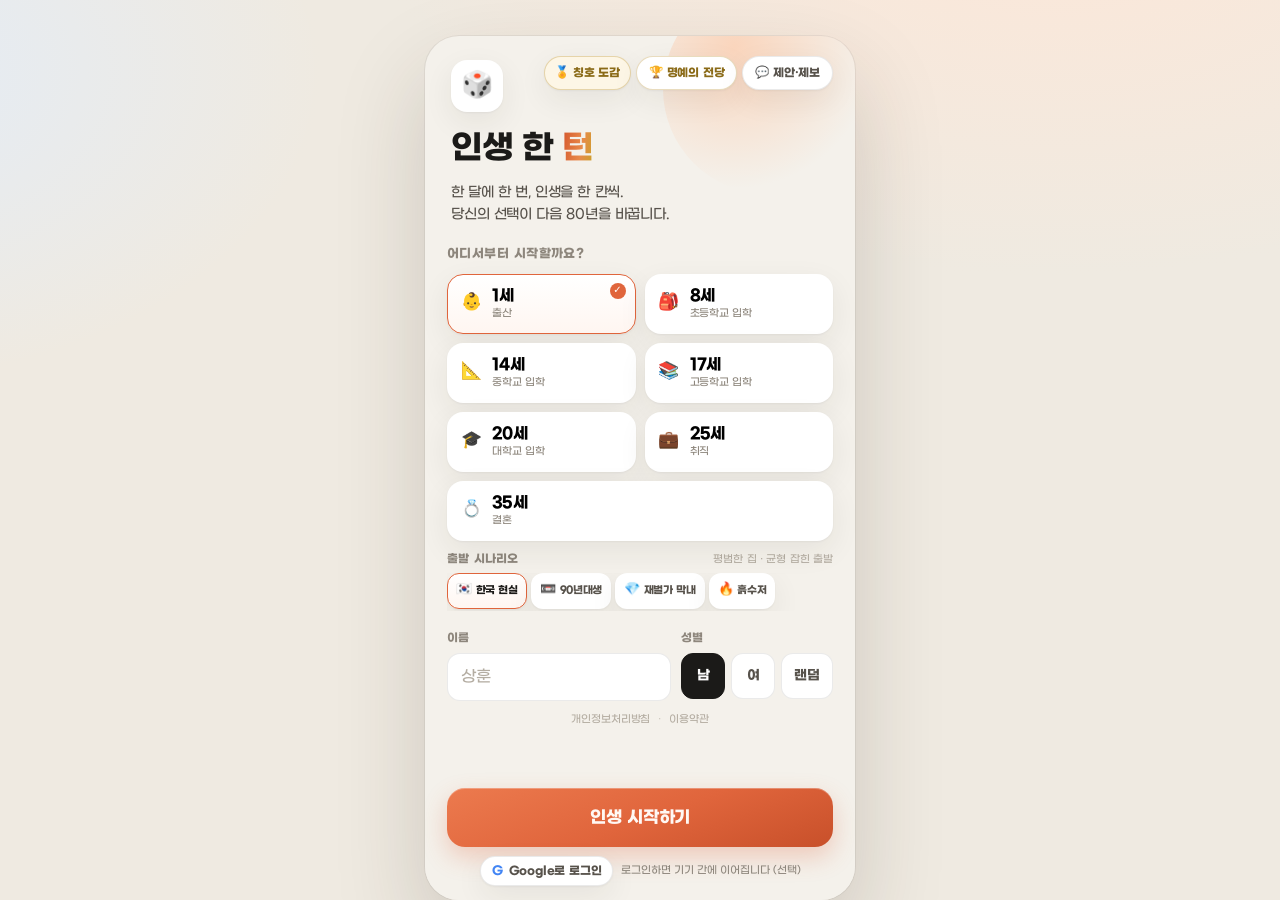
==== index.html @ 397f0cdf "feat: 📊 어드민 /admin.html — 접속자 통계(오늘·전체·14/30일 추이) - supabase/app_visits.sql: 공용 DB(릴스핀과 같은 프로젝트) app" ====
<!doctype html>
<html lang="ko">
<head>
<meta charset="utf-8" />
<meta name="viewport" content="width=device-width, initial-scale=1, viewport-fit=cover, maximum-scale=1, user-scalable=no" />
<meta name="theme-color" content="#F4F1EB" />
<meta name="apple-mobile-web-app-capable" content="yes" />
<meta name="apple-mobile-web-app-status-bar-style" content="default" />
<meta name="apple-mobile-web-app-title" content="인생 한 턴" />
<meta name="description" content="한 달 버튼 한 번, 한 살 한 살. 선택이 쌓여 인생이 되는 턴제 시뮬레이션 「인생 한 턴」." />
<!-- VibeAiClub 소유 인증(방법 1) — /.well-known/vibeaiclub-verify.txt 와 같은 코드를 쓴다 -->
<meta name="vibeaiclub-verify" content="vac-ZkTI-AJpfPj2fSEqTYUzmIZD" />
<title>인생 한 턴</title>
<!-- Gmarket Sans — 첫 화면부터 본문(Medium)·제목(Bold)을 같이 받아 둔다. 없으면 시스템 글꼴로 먼저 그리고, 도착하면 바꾼다(swap). -->
<link rel="preload" href="assets/fonts/GmarketSans-Medium.woff2" as="font" type="font/woff2" crossorigin />
<link rel="preload" href="assets/fonts/GmarketSans-Bold.woff2" as="font" type="font/woff2" crossorigin />
<link rel="stylesheet" href="assets/styles.css" />
<link rel="icon" href="assets/favicon.svg" type="image/svg+xml" />
<link rel="apple-touch-icon" href="assets/favicon.svg" />
</head>
<body>
<div id="app">

  <!-- ───────────── 시작 화면 ───────────── -->
  <section id="screen-start" class="screen active">
    <div class="start-scroll">
      <header class="brand">
        <div class="brand-top">
          <button type="button" class="brand-hall brand-title" id="titleBtnStart">🏅 칭호 도감</button>
          <button type="button" class="brand-hall" id="hallBtnStart">🏆 명예의 전당</button>
          <button type="button" class="brand-fb" id="fbBtnStart">💬 제안·제보</button>
        </div>
        <div class="brand-mark" aria-hidden="true">🎲</div>
        <h1>인생 한 <em>턴</em></h1>
        <p class="brand-sub">
          한 달에 한 번, 인생을 한 칸씩.<br />
          당신의 선택이 다음 80년을 바꿉니다.
        </p>
      </header>

      <button class="resume-card" id="resumeCard" hidden>
        <div class="resume-left">
          <span class="resume-label">저장된 인생이 있어요</span>
          <strong id="resumeName">—</strong>
          <span class="resume-meta" id="resumeMeta">—</span>
        </div>
        <span class="resume-cta">이어하기 →</span>
      </button>

      <div class="start-form">
        <h2 class="section-label">어디서부터 시작할까요?</h2>
        <div class="age-grid" id="ageGrid"></div>

        <!-- 출발 시나리오 — 한 줄 가로 스크롤이라 시작 화면이 밀리지 않는다 -->
        <div class="scenario-block">
          <div class="scenario-head">
            <span class="scenario-label">출발 시나리오</span>
            <span class="scenario-hint" id="scenarioHint">평범한 집에서 태어납니다</span>
          </div>
          <div class="scenario-row" id="scenarioRow" role="group" aria-label="출발 시나리오 선택"></div>
        </div>

        <!-- 가문 이어받기 — 명예의 전당에 내 기록이 있을 때만 보인다 -->
        <button type="button" class="legacy-row" id="legacyRow" hidden>
          <span class="lg-emoji" aria-hidden="true">🧬</span>
          <span class="lg-body">
            <b id="legacyName">새 인물로 시작</b>
            <span id="legacySub">이전 회차의 재산·재능을 물려받아 시작할 수 있어요</span>
          </span>
          <span class="lg-go">선택 →</span>
        </button>

        <div class="name-row">
          <label class="field">
            <span class="field-label">이름</span>
            <input id="nameInput" type="text" maxlength="8" placeholder="상훈" autocomplete="off" />
          </label>
          <div class="field gender-field">
            <span class="field-label">성별</span>
            <div class="chips" id="genderChips" role="group" aria-label="성별 선택">
              <button type="button" class="chip active" data-g="남">남</button>
              <button type="button" class="chip" data-g="여">여</button>
              <button type="button" class="chip" data-g="랜덤">랜덤</button>
            </div>
          </div>
        </div>
      </div>

      <p class="legal-links">
        <a href="privacy.html">개인정보처리방침</a><span aria-hidden="true">·</span><a href="terms.html">이용약관</a>
      </p>
    </div>

    <div class="start-foot">
      <button class="btn primary big" id="startBtn">인생 시작하기</button>
      <!-- ☁️ 선택 기능 — 로그인 없이도 그대로 논다. 로그인하면 전당·칭호·진행이 기기 사이로 이어진다. -->
      <div class="sync-row" id="syncRow" role="status" aria-live="polite"></div>
    </div>
  </section>

  <!-- ───────────── 플레이 화면 ───────────── -->
  <section id="screen-play" class="screen">
    <header class="statusbar">
      <div class="sb-top">
        <div class="sb-who">
          <button type="button" class="snd-btn" id="sfxBtn" aria-label="효과음 끄기" aria-pressed="false" title="효과음">🔊</button>
          <span class="sb-name" id="whoName">—</span>
          <span class="sb-age"><span id="ageLabel">1세</span><span class="dot">·</span><span id="dayLabel">1개월차</span></span>
        </div>
        <div class="sb-actions">
          <button class="ghost-btn" id="hallBtnPlay">🏆 전당</button>
          <button class="ghost-btn" id="fbBtnPlay" aria-label="제안·제보">💬 제보</button>
          <button class="ghost-btn" id="summaryBtn" aria-label="인생 요약">요약</button>
          <button class="ghost-btn danger" id="resetBtn">새로 시작</button>
        </div>
      </div>
      <div class="stats" id="stats"></div>
    </header>

    <main class="stage" id="stage">
      <div class="stage-inner" id="stageInner"></div>
    </main>

    <!-- ── 보상형 광고 버튼 (프로토타입) ── -->
    <div class="paidbar" id="rewardBar" aria-label="보상형 광고">
      <button type="button" class="reward-btn" id="rewardUndo" data-reason="undo" disabled>
        <span class="rb-main"><span class="rb-emoji">⏪</span> 되돌리기</span>
        <span class="rb-sub">1턴 전으로</span>
      </button>
      <button type="button" class="reward-btn" id="rewardReroll" data-reason="reroll" disabled>
        <span class="rb-main"><span class="rb-emoji">🎲</span> 다시 뽑기</span>
        <span class="rb-sub">다른 사건으로</span>
      </button>
      <button type="button" class="reward-btn" id="rewardHeal" data-reason="heal" disabled>
        <span class="rb-main"><span class="rb-emoji">💊</span> 긴급 회복</span>
        <span class="rb-sub">+12 (3회 남음)</span>
      </button>
    </div>

    <!-- ── 얇은 광고 배너 자리 ──
         기본은 감춤(hidden). assets/config.js 의 SHOW_ADS_PROTOTYPE 를 켜면 나타난다. -->
    <div class="adzone" id="adZone" hidden>
      <span class="ad-tag">AD</span>
      <span class="ad-slot"><b>스폰서 배너 영역</b> · 320×50 프로토타입</span>
      <button type="button" class="ad-zone-close" id="adZoneClose" aria-label="배너 접기">✕</button>
    </div>

    <!-- ── 인생 진행도 — 하단 도크 바로 위 (스크롤 영역 밖에 붙박이) ── -->
    <div class="lifebar" id="lifeBar" aria-label="인생 진행도"></div>

    <footer class="bottombar">
      <button class="btn log" id="logBtn"><span class="log-emoji">📖</span> 인생 일지 <b id="logCount">0</b></button>
      <button class="btn primary advance" id="advanceBtn" disabled>다음 1개월 진행하기 →</button>
    </footer>

  </section>

  <!-- ───────────── 엔딩 화면 ───────────── -->
  <section id="screen-ending" class="screen">
    <div class="ending-scroll" id="endingScroll"></div>
  </section>

  <!-- ───────────── 졸업 결산 화면 ───────────── -->
  <section id="screen-grad" class="screen">
    <div class="grad-scroll" id="gradScroll"></div>
  </section>

  <!-- ───────────── 명예의 전당 ───────────── -->
  <section id="screen-hall" class="screen">
    <header class="hall-head">
      <button class="hall-back" id="hallBack" aria-label="뒤로 가기">←</button>
      <div class="hall-title-box">
        <h2>🏆 명예의 전당</h2>
        <p id="hallSub">—</p>
      </div>
      <!-- 📊 관리자 계정으로 로그인했을 때만 보인다 (app.js 가 이메일로 보여 줄지 정한다) -->
      <a class="hall-admin" id="adminLink" href="admin.html" title="접속자 통계" hidden>📊 어드민</a>
    </header>
    <div class="sync-row hall-sync" id="hallSyncRow" data-sync-hall="1" role="status" aria-live="polite"></div>
    <!-- 로그인했을 때만 보인다 — 계정 및 클라우드 기록 삭제(회원탈퇴) -->
    <div class="acct-row" id="acctRow" hidden>
      <button type="button" class="acct-del" id="acctDel">계정 및 클라우드 기록 삭제</button>
    </div>
    <div class="hall-views" id="hallViews" role="tablist" aria-label="전당 보기">
      <button type="button" class="hall-view active" data-view="mine" role="tab" aria-selected="true">내 전당</button>
      <button type="button" class="hall-view" data-view="global" role="tab" aria-selected="false">🏆 전체 랭킹</button>
    </div>
    <div class="hall-pane" id="hallMineView">
      <div class="hall-tabs" id="hallTabs"></div>
      <button type="button" class="hall-titles" id="hallTitles"></button>
      <div class="hall-body" id="hallBody"></div>
    </div>
    <div class="hall-pane" id="hallGlobalView" hidden>
      <div class="lg-head">
        <div class="lg-sorts" id="lgSorts" role="group" aria-label="정렬 기준">
          <button type="button" class="lg-sort active" data-sort="score" aria-pressed="true">총점 순</button>
          <button type="button" class="lg-sort" data-sort="assets" aria-pressed="false">자산 순</button>
        </div>
        <span class="lg-count" id="lgCount">—</span>
      </div>
      <div class="lg-me" id="lgMe">
        <div class="lg-me-top">
          <span class="lg-me-badge" id="lgMeBadge">내 최고</span>
          <b id="lgMyScore">—</b>
          <i id="lgMyPct">—</i>
        </div>
        <div class="lg-me-sub" id="lgMySub">전체 랭킹을 불러오는 중…</div>
        <div class="lg-me-tools" id="lgTools" hidden>
          <label class="lg-nick" for="lgNick">랭킹 이름
            <input id="lgNick" type="text" maxlength="12" placeholder="익명 플레이어" autocomplete="off" spellcheck="false" />
          </label>
          <button type="button" class="lg-nick-save" id="lgNickSave">저장</button>
        </div>
        <div class="lg-me-acts" id="lgActs" hidden>
          <button type="button" class="lg-upload" id="lgUpload">내 최고 기록 올리기</button>
        </div>
        <button type="button" class="lg-clear" id="lgClear" hidden>전체 랭킹에서 내 기록 지우기</button>
        <label class="lg-auto" id="lgAutoRow" hidden>
          <input type="checkbox" id="lgAuto" checked />
          <span>새 기록 자동 등록</span>
        </label>
        <p class="lg-private" id="lgPrivate">캐릭터 이름·점수·자산만 공개됩니다 · 이메일은 공개되지 않습니다</p>
      </div>
      <div class="hall-body lg-list" id="lgBody"></div>
    </div>
  </section>

  <!-- ───────────── 인생 일지 시트 ───────────── -->
  <div class="overlay" id="overlay" hidden></div>
  <div class="sheet" id="sheet" hidden aria-hidden="true">
    <div class="sheet-grab"><span></span></div>
    <div class="sheet-head">
      <div>
        <h3>인생 일지</h3>
        <p id="sheetSub">—</p>
      </div>
      <button class="sheet-close" id="sheetClose" aria-label="닫기">✕</button>
    </div>
    <div class="sheet-body" id="sheetBody"></div>
  </div>

  <div class="toast" id="toast" hidden></div>

  <!-- ───────────── 🧬 가문 이어받기 선택 ───────────── -->
  <div class="legacy-modal" id="legacyModal" hidden aria-hidden="true">
    <div class="lm-card" role="dialog" aria-modal="true" aria-labelledby="lmTitle">
      <header class="lm-head">
        <div>
          <h2 id="lmTitle">🧬 가문 이어받기</h2>
          <p class="lm-lead">명예의 전당에 남긴 인생 하나를 부모로 삼아 시작합니다</p>
        </div>
        <button type="button" class="lm-close" id="lmClose" aria-label="닫기">✕</button>
      </header>
      <div class="lm-list" id="lmList"></div>
      <p class="lm-note">순재산의 6%(최대 2,500만원)와 그 인생의 가장 높은 능력치 +3을 물려받습니다 · 빚은 물려받지 않습니다</p>
    </div>
  </div>

  <!-- ───────────── 📸 엔딩 결과 카드 미리보기 ───────────── -->
  <div class="share-modal" id="shareModal" hidden aria-hidden="true">
    <div class="sm-card" role="dialog" aria-modal="true" aria-labelledby="smTitle">
      <header class="sm-head">
        <div>
          <h2 id="smTitle">📸 결과 카드</h2>
          <p class="sm-sub" id="smSub">1080×1350 · PNG</p>
        </div>
        <button type="button" class="sm-close" id="smClose" aria-label="닫기">✕</button>
      </header>
      <div class="sm-preview"><img id="smImg" alt="인생 결과 카드 미리보기" /></div>
      <div class="sm-actions">
        <button type="button" class="btn primary" id="smSave">이미지 저장</button>
        <button type="button" class="btn outline" id="smShare">공유하기</button>
      </div>
      <p class="sm-note">저장한 이미지를 가족·친구에게 보내 보세요</p>
    </div>
  </div>

  <!-- ───────────── 💬 제안·제보 게시판 ───────────── -->
  <div class="fb-modal" id="fbModal" hidden aria-hidden="true">
    <header class="fb-top">
      <button type="button" class="fb-close" id="fbClose" aria-label="닫기">✕</button>
      <div class="fb-title-box">
        <h2>💬 제안·제보</h2>
        <p id="fbCaption">이런 상황·선택지가 있으면 좋겠다 싶은 걸 들려주세요</p>
      </div>
    </header>

    <div class="fb-tabs" role="tablist" aria-label="게시판 종류">
      <button type="button" class="fb-tab active" id="fbTabIdea" data-tab="idea" role="tab" aria-selected="true">💡 이벤트 제안</button>
      <button type="button" class="fb-tab" id="fbTabBug" data-tab="bug" role="tab" aria-selected="false">🐛 버그·오타 제보</button>
    </div>

    <div class="fb-toolbar">
      <div class="fb-sort" id="fbSort" role="group" aria-label="정렬">
        <button type="button" class="fb-sort-btn active" data-sort="new">최신순</button>
        <button type="button" class="fb-sort-btn" data-sort="like">공감순</button>
      </div>
      <button type="button" class="fb-write" id="fbWrite">✍️ 글쓰기</button>
    </div>

    <div class="fb-scroll">
      <div class="fb-list" id="fbList"></div>
      <p class="fb-note">올린 글은 누구나 볼 수 있어요. 이름·연락처 같은 개인정보는 적지 말아 주세요.</p>
    </div>

    <form class="fb-form" id="fbForm" hidden>
      <div class="fb-form-head">
        <h3 id="fbFormTitle">💡 이벤트 제안</h3>
        <button type="button" class="fb-form-close" id="fbFormClose" aria-label="작성 취소">✕</button>
      </div>
      <div class="fb-form-body">
        <div class="fb-field" id="fbAgeField">
          <span class="fb-label">나이대</span>
          <div class="fb-chips" id="fbAgeChips"></div>
        </div>
        <label class="fb-field">
          <span class="fb-label" id="fbHeadLabel">제목</span>
          <input id="fbHead" type="text" maxlength="40" autocomplete="off" placeholder="예: 첫 자취방 구하기" />
          <span class="fb-count" id="fbHeadCount">0/40</span>
        </label>
        <label class="fb-field">
          <span class="fb-label" id="fbBodyLabel">상황·선택지 아이디어</span>
          <textarea id="fbContent" rows="5" maxlength="600" placeholder="예: 22세, 원룸 계약 앞에서 보증금·월세·거리 중 무엇을 우선할지 고르는 이벤트"></textarea>
          <span class="fb-count" id="fbContentCount">0/600</span>
        </label>
        <label class="fb-field">
          <span class="fb-label">닉네임 <em>선택</em></span>
          <input id="fbAuthor" type="text" maxlength="12" autocomplete="off" placeholder="익명" />
        </label>
        <p class="fb-error" id="fbError" hidden></p>
      </div>
      <div class="fb-form-foot">
        <button type="button" class="btn fb-cancel" id="fbCancel">취소</button>
        <button type="submit" class="btn primary" id="fbSubmit">제안 보내기</button>
      </div>
    </form>

    <div class="fb-toast" id="fbToast" hidden></div>
  </div>

  <!-- ───────────── 보상형 광고 모달 (프로토타입) ───────────── -->
  <div class="ad-modal" id="adModal" hidden aria-hidden="true">
    <div class="ad-modal-card" role="dialog" aria-modal="true" aria-labelledby="adTitle">
      <div class="ad-proto-tag">REWARDED AD · PROTOTYPE</div>
      <div class="ad-icon" id="adIcon">📺</div>
      <h3 class="ad-title" id="adTitle">보상형 광고</h3>
      <p class="ad-desc" id="adDesc">—</p>
      <div class="ad-screen">
        <span class="ad-screen-tag">AD</span>
        <span class="ad-screen-count" id="adClock">3</span>
        <span class="ad-screen-note">프로토타입 광고 지면</span>
      </div>
      <div class="ad-track"><i id="adFill"></i></div>
      <p class="ad-status" id="adStatus">보상형 광고 시청 중…</p>
      <div class="ad-actions">
        <button type="button" class="btn ad-cancel-btn" id="adClose">닫기</button>
        <button type="button" class="btn primary" id="adClaim" disabled>보상 받기</button>
      </div>
      <p class="ad-fine">실제 SDK 연동 시 <code>showRewardedAd(reason, onReward)</code>의 시청 완료 콜백으로 교체됩니다</p>
    </div>
  </div>

  <!-- ───────────── 🗑️ 계정 및 클라우드 기록 삭제 (회원탈퇴 · 2단계 확인) ───────────── -->
  <div class="acct-modal" id="acctModal" hidden aria-hidden="true">
    <div class="am-card" role="dialog" aria-modal="true" aria-labelledby="amTitle">
      <header class="am-head">
        <h2 id="amTitle">🗑️ 계정 및 기록 삭제</h2>
        <button type="button" class="am-close" id="amClose" aria-label="닫기">✕</button>
      </header>

      <div class="am-body">
        <p class="am-lead">인생 한 턴에 저장된 <b>클라우드 기록과 계정 연결</b>을 지웁니다.</p>
        <ul class="am-list">
          <li>진행 중인 인생 · 명예의 전당 · 칭호 도감 (클라우드)</li>
          <li>🏆 전체 랭킹에 올린 내 기록</li>
          <li>이 기기에 저장된 기록 — 이어하기도 사라집니다</li>
        </ul>
        <p class="am-warn">지운 기록은 되돌릴 수 없습니다.</p>

        <div class="am-step2" id="amStep2" hidden>
          <p class="am-step2-lead">정말 지울까요? 아래에 <b>삭제</b>를 입력하면 진행됩니다.</p>
          <input id="amWord" type="text" autocomplete="off" autocapitalize="off" spellcheck="false" placeholder="삭제" aria-label="삭제라고 입력" />
        </div>
        <p class="am-error" id="amError" hidden></p>
        <p class="am-fine" id="amFine">같은 Google 계정으로 다시 로그인하면 새 기록으로 시작합니다.</p>
      </div>

      <div class="am-actions">
        <button type="button" class="btn am-cancel" id="amCancel">취소</button>
        <button type="button" class="btn am-next" id="amNext">계속</button>
        <button type="button" class="btn am-del" id="amConfirm" hidden disabled>모두 삭제</button>
      </div>
    </div>
  </div>
</div>

<!-- 앱 스위치(광고·Apple 로그인) — 가장 먼저 읽는다 -->
<script src="assets/config.js"></script>
<script src="assets/engine.js"></script>
<script src="assets/avatar.js"></script>
<!-- 이벤트 모듈 (생애주기별) — _def.js 가 먼저, zz-finalize.js 가 마지막 -->
<script src="assets/events/_def.js"></script>
<script src="assets/events/legacy-early.js"></script>
<script src="assets/events/legacy-mid.js"></script>
<script src="assets/events/legacy-late.js"></script>
<script src="assets/events/legacy-extra.js"></script>
<script src="assets/events/legacy-more1.js"></script>
<script src="assets/events/legacy-more2.js"></script>
<script src="assets/events/chain-roots.js"></script>
<script src="assets/events/chain-school.js"></script>
<script src="assets/events/chain-teen.js"></script>
<script src="assets/events/chain-campus.js"></script>
<script src="assets/events/chain-work.js"></script>
<script src="assets/events/chain-family.js"></script>
<script src="assets/events/chain-midlife.js"></script>
<script src="assets/events/chain-senior.js"></script>
<script src="assets/events/infant.js"></script>
<script src="assets/events/childhood.js"></script>
<script src="assets/events/teen.js"></script>
<script src="assets/events/campus.js"></script>
<script src="assets/events/career.js"></script>
<script src="assets/events/family.js"></script>
<script src="assets/events/family2.js"></script>
<script src="assets/events/midlife.js"></script>
<script src="assets/events/midlife2.js"></script>
<script src="assets/events/senior.js"></script>
<script src="assets/events/senior2.js"></script>
<script src="assets/events/extra.js"></script>
<!-- 미니 승부 · 재테크·가족 · 부메랑 -->
<script src="assets/events/mini-duel.js"></script>
<script src="assets/events/money.js"></script>
<script src="assets/events/boomerang.js"></script>
<!-- 🧬 이전 회차 인물 — 명예의 전당에 남은 내 인생의 사람이 다음 인생에 나타난다 -->
<script src="assets/events/cameo.js"></script>
<script src="assets/events/zz-finalize.js"></script>
<script src="assets/events/zz-ability.js"></script>
<script src="assets/refdist.js"></script>
<script src="assets/hall-seeds.js"></script>
<script src="assets/ads.js"></script>
<script src="assets/feedback.js"></script>
<script src="assets/titles.js"></script>
<script src="assets/minigames.js"></script>
<!-- 🔊 효과음(Web Audio 합성) · 📸 엔딩 결과 카드(canvas) -->
<script src="assets/sfx.js"></script>
<script src="assets/sharecard.js"></script>
<!-- ☁️ 구글 로그인 · 클라우드 동기화 (선택) — 로그인하지 않으면 아무것도 하지 않는다 -->
<script src="assets/sync.js"></script>
<!-- 📊 익명 접속자 기록 — 첫 화면을 열 때 한 번 (어드민 통계용 · 개인정보 없음) -->
<script src="assets/visits.js"></script>
<!-- 🏆 전체 유저 익명 랭킹 — 로그인한 기록을 올리고 모두의 기록을 본다 -->
<script src="assets/leaderboard.js"></script>
<script src="assets/app.js"></script>
</body>
</html>
---- assets/styles.css ----
/* ─────────────────────────────────────────────
   인생 한 턴 (Life Turn Sim) — mobile web prototype
   390×844 (iPhone) 우선, 데스크톱은 중앙 프레임
   ───────────────────────────────────────────── */

/* ── Gmarket Sans (self-host) ─────────────────────────────
   CDN 을 거치지 않고 앱 안에서 바로 받는다 — 아이폰 사파리·홈 화면 앱·지하철에서도
   늘 같은 글꼴로 뜬다. 파일은 `assets/fonts/` 에 함께 들어 있다(woff2 우선, woff 예비).
   굵기는 앱이 실제로 쓰는 값마다 하나씩 찍는다(브라우저가 합성 볼드로 흉내내지 않게).
     본문 300·400·500 → Medium / 제목·버튼 600·700·800·900 → Bold
   `font-display: swap` — 폰트가 늦게 와도 시스템 글꼴로 먼저 보여 주고, 오면 바꾼다. */
@font-face {
  font-family: "Gmarket Sans";
  font-style: normal;
  font-weight: 300;
  font-display: swap;
  src: url("fonts/GmarketSans-Medium.woff2") format("woff2"),
       url("fonts/GmarketSans-Medium.woff") format("woff");
}
@font-face {
  font-family: "Gmarket Sans";
  font-style: normal;
  font-weight: 400;
  font-display: swap;
  src: url("fonts/GmarketSans-Medium.woff2") format("woff2"),
       url("fonts/GmarketSans-Medium.woff") format("woff");
}
@font-face {
  font-family: "Gmarket Sans";
  font-style: normal;
  font-weight: 500;
  font-display: swap;
  src: url("fonts/GmarketSans-Medium.woff2") format("woff2"),
       url("fonts/GmarketSans-Medium.woff") format("woff");
}
@font-face {
  font-family: "Gmarket Sans";
  font-style: normal;
  font-weight: 600;
  font-display: swap;
  src: url("fonts/GmarketSans-Bold.woff2") format("woff2"),
       url("fonts/GmarketSans-Bold.woff") format("woff");
}
@font-face {
  font-family: "Gmarket Sans";
  font-style: normal;
  font-weight: 700;
  font-display: swap;
  src: url("fonts/GmarketSans-Bold.woff2") format("woff2"),
       url("fonts/GmarketSans-Bold.woff") format("woff");
}
@font-face {
  font-family: "Gmarket Sans";
  font-style: normal;
  font-weight: 800;
  font-display: swap;
  src: url("fonts/GmarketSans-Bold.woff2") format("woff2"),
       url("fonts/GmarketSans-Bold.woff") format("woff");
}
@font-face {
  font-family: "Gmarket Sans";
  font-style: normal;
  font-weight: 900;
  font-display: swap;
  src: url("fonts/GmarketSans-Bold.woff2") format("woff2"),
       url("fonts/GmarketSans-Bold.woff") format("woff");
}

:root {
  --bg: #f4f1eb;
  --bg-2: #efeae1;
  --card: #ffffff;
  --card-2: #fbf9f5;
  --ink: #1b1a18;
  --ink-2: #57524b;
  --ink-3: #8d867c;
  --ink-4: #b4ada2;
  --line: rgba(27, 26, 24, 0.09);
  --line-2: rgba(27, 26, 24, 0.06);
  --accent: #e0653c;
  --accent-ink: #b6431f;
  --accent-soft: rgba(224, 101, 60, 0.12);
  --up: #1f8a5b;
  --up-soft: rgba(31, 138, 91, 0.12);
  --down: #c2413a;
  --down-soft: rgba(194, 65, 58, 0.11);
  --radius: 22px;
  --radius-sm: 14px;
  --shadow: 0 10px 30px rgba(48, 40, 30, 0.07), 0 1px 2px rgba(48, 40, 30, 0.05);
  --shadow-lift: 0 18px 44px rgba(48, 40, 30, 0.13), 0 2px 6px rgba(48, 40, 30, 0.05);
  /* Gmarket Sans 뒤의 글꼴은 'Gmarket Sans 에 없는 글자'만 맡는다 — 이모지·기호 등.
     한글 11,172자·라틴·숫자·문장부호는 Gmarket Sans 가 직접 그린다.
     ⚠️ Gmarket Sans 에는 띄어쓰기(U+0020) 글자가 없다 → 그 자리는 **이모지 글꼴보다 앞의**
        일반 글꼴이 맡아야 한다. 'Noto Color Emoji' 를 앞에 두면 띄어쓰기가 1.2em 로 벌어져
        문장이 흩어져 보인다(실측 4px → 19px). 그래서 이모지 글꼴은 항상 맨 뒤에 둔다. */
  --font: "Gmarket Sans", -apple-system, BlinkMacSystemFont, "Apple SD Gothic Neo",
    "Malgun Gothic", "Noto Sans KR", system-ui, sans-serif,
    "Apple Color Emoji", "Segoe UI Emoji", "Noto Color Emoji";
  --safe-b: env(safe-area-inset-bottom, 0px);
  --safe-t: env(safe-area-inset-top, 0px);
}

* { box-sizing: border-box; -webkit-tap-highlight-color: transparent; }
[hidden] { display: none !important; }

html, body {
  margin: 0;
  padding: 0;
  height: 100%;
  overscroll-behavior: none;
}

body {
  font-family: var(--font);
  /* 숫자·이모지 정리
     · tabular-nums — Gmarket Sans 가 늦게 와서 시스템 글꼴로 먼저 그릴 때도 자릿수가 흔들리지 않게.
       (Gmarket Sans 자체는 자리폭이 거의 같은 숫자를 갖고 있어, 폰트가 오면 그대로 정렬된다.)
     · 이모지는 컬러 글꼴로 — 흑백 네모(□)나 이상한 자간이 생기지 않게. */
  font-variant-numeric: tabular-nums;
  font-kerning: normal;
  color: var(--ink);
  background:
    radial-gradient(1100px 620px at 82% -12%, #fde7d8 0%, rgba(253, 231, 216, 0) 62%),
    radial-gradient(820px 540px at -12% 8%, #e3ecf7 0%, rgba(227, 236, 247, 0) 58%),
    var(--bg);
  -webkit-font-smoothing: antialiased;
  text-rendering: optimizeLegibility;
}

#app {
  position: relative;
  width: 100%;
  max-width: 430px;
  height: 100vh;
  height: 100dvh;
  margin: 0 auto;
  overflow: hidden;
}

@media (min-width: 520px) {
  body { background-color: var(--bg-2); }
  #app {
    height: min(920px, 96dvh);
    top: 50%;
    transform: translateY(-50%);
    border-radius: 34px;
    box-shadow: 0 40px 90px rgba(48, 40, 30, 0.18), 0 0 0 1px rgba(27, 26, 24, 0.06);
    background: var(--bg);
  }
  body { display: flex; align-items: center; }
}

/* ── 화면 전환 ── */
.screen {
  position: absolute;
  inset: 0;
  display: none;
  flex-direction: column;
  min-height: 0;
}
.screen.active { display: flex; }

/* 한국어 줄바꿈을 어절 단위로 */
.card-title, .card-text, .result-text, .end-title, .end-summary,
.tl-title, .tl-result, .h-title, .h-text, .choice, .brand h1 { word-break: keep-all; overflow-wrap: break-word; }

/* ── 공통 버튼 ── */
.btn {
  font-family: inherit;
  font-size: 16px;
  font-weight: 700;
  letter-spacing: -0.2px;
  border: 0;
  border-radius: var(--radius-sm);
  padding: 15px 18px;
  cursor: pointer;
  transition: transform 0.12s ease, box-shadow 0.18s ease, background 0.18s ease, opacity 0.18s ease;
  display: inline-flex;
  align-items: center;
  justify-content: center;
  gap: 8px;
}
.btn:active:not(:disabled) { transform: scale(0.978); }

.btn.primary {
  color: #fff8f4;
  background: linear-gradient(160deg, #ec7a4e 0%, var(--accent) 52%, #c8502a 100%);
  box-shadow: 0 10px 24px rgba(224, 101, 60, 0.28), inset 0 1px 0 rgba(255, 255, 255, 0.28);
}
.btn.primary:disabled {
  background: #e6e0d6;
  color: #a8a199;
  box-shadow: none;
  cursor: default;
}
.btn.primary.big { padding: 18px 20px; font-size: 17px; border-radius: 18px; }

.ghost-btn {
  font-family: inherit;
  font-size: 11.5px;
  font-weight: 600;
  letter-spacing: -0.1px;
  color: var(--ink-2);
  background: rgba(255, 255, 255, 0.72);
  border: 1px solid var(--line);
  border-radius: 999px;
  padding: 7px 11px;
  cursor: pointer;
  white-space: nowrap;
}
.ghost-btn:active { background: #fff; }
.ghost-btn.danger { color: #a8552f; }

/* ═════════════ 시작 화면 ═════════════ */
.start-scroll {
  flex: 1;
  min-height: 0;
  overflow-y: auto;
  -webkit-overflow-scrolling: touch;
  padding: calc(18px + var(--safe-t)) 22px 14px;
}

.start-foot {
  flex: 0 0 auto;
  padding: 10px 22px calc(14px + var(--safe-b));
  background: linear-gradient(180deg, rgba(244, 241, 235, 0) 0%, rgba(244, 241, 235, 0.92) 30%);
}

.brand { padding: 6px 4px 14px; position: relative; }
.brand::before {
  content: "";
  position: absolute;
  top: -70px; right: -40px;
  width: 210px; height: 210px;
  border-radius: 50%;
  background: radial-gradient(circle at 34% 30%, rgba(255, 190, 150, 0.55), rgba(255, 190, 150, 0) 70%);
  pointer-events: none;
}
.brand-mark {
  font-size: 26px;
  width: 52px; height: 52px;
  display: grid; place-items: center;
  border-radius: 16px;
  background: #fff;
  box-shadow: var(--shadow);
  margin-bottom: 18px;
}
.brand h1 {
  margin: 0;
  font-size: 33px;
  line-height: 1.14;
  letter-spacing: -1.5px;
  font-weight: 800;
}
.brand h1 em {
  font-style: normal;
  background: linear-gradient(100deg, #d4552c, #e88a4a 60%, #c9a227);
  -webkit-background-clip: text;
  background-clip: text;
  color: transparent;
}
.brand-sub {
  margin: 14px 0 0;
  font-size: 14px;
  line-height: 1.62;
  color: var(--ink-2);
  letter-spacing: -0.2px;
}

/* 이어하기 */
.resume-card {
  width: 100%;
  display: flex;
  align-items: center;
  justify-content: space-between;
  gap: 12px;
  text-align: left;
  font-family: inherit;
  background: #fff;
  border: 1px solid var(--line);
  border-radius: 18px;
  padding: 14px 16px;
  margin-bottom: 22px;
  box-shadow: var(--shadow);
  cursor: pointer;
}
.resume-left { display: flex; flex-direction: column; gap: 3px; min-width: 0; }
.resume-label { font-size: 11px; font-weight: 700; color: var(--accent-ink); letter-spacing: 0.2px; }
.resume-left strong { font-size: 15.5px; letter-spacing: -0.3px; }
.resume-meta { font-size: 12px; color: var(--ink-3); }
.resume-cta { font-size: 13px; font-weight: 700; color: var(--accent-ink); white-space: nowrap; }

.section-label {
  margin: 4px 0 12px;
  font-size: 12.5px;
  font-weight: 700;
  color: var(--ink-3);
  letter-spacing: 0.4px;
  text-transform: uppercase;
}

/* 나이 카드 */
.age-grid {
  display: grid;
  grid-template-columns: 1fr 1fr;
  gap: 9px;
}
.age-card {
  position: relative;
  font-family: inherit;
  text-align: left;
  background: #fff;
  border: 1.5px solid transparent;
  border-radius: 16px;
  padding: 11px 12px;
  min-height: 60px;
  display: flex;
  align-items: center;
  gap: 10px;
  cursor: pointer;
  box-shadow: var(--shadow);
  transition: transform 0.14s ease, border-color 0.16s ease, background 0.16s ease;
  overflow: hidden;
}
.age-card:active { transform: scale(0.975); }
.age-card .ac-emoji { font-size: 17px; line-height: 1; flex: 0 0 auto; width: 22px; text-align: center; }
.age-card .ac-body { display: flex; flex-direction: column; gap: 1px; min-width: 0; }
.age-card .ac-age {
  display: block;
  font-size: 16px;
  font-weight: 800;
  letter-spacing: -0.6px;
  line-height: 1.15;
}
.age-card .ac-label {
  display: block;
  font-size: 10.5px;
  color: var(--ink-3);
  letter-spacing: -0.1px;
  white-space: nowrap;
  overflow: hidden;
  text-overflow: ellipsis;
}
.age-card[data-wide="1"] { grid-column: span 2; }
.age-card.selected {
  border-color: var(--accent);
  background: linear-gradient(180deg, #fff 0%, #fff6f1 100%);
}
.age-card.selected::after {
  content: "✓";
  position: absolute;
  top: 8px; right: 9px;
  font-size: 10px;
  font-weight: 800;
  color: #fff;
  background: var(--accent);
  width: 16px; height: 16px;
  border-radius: 50%;
  display: grid; place-items: center;
}

/* 이름 · 성별 */
.name-row { display: flex; gap: 10px; margin-top: 20px; }
.field { display: flex; flex-direction: column; gap: 7px; flex: 1; min-width: 0; }
.field-label { font-size: 11.5px; font-weight: 700; color: var(--ink-3); letter-spacing: 0.2px; }
.field input {
  font-family: inherit;
  font-size: 16px;
  letter-spacing: -0.2px;
  color: var(--ink);
  background: #fff;
  border: 1px solid var(--line);
  border-radius: 13px;
  padding: 13px 13px;
  outline: none;
  width: 100%;
  transition: border-color 0.16s ease, box-shadow 0.16s ease;
}
.field input::placeholder { color: var(--ink-4); }
.field input:focus { border-color: rgba(224, 101, 60, 0.55); box-shadow: 0 0 0 3px var(--accent-soft); }
.gender-field { flex: 0 0 auto; }
.chips { display: flex; gap: 6px; }
.chip {
  font-family: inherit;
  font-size: 13.5px;
  font-weight: 600;
  color: var(--ink-2);
  background: #fff;
  border: 1px solid var(--line);
  border-radius: 12px;
  padding: 13px 12px;
  min-width: 44px;
  cursor: pointer;
  transition: all 0.14s ease;
}
.chip.active {
  color: #fff;
  background: var(--ink);
  border-color: var(--ink);
}

.start-foot { margin-top: 4px; }
.start-foot .btn { width: 100%; }
.fine {
  margin: 12px 0 0;
  font-size: 11.5px;
  line-height: 1.5;
  color: var(--ink-3);
  text-align: center;
  letter-spacing: -0.1px;
}

/* ── 짧은 뷰포트 대응 ────────────────────────────────────
   아이폰 사파리는 주소창·하단바 때문에 390×844 기기에서도 실제 뷰포트가
   약 660~700px 이다. 그 높이에서도 시작 화면 전체(타이틀·나이 카드 7개·
   이름/성별·시작 버튼)가 스크롤 없이 한 화면에 들어오도록 여백을 단계적으로 줄인다.
   760px 이하: 살짝 압축 / 660px 이하: 한 화면에 맞추는 압축 / 580px 이하: 최소 높이 기기 */

@media (max-height: 760px) {
  .start-scroll { padding: calc(14px + var(--safe-t)) 20px 10px; }
  .brand { padding: 4px 4px 9px; }
  .brand::before { top: -84px; right: -46px; }
  .brand-mark {
    width: 46px; height: 46px;
    font-size: 23px;
    border-radius: 14px;
    margin-bottom: 13px;
  }
  .brand h1 { font-size: 31px; line-height: 1.12; letter-spacing: -1.3px; }
  .brand-sub { margin-top: 10px; font-size: 13.5px; line-height: 1.55; }

  .resume-card { margin-bottom: 14px; padding: 11px 14px; border-radius: 16px; }
  .resume-left strong { font-size: 15px; }

  .section-label { margin: 0 0 8px; font-size: 12px; }
  .age-grid { gap: 6px; }
  .age-card {
    min-height: 49px;
    padding: 6px 11px;
    gap: 9px;
    border-radius: 15px;
  }
  .age-card .ac-emoji { font-size: 16px; width: 21px; }
  .age-card .ac-age { font-size: 15.5px; }
  .age-card .ac-label { font-size: 10px; }
  .age-card.selected::after { top: 6px; right: 7px; }

  .name-row { margin-top: 10px; gap: 9px; }
  .field { gap: 6px; }
  .field-label { font-size: 11px; }
  .field input { padding: 11px 12px; border-radius: 12px; }
  .chip { padding: 11px 11px; font-size: 13px; min-width: 42px; border-radius: 11px; }

  .start-foot { margin-top: 2px; padding: 8px 20px calc(11px + var(--safe-b)); }
  .start-foot .btn.primary.big { padding: 16px 18px; font-size: 16.5px; border-radius: 17px; }
  #screen-start .fine { margin-top: 9px; font-size: 11px; line-height: 1.45; }

  /* ☁️ 로그인 줄·약관 링크는 짧은 화면에서 존재만큼만 차지하게 */
  .sync-row { margin-top: 6px; min-height: 0; gap: 3px 6px; }
  .sync-pill { padding: 5px 9px; font-size: 11px; }
  .sync-note { font-size: 9.5px; }
  .legal-links { margin-top: 6px; font-size: 10px; }
}

@media (max-height: 660px) {
  .start-scroll { padding: calc(12px + var(--safe-t)) 18px 10px; }
  .brand { padding: 2px 4px 11px; }
  .brand::before { top: -92px; right: -50px; }
  .brand-mark {
    width: 44px; height: 44px;
    font-size: 22px;
    border-radius: 13px;
    margin-bottom: 11px;
  }
  .brand h1 { font-size: 29px; line-height: 1.1; letter-spacing: -1.2px; }
  .brand-sub { margin-top: 8px; font-size: 13px; line-height: 1.5; }

  .resume-card { margin-bottom: 12px; padding: 10px 13px; border-radius: 15px; }
  .resume-left strong { font-size: 14.5px; }

  .section-label { margin: 0 0 8px; font-size: 11.5px; }
  .age-grid { gap: 7px; }
  .age-card {
    min-height: 50px;
    padding: 6px 11px;
    gap: 8px;
    border-radius: 14px;
  }
  .age-card .ac-emoji { font-size: 15px; width: 20px; }
  .age-card .ac-age { font-size: 15px; }
  .age-card .ac-label { font-size: 9.5px; }
  .age-card.selected::after { top: 5px; right: 6px; width: 15px; height: 15px; font-size: 9px; }

  .name-row { margin-top: 10px; gap: 8px; }
  .field { gap: 5px; }
  .field-label { font-size: 10.5px; }
  .field input { padding: 10px 11px; border-radius: 11px; }
  .chip { padding: 10px 10px; font-size: 12.5px; min-width: 39px; border-radius: 10px; }

  .start-foot { margin-top: 0; padding: 8px 18px calc(10px + var(--safe-b)); }
  .start-foot .btn.primary.big { padding: 14px 18px; font-size: 16px; border-radius: 16px; }
  #screen-start .fine { margin-top: 8px; font-size: 10.5px; line-height: 1.4; }
}

/* 세로가 매우 짧은 기기(아이폰 SE급, 뷰포트 ~550px) — 안내 문구는 잠시 생략하고 입력줄까지 노출 */
@media (max-height: 580px) {
  .start-scroll { padding: calc(8px + var(--safe-t)) 16px 8px; }
  .brand { padding: 0 4px 8px; }
  .brand-mark {
    width: 36px; height: 36px;
    font-size: 19px;
    border-radius: 11px;
    margin-bottom: 8px;
  }
  .brand h1 { font-size: 26px; }
  .brand-sub { margin-top: 6px; font-size: 12px; line-height: 1.42; }

  .section-label { margin: 0 0 6px; font-size: 11px; }
  .age-grid { gap: 6px; }
  .age-card { min-height: 46px; padding: 5px 10px; }
  .age-card .ac-age { font-size: 14.5px; }

  .name-row { margin-top: 10px; }
  .field input { padding: 9px 10px; }
  .chip { padding: 9px 9px; }

  .start-foot { padding: 6px 16px calc(8px + var(--safe-b)); }
  .start-foot .btn.primary.big { padding: 12px 16px; font-size: 15.5px; }
  #screen-start .fine { display: none; }
}

/* ── 저장된 인생이 있어 '이어하기' 카드가 뜬 상태 ──
   카드가 한 줄 더 차지하므로 머리 부분을 압축해 카드·입력줄·시작 버튼을 함께 노출한다. */
#screen-start.has-resume .brand-sub { display: none; }
#screen-start.has-resume .brand { padding-bottom: 10px; }
#screen-start.has-resume .brand-mark {
  width: 40px; height: 40px;
  font-size: 20px;
  border-radius: 13px;
  margin-bottom: 8px;
}
#screen-start.has-resume .brand h1 { font-size: 27px; }
#screen-start.has-resume .resume-card { padding: 9px 12px; margin-bottom: 11px; }
#screen-start.has-resume .resume-left { row-gap: 1px; }
#screen-start.has-resume .resume-left strong { font-size: 15px; }
#screen-start.has-resume .resume-label { font-size: 10.5px; }

@media (max-height: 680px) {
  #screen-start.has-resume .age-grid { gap: 6px; }
  #screen-start.has-resume .age-card { min-height: 46px; }
  #screen-start.has-resume .name-row { margin-top: 10px; }
  #screen-start.has-resume .section-label { margin-bottom: 5px; }
  #screen-start.has-resume .sync-row { margin-top: 4px; }
  #screen-start.has-resume .legal-links { margin-top: 4px; }
}

/* ═════════════ 플레이 화면 ═════════════ */
.statusbar {
  flex: 0 0 auto;
  padding: calc(10px + var(--safe-t)) 10px 10px;
  background: rgba(244, 241, 235, 0.86);
  backdrop-filter: saturate(1.4) blur(18px);
  -webkit-backdrop-filter: saturate(1.4) blur(18px);
  border-bottom: 1px solid var(--line-2);
  z-index: 5;
}
.sb-top { display: flex; align-items: center; justify-content: space-between; gap: 6px; flex-wrap: wrap; row-gap: 4px; }
/* 이름은 절대 줄이지 않는다 — 전에 '오…'로 잘렸다. 자리가 모자라면 버튼 줄이 다음 줄로 내려간다. */
.sb-who { display: flex; align-items: baseline; gap: 6px; min-width: 0; flex: 1 1 auto; overflow: hidden; }
.sb-name {
  font-size: 11.5px;
  font-weight: 700;
  color: var(--ink-3);
  letter-spacing: 0.1px;
  max-width: 50px;
  flex: 0 0 auto;
  overflow: hidden;
  text-overflow: ellipsis;
  white-space: nowrap;
}
.sb-age { font-size: 15.5px; font-weight: 800; letter-spacing: -0.6px; white-space: nowrap; }
.sb-age .dot { color: var(--ink-4); margin: 0 3px; font-weight: 600; }
/* 상단 버튼 4개(전당·제보·요약·새로 시작)가 390px 한 줄에 들어가도록 압축 */
.sb-actions { display: flex; gap: 2px; flex: 0 0 auto; margin-left: auto; }
.sb-actions .ghost-btn { font-size: 9.5px; padding: 5px 4px; letter-spacing: -0.3px; }

.stats {
  display: grid;
  /* 일곱 능력치(체력·멘탈·매력·호감도·역량·행운·재산)를 390px 폭 한 줄에 넣는다.
     두 줄로 나누면 390×664 에서 플레이 카드가 밀려 선택지를 스크롤해야 했다.
     재산은 '−1.2천만'처럼 글자가 가장 긴 칸이라 조금 더 넓게 준다(나머지 6칸에서 나눔). */
  grid-template-columns: repeat(6, minmax(0, 1fr)) minmax(0, 1.5fr);
  gap: 4px;
  margin-top: 9px;
}
.stat {
  background: rgba(255, 255, 255, 0.78);
  border-radius: 9px;
  padding: 5px 4px 6px;
  min-width: 0;
  transition: background 0.3s ease;
}
.stat-label {
  font-size: 8.5px;
  font-weight: 700;
  color: var(--ink-3);
  letter-spacing: -0.1px;
  white-space: nowrap;
  overflow: hidden;
  text-overflow: ellipsis;
}
.stat-val {
  font-size: 11.5px;
  font-weight: 800;
  letter-spacing: -0.5px;
  margin-top: 0;
  white-space: nowrap;
  overflow: hidden;
  text-overflow: ellipsis;
}
.stat-bar { height: 2px; border-radius: 99px; background: rgba(27, 26, 24, 0.08); margin-top: 4px; overflow: hidden; }
.stat-bar i {
  display: block;
  height: 100%;
  border-radius: 99px;
  background: var(--accent);
  transition: width 0.5s cubic-bezier(0.22, 1, 0.36, 1), background 0.4s ease;
}
.stat.pulse { background: var(--accent-soft); }
.stat[data-key="asset"] .stat-bar i { background: #b58b2a; }
/* 역량은 보라, 행운은 초록 — 새로 더한 두 축이 한눈에 구분되게 */
.stat[data-key="intel"] .stat-bar i { background: #7C5CD6; }
.stat[data-key="luck"] .stat-bar i { background: #2C8C7A; }

/* 카드 스테이지 */
.stage {
  flex: 1;
  min-height: 0;
  overflow-y: auto;
  -webkit-overflow-scrolling: touch;
  /* 위쪽 여백은 .stage-inner 가 대신 갖는다 — 아바타 카드를 스크롤 끝까지 붙여 두기 위해
     (sticky 는 부모의 안쪽 경계 밖으로 나가지 못한다) */
  padding: 0 16px 10px;
}
.stage-inner {
  display: flex;
  flex-direction: column;
  justify-content: flex-start;
  gap: 12px;
  min-height: 100%;
  padding: 14px 0 6px;
}

.event-card {
  background: var(--card);
  border-radius: var(--radius);
  box-shadow: var(--shadow);
  padding: 18px 18px 16px;
  animation: cardIn 0.36s cubic-bezier(0.22, 1, 0.36, 1);
}
.event-card.leaving { animation: cardOut 0.24s ease forwards; }

@keyframes cardIn {
  from { opacity: 0; transform: translateY(14px) scale(0.99); }
  to { opacity: 1; transform: none; }
}
@keyframes cardOut {
  to { opacity: 0; transform: translateY(-10px) scale(0.995); }
}

.card-badges { display: flex; flex-wrap: wrap; gap: 6px; margin-bottom: 13px; }
.badge {
  font-size: 11px;
  font-weight: 700;
  letter-spacing: -0.1px;
  padding: 5px 9px;
  border-radius: 8px;
  background: rgba(27, 26, 24, 0.055);
  color: var(--ink-2);
}
.badge.age { background: var(--accent-soft); color: var(--accent-ink); }
.badge.milestone { background: #fff3d4; color: #99700f; }
.badge.place { background: rgba(27, 26, 24, 0.045); color: var(--ink-3); }

.card-title {
  margin: 0 0 9px;
  font-size: 19px;
  font-weight: 800;
  letter-spacing: -0.7px;
  line-height: 1.35;
}
.card-text {
  margin: 0;
  font-size: 15.5px;
  line-height: 1.68;
  letter-spacing: -0.25px;
  color: #2c2926;
  white-space: pre-line;
}
.card-text .em { color: var(--accent-ink); font-weight: 700; }

/* 선택지 */
.choices { display: flex; flex-direction: column; gap: 8px; margin-top: 16px; }
.choice {
  font-family: inherit;
  text-align: left;
  font-size: 15px;
  font-weight: 600;
  letter-spacing: -0.3px;
  line-height: 1.42;
  color: var(--ink);
  background: var(--card-2);
  border: 1.5px solid var(--line);
  border-radius: 14px;
  padding: 14px 14px;
  cursor: pointer;
  display: flex;
  align-items: center;
  gap: 10px;
  transition: all 0.15s ease;
}
.choice .num {
  flex: 0 0 auto;
  width: 20px; height: 20px;
  border-radius: 7px;
  background: rgba(27, 26, 24, 0.06);
  color: var(--ink-3);
  font-size: 11px;
  font-weight: 800;
  display: grid; place-items: center;
}
.choice:active { transform: scale(0.99); background: #fff; border-color: rgba(224, 101, 60, 0.4); }
.choice.chosen {
  border-color: var(--accent);
  background: linear-gradient(180deg, #fff 0%, #fff7f3 100%);
  color: var(--accent-ink);
}
.choice.chosen .num { background: var(--accent); color: #fff; }
.choice.dim { opacity: 0.42; }
.choices.locked .choice:not(.chosen) { opacity: 0.36; pointer-events: none; }

/* 결과 */
.result {
  margin-top: 14px;
  border-top: 1px dashed var(--line);
  padding-top: 14px;
  animation: fadeUp 0.34s ease both;
}
@keyframes fadeUp {
  from { opacity: 0; transform: translateY(8px); }
  to { opacity: 1; transform: none; }
}
.result-label {
  font-size: 10.5px;
  font-weight: 800;
  letter-spacing: 0.6px;
  color: var(--ink-4);
  margin-bottom: 7px;
}
.result-text {
  margin: 0;
  font-size: 15.5px;
  line-height: 1.66;
  letter-spacing: -0.25px;
  color: #211f1d;
  background: linear-gradient(180deg, #fffdfb, #fff8f4);
  border-left: 3px solid var(--accent);
  border-radius: 0 12px 12px 0;
  padding: 12px 14px;
  white-space: pre-line;
}
.deltas { display: flex; flex-wrap: wrap; gap: 6px; margin-top: 11px; }
.delta {
  font-size: 12px;
  font-weight: 700;
  letter-spacing: -0.2px;
  padding: 5px 9px;
  border-radius: 9px;
  animation: popIn 0.3s cubic-bezier(0.22, 1.4, 0.36, 1) both;
}
.delta.up { color: var(--up); background: var(--up-soft); }
.delta.down { color: var(--down); background: var(--down-soft); }
@keyframes popIn {
  from { opacity: 0; transform: scale(0.82); }
  to { opacity: 1; transform: none; }
}
.next-hint {
  margin: 13px 0 0;
  font-size: 12.5px;
  color: var(--ink-3);
  text-align: center;
  letter-spacing: -0.2px;
}

/* 하단 바 */
.bottombar {
  flex: 0 0 auto;
  display: flex;
  gap: 9px;
  /* 위 줄(되돌리기·다시 뽑기·긴급 회복)과 사이를 띄운다 — 보상바 아래 5px + 경계선 1px + 여기 8px = 14px */
  padding: 8px 16px calc(12px + var(--safe-b));
  background: rgba(244, 241, 235, 0.9);
  backdrop-filter: blur(18px) saturate(1.4);
  -webkit-backdrop-filter: blur(18px) saturate(1.4);
  border-top: 1px solid var(--line-2);
}
.btn.log {
  flex: 0 0 auto;
  font-size: 13.5px;
  font-weight: 700;
  color: var(--ink-2);
  background: #fff;
  border: 1px solid var(--line);
  box-shadow: var(--shadow);
  padding: 13px 14px;
}
.btn.log b { color: var(--accent-ink); font-size: 12.5px; }
.log-emoji { font-size: 14px; }
.btn.advance { flex: 1; font-size: 15.5px; padding: 15px 12px; }

/* ═════════════ 일지 시트 ═════════════ */
.overlay {
  position: absolute;
  inset: 0;
  background: rgba(30, 26, 22, 0.32);
  backdrop-filter: blur(2px);
  -webkit-backdrop-filter: blur(2px);
  z-index: 40;
  animation: fadeIn 0.2s ease both;
}
@keyframes fadeIn { from { opacity: 0; } to { opacity: 1; } }

.sheet {
  position: absolute;
  left: 0; right: 0; bottom: 0;
  z-index: 50;
  max-height: 82%;
  display: flex;
  flex-direction: column;
  background: var(--bg);
  border-radius: 26px 26px 0 0;
  box-shadow: 0 -18px 50px rgba(30, 26, 22, 0.22);
  animation: sheetUp 0.3s cubic-bezier(0.22, 1, 0.36, 1) both;
  padding-bottom: var(--safe-b);
}
@keyframes sheetUp { from { transform: translateY(100%); } to { transform: none; } }
.sheet-grab { display: grid; place-items: center; padding: 10px 0 4px; }
.sheet-grab span { width: 38px; height: 4px; border-radius: 99px; background: rgba(27, 26, 24, 0.16); }
.sheet-head {
  display: flex; align-items: flex-start; justify-content: space-between;
  padding: 6px 18px 12px;
  border-bottom: 1px solid var(--line-2);
}
.sheet-head h3 { margin: 0; font-size: 17px; font-weight: 800; letter-spacing: -0.5px; }
.sheet-head p { margin: 3px 0 0; font-size: 11.5px; color: var(--ink-3); }
.sheet-close {
  font-family: inherit;
  font-size: 14px;
  color: var(--ink-2);
  width: 30px; height: 30px;
  border-radius: 50%;
  border: 1px solid var(--line);
  background: #fff;
  cursor: pointer;
}
.sheet-body {
  overflow-y: auto;
  -webkit-overflow-scrolling: touch;
  padding: 14px 18px 26px;
  min-height: 0;
}

.tl-item { position: relative; padding-left: 22px; padding-bottom: 18px; }
.tl-item::before {
  content: "";
  position: absolute;
  left: 4px; top: 6px;
  width: 8px; height: 8px;
  border-radius: 50%;
  background: var(--accent);
  box-shadow: 0 0 0 3px var(--accent-soft);
}
.tl-item::after {
  content: "";
  position: absolute;
  left: 7.5px; top: 20px; bottom: 2px;
  width: 1px;
  background: var(--line);
}
.tl-item:last-child::after { display: none; }
.tl-when { font-size: 11px; font-weight: 800; color: var(--ink-3); letter-spacing: 0.1px; }
.tl-title { font-size: 14.5px; font-weight: 800; letter-spacing: -0.4px; margin: 3px 0 5px; }
.tl-choice {
  display: inline-block;
  font-size: 11.5px;
  font-weight: 700;
  color: var(--accent-ink);
  background: var(--accent-soft);
  border-radius: 7px;
  padding: 4px 8px;
  margin-bottom: 6px;
}
.tl-result { font-size: 13px; line-height: 1.6; color: var(--ink-2); letter-spacing: -0.2px; white-space: pre-line; }
.tl-deltas { display: flex; flex-wrap: wrap; gap: 5px; margin-top: 7px; }
.tl-deltas .delta { font-size: 11px; padding: 3px 7px; }
.tl-empty { text-align: center; padding: 40px 10px; color: var(--ink-3); font-size: 13.5px; line-height: 1.7; }
.tl-birth {
  font-size: 11.5px;
  font-weight: 800;
  color: #99700f;
  background: #fff3d4;
  border-radius: 7px;
  padding: 4px 8px;
  display: inline-block;
  margin: 2px 0 10px 22px;
}

/* ═════════════ 엔딩 ═════════════ */
.ending-scroll {
  flex: 1;
  min-height: 0;
  overflow-y: auto;
  -webkit-overflow-scrolling: touch;
  padding: calc(18px + var(--safe-t)) 18px calc(24px + var(--safe-b));
}
.grade-row { display: flex; align-items: center; gap: 12px; margin-bottom: 14px; }
.grade {
  width: 54px; height: 54px;
  border-radius: 18px;
  display: grid; place-items: center;
  font-size: 24px;
  font-weight: 800;
  color: #fff;
  letter-spacing: -1px;
  background: linear-gradient(150deg, #ec7a4e, #c8502a);
  box-shadow: 0 10px 24px rgba(224, 101, 60, 0.3);
}
.grade.s { background: linear-gradient(150deg, #7b61ff, #4338ca); box-shadow: 0 10px 24px rgba(80, 62, 214, 0.3); }
.grade.a { background: linear-gradient(150deg, #2ea36b, #16794f); box-shadow: 0 10px 24px rgba(22, 121, 79, 0.28); }
.grade.b { background: linear-gradient(150deg, #e0a13c, #b3761a); box-shadow: 0 10px 24px rgba(179, 118, 26, 0.28); }
.grade-row .g-meta { font-size: 11.5px; color: var(--ink-3); font-weight: 700; letter-spacing: 0.3px; }

.ending-card {
  background: #fff;
  border-radius: 26px;
  box-shadow: var(--shadow-lift);
  padding: 22px 20px;
  position: relative;
  overflow: hidden;
}
.ending-card::before {
  content: "";
  position: absolute;
  top: -60px; right: -50px;
  width: 180px; height: 180px;
  border-radius: 50%;
  background: radial-gradient(circle at 40% 40%, rgba(255, 196, 152, 0.5), rgba(255, 196, 152, 0) 70%);
}
.end-kicker { font-size: 11px; font-weight: 800; letter-spacing: 1.2px; color: var(--accent-ink); }
.end-title {
  margin: 8px 0 10px;
  font-size: 25px;
  font-weight: 800;
  line-height: 1.34;
  letter-spacing: -1px;
  position: relative;
}
.end-summary {
  margin: 0;
  font-size: 14px;
  line-height: 1.66;
  color: var(--ink-2);
  letter-spacing: -0.2px;
  position: relative;
}
.end-arch {
  display: inline-block;
  margin: 0 0 10px;
  padding: 5px 11px;
  border-radius: 999px;
  background: rgba(200, 122, 60, 0.12);
  border: 1px solid rgba(200, 122, 60, 0.28);
  color: var(--accent-ink);
  font-size: 12px;
  font-weight: 700;
  letter-spacing: -0.2px;
  position: relative;
}
.end-stats {
  display: grid;
  grid-template-columns: repeat(2, 1fr);
  gap: 8px;
  margin-top: 18px;
}
.end-stat {
  background: var(--card-2);
  border: 1px solid var(--line-2);
  border-radius: 14px;
  padding: 10px 12px;
}
.end-stat .es-label { font-size: 10.5px; font-weight: 700; color: var(--ink-3); }
.end-stat .es-val { font-size: 17px; font-weight: 800; letter-spacing: -0.5px; margin-top: 2px; }
.end-stat.wide { grid-column: span 2; }

.end-section-title {
  font-size: 11.5px;
  font-weight: 800;
  letter-spacing: 0.8px;
  color: var(--ink-3);
  margin: 22px 0 10px;
}
.highlights { display: flex; flex-direction: column; gap: 8px; }
.highlight {
  background: #fff;
  border-radius: 15px;
  padding: 13px 14px;
  box-shadow: var(--shadow);
  border-left: 3px solid var(--accent);
}
.highlight .h-when { font-size: 10.5px; font-weight: 800; color: var(--ink-3); }
.highlight .h-title { font-size: 14px; font-weight: 800; letter-spacing: -0.35px; margin: 3px 0 4px; }
.highlight .h-text { font-size: 12.5px; line-height: 1.55; color: var(--ink-2); letter-spacing: -0.2px; }

.tag-cloud { display: flex; flex-wrap: wrap; gap: 6px; }
.tag {
  font-size: 11.5px;
  font-weight: 700;
  color: var(--ink-2);
  background: #fff;
  border: 1px solid var(--line);
  border-radius: 999px;
  padding: 6px 10px;
}
.end-actions { display: flex; gap: 9px; margin-top: 20px; }
.end-actions .btn { flex: 1; }

/* 생애 진행 안내 */
.stage-note {
  display: flex;
  align-items: center;
  gap: 10px;
  padding: 0;
  color: var(--ink-3);
  font-size: 12px;
  font-weight: 700;
  letter-spacing: -0.1px;
}
.stage-note .sn-bar {
  flex: 1;
  height: 4px;
  border-radius: 99px;
  background: rgba(27, 26, 24, 0.07);
  overflow: hidden;
}
.stage-note .sn-bar i {
  display: block;
  height: 100%;
  border-radius: 99px;
  background: linear-gradient(90deg, #e8a06f, var(--accent));
  transition: width 0.6s cubic-bezier(0.22, 1, 0.36, 1);
}

/* 🍼 인생 진행도 — 하단 도크(인생 일지 | 다음 1개월) 바로 위에 붙박이 */
.lifebar {
  flex: 0 0 auto;
  padding: 9px 16px 3px;
  background: rgba(244, 241, 235, 0.9);
  backdrop-filter: blur(18px) saturate(1.4);
  -webkit-backdrop-filter: blur(18px) saturate(1.4);
  border-top: 1px solid var(--line-2);
  z-index: 4;
}
.lifebar .stage-note { padding: 0; }
/* 스폰서 배너가 떠 있을 때는 배너의 경계선을 그대로 쓰고, 배너와 도크 사이에 놓는다 */
.adzone + .lifebar { border-top: 0; }
.adzone[hidden] + .lifebar { border-top: 1px solid var(--line-2); }
/* 진행도 줄과 액션 버튼 줄은 한 덩어리 도크로 보이게 — 사이 경계선을 지운다 */
.lifebar + .bottombar { border-top: 0; padding-top: 7px; }

/* 토스트 */
.toast {
  position: absolute;
  left: 50%;
  bottom: calc(114px + var(--safe-b));
  transform: translateX(-50%) translateY(10px);
  background: rgba(27, 26, 24, 0.92);
  color: #fff;
  font-size: 12.5px;
  font-weight: 600;
  letter-spacing: -0.2px;
  padding: 10px 16px;
  border-radius: 999px;
  z-index: 60;
  opacity: 0;
  transition: opacity 0.24s ease, transform 0.24s ease;
  pointer-events: none;
  white-space: nowrap;
}
.toast.show { opacity: 1; transform: translateX(-50%) translateY(0); }

/* 시간 경과 연출 */
.timewarp {
  position: absolute;
  inset: 0;
  display: grid;
  place-items: center;
  z-index: 30;
  pointer-events: none;
  opacity: 0;
}
.timewarp span {
  font-size: 13px;
  font-weight: 800;
  letter-spacing: 2px;
  color: var(--ink-3);
  background: rgba(244, 241, 235, 0.92);
  padding: 8px 16px;
  border-radius: 999px;
  box-shadow: var(--shadow);
}
.timewarp.run { animation: warp 0.62s ease both; }
@keyframes warp {
  0% { opacity: 0; }
  25% { opacity: 1; }
  75% { opacity: 1; }
  100% { opacity: 0; }
}

@media (prefers-reduced-motion: reduce) {
  * { animation-duration: 0.001s !important; transition-duration: 0.001s !important; }
}

/* ═════════════ 보상형 광고 (프로토타입) ═════════════ */
.paidbar {
  flex: 0 0 auto;
  display: flex;
  gap: 6px;
  /* 아래에 5px을 남겨 하단바 경계선이 버튼에 붙지 않게 한다 */
  padding: 6px 12px 5px;
  z-index: 4;
}
.reward-btn {
  font-family: inherit;
  flex: 1 1 0;
  min-width: 0;
  display: flex;
  flex-direction: column;
  align-items: center;
  justify-content: center;
  gap: 1px;
  padding: 6px 4px 7px;
  border-radius: 12px;
  border: 1px solid rgba(181, 139, 42, 0.28);
  background: linear-gradient(180deg, #fffdf7, #fdf6e6);
  color: var(--ink);
  cursor: pointer;
  transition: transform 0.12s ease, opacity 0.18s ease, box-shadow 0.18s ease;
  box-shadow: 0 2px 8px rgba(181, 139, 42, 0.1);
}
.reward-btn:active:not(:disabled) { transform: scale(0.972); }
.reward-btn .rb-main {
  display: flex;
  align-items: center;
  gap: 3px;
  font-size: 11.5px;
  font-weight: 800;
  letter-spacing: -0.35px;
  white-space: nowrap;
}
.reward-btn .rb-emoji { font-size: 11px; }
.reward-btn .rb-sub {
  font-size: 9px;
  font-weight: 700;
  letter-spacing: -0.1px;
  color: #8a6a17;
  white-space: nowrap;
  overflow: hidden;
  text-overflow: ellipsis;
  max-width: 100%;
}
.reward-btn:disabled {
  border-color: var(--line-2);
  background: rgba(255, 255, 255, 0.5);
  box-shadow: none;
  opacity: 0.5;
  cursor: default;
}
.reward-btn:disabled .rb-sub { color: var(--ink-4); }

/* 얇은 배너 자리 */
.adzone {
  flex: 0 0 auto;
  display: flex;
  align-items: center;
  gap: 8px;
  height: 44px;
  padding: 0 12px;
  background: rgba(27, 26, 24, 0.035);
  border-top: 1px solid var(--line-2);
  color: var(--ink-3);
  z-index: 4;
}
.adzone[hidden] { display: none !important; }
.ad-tag {
  font-size: 8.5px;
  font-weight: 800;
  letter-spacing: 0.6px;
  color: #fff;
  background: var(--ink-4);
  border-radius: 4px;
  padding: 2px 5px;
  flex: 0 0 auto;
}
.ad-slot {
  flex: 1;
  min-width: 0;
  font-size: 10px;
  letter-spacing: -0.1px;
  white-space: nowrap;
  overflow: hidden;
  text-overflow: ellipsis;
}
.ad-slot b { font-weight: 700; color: var(--ink-2); }
.ad-zone-close {
  flex: 0 0 auto;
  font-family: inherit;
  font-size: 10px;
  line-height: 1;
  color: var(--ink-4);
  width: 22px; height: 22px;
  border-radius: 50%;
  border: 1px solid var(--line);
  background: #fff;
  cursor: pointer;
}

/* 광고 모달 */
.ad-modal {
  position: absolute;
  inset: 0;
  z-index: 80;
  display: flex;
  align-items: center;
  justify-content: center;
  padding: 20px;
  background: rgba(24, 21, 18, 0.5);
  backdrop-filter: blur(3px);
  -webkit-backdrop-filter: blur(3px);
  animation: fadeIn 0.18s ease both;
}
.ad-modal[hidden] { display: none !important; }
.ad-modal-card {
  width: 100%;
  max-width: 320px;
  background: #fff;
  border-radius: 24px;
  padding: 18px 18px 16px;
  box-shadow: 0 30px 70px rgba(20, 16, 12, 0.32);
  text-align: center;
  animation: adPop 0.26s cubic-bezier(0.22, 1.3, 0.36, 1) both;
}
@keyframes adPop {
  from { opacity: 0; transform: translateY(10px) scale(0.96); }
  to { opacity: 1; transform: none; }
}
.ad-proto-tag {
  display: inline-block;
  font-size: 8.5px;
  font-weight: 800;
  letter-spacing: 0.9px;
  color: #8a6a17;
  background: #fdf3d8;
  border-radius: 999px;
  padding: 4px 9px;
}
.ad-icon { font-size: 26px; margin-top: 10px; }
.ad-title { margin: 6px 0 3px; font-size: 17px; font-weight: 800; letter-spacing: -0.6px; }
.ad-desc { margin: 0 0 13px; font-size: 12px; color: var(--ink-3); letter-spacing: -0.2px; }
.ad-screen {
  position: relative;
  height: 118px;
  border-radius: 14px;
  border: 1px dashed rgba(27, 26, 24, 0.18);
  background:
    repeating-linear-gradient(135deg, rgba(27, 26, 24, 0.03) 0 10px, rgba(27, 26, 24, 0.065) 10px 20px),
    #faf8f4;
  display: flex;
  flex-direction: column;
  align-items: center;
  justify-content: center;
  gap: 4px;
  overflow: hidden;
}
.ad-screen-tag {
  position: absolute;
  top: 8px; left: 9px;
  font-size: 8px;
  font-weight: 800;
  letter-spacing: 0.6px;
  color: #fff;
  background: var(--ink-4);
  border-radius: 3px;
  padding: 2px 4px;
}
.ad-screen-count {
  font-size: 34px;
  font-weight: 800;
  letter-spacing: -1.5px;
  color: var(--ink);
  line-height: 1;
  font-variant-numeric: tabular-nums;
}
.ad-screen-note { font-size: 9.5px; color: var(--ink-4); letter-spacing: -0.1px; }
.ad-track {
  height: 4px;
  border-radius: 99px;
  background: rgba(27, 26, 24, 0.08);
  margin: 12px 0 8px;
  overflow: hidden;
}
.ad-track i {
  display: block;
  height: 100%;
  width: 0;
  border-radius: 99px;
  background: linear-gradient(90deg, #e0a13c, #c8502a);
  transition: width 0.12s linear;
}
.ad-status { margin: 0 0 14px; font-size: 11.5px; color: var(--ink-2); letter-spacing: -0.2px; min-height: 16px; }
.ad-actions { display: flex; gap: 8px; }
.ad-actions .btn { flex: 1; font-size: 14px; padding: 13px 10px; }
.ad-cancel-btn {
  color: var(--ink-2);
  background: var(--card-2);
  border: 1px solid var(--line);
}
.ad-fine {
  margin: 11px 0 0;
  font-size: 9.5px;
  line-height: 1.5;
  color: var(--ink-4);
  letter-spacing: -0.1px;
}
.ad-fine code { font-size: 9px; background: rgba(27, 26, 24, 0.05); padding: 1px 3px; border-radius: 3px; }

/* 하단 여백 보정 (보상 바 + 배너) — 토스트는 보상 바 위로 */
.toast { bottom: calc(196px + var(--safe-b)); }

/* ═════════════ 명예의 전당 · 제안·제보 진입 버튼 ═════════════ */
.brand-top {
  position: absolute;
  top: 2px; right: 0;
  z-index: 2;
  display: flex;
  align-items: center;
  gap: 6px;
}
.brand-hall {
  font-family: inherit;
  font-size: 11.5px;
  font-weight: 800;
  letter-spacing: -0.2px;
  color: #8a6a17;
  background: #fff;
  border: 1px solid rgba(181, 139, 42, 0.3);
  border-radius: 999px;
  padding: 8px 12px;
  cursor: pointer;
  box-shadow: var(--shadow);
}
.brand-hall:active { transform: scale(0.97); }

.brand-fb {
  font-family: inherit;
  font-size: 11.5px;
  font-weight: 800;
  letter-spacing: -0.2px;
  color: var(--ink-2);
  background: #fff;
  border: 1px solid var(--line);
  border-radius: 999px;
  padding: 8px 12px;
  cursor: pointer;
  box-shadow: var(--shadow);
  white-space: nowrap;
}
.brand-fb:active { transform: scale(0.97); }

/* ═════════════ 졸업 결산 화면 ═════════════ */
.grad-scroll {
  flex: 1;
  min-height: 0;
  overflow-y: auto;
  -webkit-overflow-scrolling: touch;
  padding: calc(16px + var(--safe-t)) 16px calc(28px + var(--safe-b));
}

.grad-hero {
  text-align: center;
  background: #fff;
  border-radius: 24px;
  padding: 20px 16px 16px;
  box-shadow: var(--shadow);
  position: relative;
  overflow: hidden;
}
.grad-hero::before {
  content: "";
  position: absolute;
  top: -70px; left: 50%;
  width: 220px; height: 160px;
  transform: translateX(-50%);
  background: radial-gradient(circle at 50% 50%, rgba(255, 206, 166, 0.5), rgba(255, 206, 166, 0) 70%);
  pointer-events: none;
}
.gh-emoji { font-size: 40px; line-height: 1; position: relative; }
.grad-kicker {
  margin-top: 8px;
  font-size: 10.5px;
  font-weight: 800;
  letter-spacing: 0.5px;
  color: var(--accent-ink);
  position: relative;
}
.grad-name { margin: 6px 0 4px; font-size: 24px; font-weight: 800; letter-spacing: -1px; position: relative; }
.grad-sub { margin: 0; font-size: 12px; color: var(--ink-3); font-weight: 700; position: relative; }
.grad-stats { display: grid; grid-template-columns: repeat(4, 1fr); gap: 5px; margin-top: 15px; position: relative; }
.gs-cell { background: var(--card-2); border-radius: 10px; padding: 7px 3px; }
.gs-label { display: block; font-size: 9px; font-weight: 700; color: var(--ink-3); }
.gs-cell b { font-size: 13px; font-weight: 800; letter-spacing: -0.4px; }

.grad-sec { margin: 20px 4px 9px; font-size: 11.5px; font-weight: 800; letter-spacing: 0.8px; color: var(--ink-3); }
.grad-memories { display: flex; flex-direction: column; gap: 7px; }
.grad-memory {
  background: #fff;
  border-radius: 14px;
  padding: 10px 13px;
  box-shadow: var(--shadow);
  border-left: 3px solid var(--accent);
}
.grad-memory span { display: block; font-size: 10px; font-weight: 800; color: var(--ink-3); }
.grad-memory b { font-size: 13.5px; letter-spacing: -0.3px; }
.grad-tags { margin-top: 9px; }

/* 회고 편지 */
.recall-card {
  position: relative;
  margin-top: 14px;
  padding: 18px 17px 17px 20px;
  border-radius: 22px;
  background: linear-gradient(180deg, #fffdf9 0%, #fdf5ea 100%);
  border: 1px solid rgba(181, 139, 42, 0.2);
  box-shadow: var(--shadow);
  overflow: hidden;
}
.recall-card::before {
  content: "";
  position: absolute;
  left: 0; top: 0; bottom: 0;
  width: 3px;
  background: linear-gradient(180deg, #e8a06f, #c9a227);
}
.recall-head { display: flex; align-items: center; justify-content: space-between; gap: 8px; }
.recall-kicker {
  font-size: 9.5px;
  font-weight: 800;
  letter-spacing: 1.1px;
  color: #8a6a17;
  background: rgba(201, 162, 39, 0.15);
  border-radius: 999px;
  padding: 3px 8px;
}
.recall-when { font-size: 10px; font-weight: 700; color: var(--ink-3); }
.recall-title {
  margin: 12px 0 11px;
  font-family: "AppleMyungjo", "NanumMyeongjo", "Nanum Myeongjo", Georgia, serif;
  font-size: 16.5px;
  font-weight: 700;
  letter-spacing: -0.2px;
  color: #4a3a25;
}
.recall-body p {
  margin: 0 0 6px;
  font-family: "AppleMyungjo", "NanumMyeongjo", "Nanum Myeongjo", Georgia, serif;
  font-size: 13.5px;
  line-height: 1.86;
  letter-spacing: -0.15px;
  color: #3f372d;
  word-break: keep-all;
}
.recall-body p:last-child { margin-bottom: 0; color: #6b5a42; }

/* 능력치 비교 */
.cmp-card {
  background: #fff;
  border-radius: 20px;
  padding: 15px 16px 6px;
  box-shadow: var(--shadow);
}
.cmp-note { margin: 0 0 6px; font-size: 11px; line-height: 1.6; color: var(--ink-3); letter-spacing: -0.1px; }
.cmp-note b { color: var(--ink-2); }
.cmp-row { padding: 9px 0 9px; border-top: 1px dashed var(--line-2); }
.cmp-row:first-child { border-top: 0; }
.cmp-line { display: flex; align-items: center; gap: 7px; }
.cmp-label { font-size: 12px; font-weight: 800; letter-spacing: -0.2px; min-width: 34px; color: var(--ink-2); }
.cmp-val { font-size: 15px; font-weight: 800; letter-spacing: -0.5px; }
.cmp-diff { font-size: 11px; font-weight: 800; padding: 2px 6px; border-radius: 7px; }
.cmp-diff.up { color: var(--up); background: var(--up-soft); }
.cmp-diff.down { color: var(--down); background: var(--down-soft); }
.cmp-pct {
  margin-left: auto;
  font-size: 10px;
  font-weight: 800;
  color: var(--accent-ink);
  background: var(--accent-soft);
  border-radius: 999px;
  padding: 3px 7px;
  white-space: nowrap;
}
.cmp-barrow { display: flex; align-items: center; gap: 8px; margin-top: 7px; }
.cmp-bar { position: relative; flex: 1; height: 8px; border-radius: 99px; background: rgba(27, 26, 24, 0.075); }
.cmp-bar i {
  display: block;
  height: 100%;
  border-radius: 99px;
  background: linear-gradient(90deg, #f0b184, var(--accent));
}
.cmp-bar u {
  position: absolute;
  top: -3px; bottom: -3px;
  width: 2px;
  margin-left: -1px;
  border-radius: 2px;
  background: rgba(27, 26, 24, 0.4);
}
.cmp-avg { font-size: 9.5px; font-weight: 700; color: var(--ink-4); white-space: nowrap; }
.cmp-row.total { margin-top: 2px; border-top: 1px solid var(--line); padding-top: 11px; }
.cmp-row.total .cmp-label { color: var(--accent-ink); }
.cmp-row.total .cmp-bar { height: 10px; }

/* 전당 미리보기 */
.grad-hall {
  margin-top: 16px;
  background: linear-gradient(160deg, #fffdf6, #fdf3d8);
  border: 1px solid rgba(181, 139, 42, 0.22);
  border-radius: 18px;
  padding: 14px 15px;
  box-shadow: var(--shadow);
}
.gh-head { font-size: 12px; font-weight: 800; color: #8a6a17; letter-spacing: -0.1px; }
.gh-head span { font-weight: 700; color: #a98b3a; }
.gh-rank { margin-top: 7px; font-size: 13px; color: #5d4a17; }
.gh-rank b { font-size: 15px; font-weight: 800; color: #8a6a17; }
.gh-best {
  margin-top: 4px;
  font-size: 10.5px;
  color: #8a6a17;
  opacity: 0.85;
  white-space: nowrap;
  overflow: hidden;
  text-overflow: ellipsis;
}
.gh-link {
  margin-top: 10px;
  font-family: inherit;
  font-size: 11px;
  font-weight: 800;
  color: #8a6a17;
  background: #fff;
  border: 1px solid rgba(181, 139, 42, 0.28);
  border-radius: 999px;
  padding: 6px 11px;
  cursor: pointer;
}

.grad-actions { margin-top: 18px; display: flex; flex-direction: column; gap: 9px; }
.btn.outline {
  color: var(--ink);
  background: #fff;
  border: 1.5px solid var(--line);
  box-shadow: var(--shadow);
  font-size: 15px;
  padding: 15px 14px;
}
.grad-actions .fine { margin-top: 2px; }

/* ═════════════ 명예의 전당 화면 ═════════════ */
.hall-head {
  flex: 0 0 auto;
  display: flex;
  align-items: center;
  gap: 10px;
  padding: calc(12px + var(--safe-t)) 16px 8px;
}
.hall-back {
  flex: 0 0 auto;
  font-family: inherit;
  font-size: 16px;
  width: 34px; height: 34px;
  border-radius: 50%;
  border: 1px solid var(--line);
  background: #fff;
  color: var(--ink-2);
  cursor: pointer;
  box-shadow: var(--shadow);
}
.hall-title-box h2 { margin: 0; font-size: 18px; font-weight: 800; letter-spacing: -0.6px; }
.hall-title-box p { margin: 3px 0 0; font-size: 10.5px; color: var(--ink-3); font-weight: 700; }
/* 📊 관리자 링크 — 명예의 전당 머리 오른쪽 (관리자 계정에만 보임) */
.hall-admin {
  flex: 0 0 auto;
  margin-left: auto;
  align-self: flex-start;
  margin-top: 2px;
  font-size: 10.5px;
  font-weight: 700;
  color: var(--accent-ink);
  background: var(--accent-soft);
  border: 1px solid rgba(182, 67, 31, 0.18);
  border-radius: 999px;
  padding: 5px 9px;
  text-decoration: none;
  white-space: nowrap;
}
.hall-admin:active { transform: scale(0.96); }
.hall-tabs {
  flex: 0 0 auto;
  display: flex;
  gap: 6px;
  padding: 4px 16px 10px;
  overflow-x: auto;
  -webkit-overflow-scrolling: touch;
  scrollbar-width: none;
}
.hall-tabs::-webkit-scrollbar { display: none; }
.hall-tab {
  flex: 0 0 auto;
  display: inline-flex;
  align-items: center;
  gap: 4px;
  font-family: inherit;
  font-size: 11.5px;
  font-weight: 700;
  color: var(--ink-2);
  background: #fff;
  border: 1px solid var(--line);
  border-radius: 999px;
  padding: 7px 10px;
  cursor: pointer;
}
.hall-tab span { font-size: 9.5px; font-weight: 800; color: var(--ink-4); }
.hall-tab.active { color: #fff; background: var(--ink); border-color: var(--ink); }
.hall-tab.active span { color: rgba(255, 255, 255, 0.62); }

.hall-pin {
  font-family: inherit;
  text-align: left;
  width: 100%;
  background: linear-gradient(160deg, #fffdf6, #fdf3d8);
  border: 1.5px solid #d9a92c;
  border-radius: 16px;
  padding: 12px 13px;
  box-shadow: 0 8px 22px rgba(181, 139, 42, 0.18);
  cursor: pointer;
  margin-bottom: 3px;
}
.hall-pin:active { transform: scale(0.99); }
.hp-line { display: flex; align-items: center; gap: 6px; }
.hp-badge {
  font-size: 9px;
  font-weight: 800;
  color: #fff;
  background: #b58b2a;
  border-radius: 999px;
  padding: 2px 7px;
}
.hp-stage { font-size: 10.5px; font-weight: 800; color: #8a6a17; }
.hp-title {
  margin-top: 5px;
  font-size: 12px;
  font-weight: 700;
  color: #5d4a17;
  letter-spacing: -0.2px;
  line-height: 1.4;
}
.hp-meta { margin-top: 4px; font-size: 9.5px; font-weight: 700; color: #9b7d34; }

.hall-body {
  flex: 1;
  min-height: 0;
  overflow-y: auto;
  -webkit-overflow-scrolling: touch;
  padding: 2px 16px calc(26px + var(--safe-b));
  display: flex;
  flex-direction: column;
  gap: 7px;
}
.hall-row {
  display: flex;
  align-items: center;
  gap: 9px;
  background: #fff;
  border-radius: 16px;
  padding: 11px 12px;
  box-shadow: var(--shadow);
  border: 1.5px solid transparent;
}
.hall-row.mine { border-color: rgba(224, 101, 60, 0.32); background: linear-gradient(180deg, #fff, #fff8f4); }
.hall-row.best { border-color: #d9a92c; box-shadow: 0 8px 22px rgba(181, 139, 42, 0.2); }
.hr-rank { flex: 0 0 24px; text-align: center; font-size: 11.5px; font-weight: 800; color: var(--ink-3); }
.hall-row.best .hr-rank { font-size: 17px; }
.hr-body { flex: 1; min-width: 0; }
.hr-line1 { display: flex; align-items: center; gap: 5px; min-width: 0; }
.hr-line1 b { font-size: 13px; font-weight: 800; letter-spacing: -0.2px; white-space: nowrap; }
.hr-mine { font-size: 8.5px; font-weight: 800; color: #fff; background: var(--accent); border-radius: 999px; padding: 2px 5px; white-space: nowrap; }
.hall-row.best .hr-mine { background: #b58b2a; }
.hr-stage {
  font-size: 9px;
  font-weight: 700;
  color: var(--ink-3);
  background: rgba(27, 26, 24, 0.05);
  border-radius: 5px;
  padding: 2px 5px;
  white-space: nowrap;
}
.hr-title {
  margin-top: 3px;
  font-size: 11.5px;
  line-height: 1.42;
  color: var(--ink-2);
  letter-spacing: -0.15px;
  word-break: keep-all;
  display: -webkit-box;
  -webkit-line-clamp: 2;
  -webkit-box-orient: vertical;
  overflow: hidden;
}
.hr-stats { margin-top: 3px; font-size: 9.5px; color: var(--ink-4); white-space: nowrap; overflow: hidden; text-overflow: ellipsis; }
.hr-cameo { margin-top: 2px; font-size: 9.5px; font-weight: 700; color: #2f6b62; white-space: nowrap; overflow: hidden; text-overflow: ellipsis; }
.hr-stats + .hr-stats { margin-top: 1px; }
.hr-score { flex: 0 0 auto; display: flex; flex-direction: column; align-items: flex-end; gap: 1px; }
.hr-score b { font-size: 17px; font-weight: 800; letter-spacing: -0.6px; }
.hr-score i { font-style: normal; font-size: 9px; font-weight: 800; color: #fff; border-radius: 5px; padding: 1px 4px; background: var(--ink-3); }
.hr-score i.g-s { background: #6d5bd0; }
.hr-score i.g-a { background: #2ea36b; }
.hr-score i.g-b { background: #d99a2b; }
.hr-score i.g-c { background: #8d867c; }
.hr-score i.g-d { background: #c2413a; }
.hr-score span { font-size: 8.5px; font-weight: 700; color: var(--ink-4); white-space: nowrap; }
.hall-empty { text-align: center; color: var(--ink-3); font-size: 12.5px; line-height: 1.75; padding: 54px 16px; }
.hall-fine { margin: 12px 2px 0; font-size: 9.5px; line-height: 1.65; color: var(--ink-4); text-align: center; }

/* ── 전당 보기 전환: 내 전당 | 🏆 전체 랭킹 ── */
.hall-views {
  flex: 0 0 auto;
  display: flex;
  gap: 4px;
  margin: 0 16px 8px;
  padding: 3px;
  background: rgba(27, 26, 24, 0.05);
  border-radius: 12px;
}
.hall-view {
  flex: 1 1 0;
  font-family: inherit;
  font-size: 12.5px;
  font-weight: 800;
  letter-spacing: -0.2px;
  color: var(--ink-3);
  background: transparent;
  border: 0;
  border-radius: 9px;
  padding: 8px 6px;
  cursor: pointer;
}
.hall-view.active { color: var(--ink); background: #fff; box-shadow: 0 2px 6px rgba(27, 26, 24, 0.08); }
.hall-pane { flex: 1 1 auto; min-height: 0; display: flex; flex-direction: column; }
.hall-pane[hidden] { display: none !important; }

/* ── 전체 랭킹 ── */
.lg-head {
  flex: 0 0 auto;
  display: flex;
  align-items: center;
  justify-content: space-between;
  gap: 8px;
  padding: 0 16px 8px;
}
.lg-sorts { display: flex; gap: 4px; padding: 3px; background: rgba(27, 26, 24, 0.05); border-radius: 999px; }
.lg-sort {
  font-family: inherit;
  font-size: 11.5px;
  font-weight: 800;
  color: var(--ink-3);
  background: transparent;
  border: 0;
  border-radius: 999px;
  padding: 6px 12px;
  cursor: pointer;
}
.lg-sort.active { color: #fff; background: var(--ink); }
.lg-count { font-size: 10.5px; font-weight: 800; color: var(--ink-4); }

.lg-me {
  flex: 0 0 auto;
  margin: 0 16px 8px;
  padding: 11px 12px;
  border-radius: 14px;
  background: linear-gradient(160deg, #fffdf6, #fdf3d8);
  border: 1px solid rgba(181, 139, 42, 0.22);
}
.lg-me-top { display: flex; align-items: baseline; gap: 7px; flex-wrap: wrap; }
.lg-me-badge {
  font-size: 9px;
  font-weight: 800;
  color: #fff;
  background: #b58b2a;
  border-radius: 999px;
  padding: 2px 7px;
}
.lg-me-top b { font-size: 19px; font-weight: 800; letter-spacing: -0.6px; color: #4a3a10; }
.lg-me-top i { font-style: normal; font-size: 11px; font-weight: 800; color: #8a6a17; }
.lg-me-sub { margin-top: 4px; font-size: 10.5px; font-weight: 700; line-height: 1.5; color: #8a6a17; }
.lg-me-tools { margin-top: 8px; display: flex; align-items: center; gap: 6px; }
.lg-nick { display: flex; align-items: center; gap: 6px; flex: 1 1 auto; min-width: 0; font-size: 10.5px; font-weight: 800; color: #8a6a17; white-space: nowrap; }
.lg-nick input {
  flex: 1 1 auto;
  min-width: 0;
  font-family: inherit;
  font-size: 11.5px;
  font-weight: 700;
  color: var(--ink);
  background: #fff;
  border: 1px solid rgba(181, 139, 42, 0.3);
  border-radius: 8px;
  padding: 6px 8px;
}
.lg-nick-save {
  font-family: inherit;
  font-size: 11px;
  font-weight: 800;
  color: #8a6a17;
  background: #fff;
  border: 1px solid rgba(181, 139, 42, 0.35);
  border-radius: 8px;
  padding: 6px 10px;
  cursor: pointer;
}
.lg-me-acts { margin-top: 7px; }
.lg-upload {
  width: 100%;
  font-family: inherit;
  font-size: 11.5px;
  font-weight: 800;
  color: #4a3a10;
  background: rgba(255, 255, 255, 0.85);
  border: 1px dashed rgba(181, 139, 42, 0.5);
  border-radius: 10px;
  padding: 8px;
  cursor: pointer;
}
.lg-upload:disabled { opacity: 0.5; }
.lg-clear {
  margin-top: 6px;
  width: 100%;
  font-family: inherit;
  font-size: 10.5px;
  font-weight: 700;
  color: #9b7d34;
  background: transparent;
  border: 0;
  text-decoration: underline;
  padding: 2px;
  cursor: pointer;
}
.lg-auto { margin-top: 8px; display: flex; align-items: center; gap: 6px; font-size: 10.5px; font-weight: 700; color: #8a6a17; }
.lg-auto input { width: 14px; height: 14px; accent-color: #b58b2a; margin: 0; }
.lg-private { margin: 6px 0 0; font-size: 9.5px; line-height: 1.5; font-weight: 700; color: #9b7d34; }

.lg-row {
  display: flex;
  align-items: center;
  gap: 9px;
  background: #fff;
  border-radius: 16px;
  padding: 10px 11px;
  box-shadow: var(--shadow);
  border: 1.5px solid transparent;
}
.lg-row.top { border-color: rgba(181, 139, 42, 0.28); background: linear-gradient(180deg, #fff, #fffdf6); }
.lg-row.mine { border-color: rgba(224, 101, 60, 0.32); background: linear-gradient(180deg, #fff, #fff8f4); }
.lg-rank { flex: 0 0 26px; text-align: center; font-size: 11.5px; font-weight: 800; color: var(--ink-3); }
.lg-row.top .lg-rank { font-size: 16px; }
.lg-main { flex: 1 1 auto; min-width: 0; }
.lg-line1 { display: flex; align-items: center; gap: 5px; min-width: 0; }
.lg-line1 b { font-size: 13px; font-weight: 800; letter-spacing: -0.2px; white-space: nowrap; overflow: hidden; text-overflow: ellipsis; }
.lg-gen, .lg-age {
  font-size: 9px;
  font-weight: 800;
  color: var(--ink-3);
  background: rgba(27, 26, 24, 0.05);
  border-radius: 5px;
  padding: 2px 5px;
  white-space: nowrap;
}
.lg-mine { font-size: 8.5px; font-weight: 800; color: #fff; background: var(--accent); border-radius: 999px; padding: 2px 5px; white-space: nowrap; }
.lg-title {
  margin-top: 3px;
  font-size: 11.5px;
  line-height: 1.4;
  color: var(--ink-2);
  letter-spacing: -0.15px;
  word-break: keep-all;
  display: -webkit-box;
  -webkit-line-clamp: 2;
  -webkit-box-orient: vertical;
  overflow: hidden;
}
.lg-meta { margin-top: 3px; font-size: 9.5px; color: var(--ink-4); white-space: nowrap; overflow: hidden; text-overflow: ellipsis; }
.lg-score { flex: 0 0 auto; display: flex; flex-direction: column; align-items: flex-end; gap: 1px; max-width: 100px; }
.lg-score b { font-size: 16px; font-weight: 800; letter-spacing: -0.6px; white-space: nowrap; }
.lg-score span { font-size: 8.5px; font-weight: 700; color: var(--ink-4); white-space: nowrap; }
.lg-list { gap: 7px; }

/* 엔딩 화면 추가 요소 */
.end-brand {
  margin-top: 16px;
  padding-top: 11px;
  border-top: 1px dashed var(--line);
  font-size: 10px;
  font-weight: 800;
  letter-spacing: 1.6px;
  color: var(--ink-4);
  text-align: right;
  position: relative;
}
.end-hall {
  margin-top: 14px;
  background: linear-gradient(160deg, #fffdf6, #fdf3d8);
  border: 1px solid rgba(181, 139, 42, 0.22);
  border-radius: 14px;
  padding: 11px 13px;
  font-size: 11.5px;
  font-weight: 700;
  color: #8a6a17;
}
.end-hall b { font-weight: 800; }
.end-cameo {
  margin-top: 14px;
  background: linear-gradient(160deg, #f8fdfc, #eaf5f2);
  border: 1px solid rgba(47, 122, 110, 0.22);
  border-radius: 14px;
  padding: 11px 13px;
  color: #2f6b62;
}
.end-cameo .ec-head { font-size: 10.5px; font-weight: 800; letter-spacing: 0.2px; color: #5b8a83; }
.end-cameo .ec-body { margin-top: 3px; font-size: 13px; font-weight: 700; }
.end-cameo .ec-body b { font-weight: 800; }
.end-cameo .ec-record { margin-top: 3px; font-size: 10.5px; color: #6a8b86; }
.end-actions.second { margin-top: 9px; }
.end-actions.second .btn { flex: 1; }


/* ═════════════ 💬 제안·제보 게시판 ═════════════ */
.fb-modal {
  position: absolute;
  inset: 0;
  z-index: 70;
  display: flex;
  flex-direction: column;
  min-height: 0;
  background:
    radial-gradient(720px 420px at 88% -18%, rgba(253, 231, 216, 0.9) 0%, rgba(253, 231, 216, 0) 62%),
    var(--bg);
  animation: fbIn 0.24s cubic-bezier(0.22, 1, 0.36, 1) both;
}
.fb-modal[hidden] { display: none !important; }
@keyframes fbIn { from { opacity: 0; transform: translateY(14px); } to { opacity: 1; transform: none; } }

.fb-top {
  flex: 0 0 auto;
  display: flex;
  align-items: center;
  gap: 10px;
  padding: calc(10px + var(--safe-t)) 16px 9px;
}
.fb-close {
  flex: 0 0 auto;
  width: 32px; height: 32px;
  font-family: inherit;
  font-size: 13px;
  color: var(--ink-2);
  background: #fff;
  border: 1px solid var(--line);
  border-radius: 50%;
  cursor: pointer;
  box-shadow: var(--shadow);
}
.fb-title-box { min-width: 0; }
.fb-title-box h2 { margin: 0; font-size: 17px; font-weight: 800; letter-spacing: -0.6px; }
.fb-title-box p {
  margin: 3px 0 0;
  font-size: 10.5px;
  line-height: 1.4;
  color: var(--ink-3);
  letter-spacing: -0.1px;
  overflow: hidden;
  text-overflow: ellipsis;
  white-space: nowrap;
}

.fb-tabs { flex: 0 0 auto; display: flex; gap: 6px; padding: 0 16px 8px; }
.fb-tab {
  flex: 1;
  font-family: inherit;
  font-size: 12.5px;
  font-weight: 700;
  letter-spacing: -0.3px;
  color: var(--ink-3);
  background: rgba(255, 255, 255, 0.62);
  border: 1px solid var(--line);
  border-radius: 12px;
  padding: 9px 6px;
  cursor: pointer;
}
.fb-tab.active {
  color: var(--accent-ink);
  background: #fff;
  border-color: rgba(224, 101, 60, 0.34);
  box-shadow: var(--shadow);
}

.fb-toolbar {
  flex: 0 0 auto;
  display: flex;
  align-items: center;
  justify-content: space-between;
  gap: 8px;
  padding: 0 16px 9px;
}
.fb-sort { display: flex; gap: 2px; background: rgba(27, 26, 24, 0.05); border-radius: 999px; padding: 3px; }
.fb-sort-btn {
  font-family: inherit;
  font-size: 11px;
  font-weight: 700;
  color: var(--ink-3);
  background: transparent;
  border: 0;
  border-radius: 999px;
  padding: 5px 11px;
  cursor: pointer;
}
.fb-sort-btn.active { background: #fff; color: var(--ink); box-shadow: 0 1px 3px rgba(48, 40, 30, 0.13); }
.fb-write {
  font-family: inherit;
  font-size: 12px;
  font-weight: 800;
  letter-spacing: -0.2px;
  color: #fff8f4;
  background: linear-gradient(160deg, #ec7a4e 0%, var(--accent) 60%, #c8502a 100%);
  border: 0;
  border-radius: 999px;
  padding: 8px 14px;
  cursor: pointer;
  box-shadow: 0 6px 14px rgba(224, 101, 60, 0.26);
}
.fb-write:active { transform: scale(0.97); }

.fb-scroll {
  flex: 1;
  min-height: 0;
  overflow-y: auto;
  -webkit-overflow-scrolling: touch;
  padding: 0 16px calc(16px + var(--safe-b));
}
.fb-list { display: flex; flex-direction: column; gap: 8px; }

.fb-card {
  background: #fff;
  border-radius: 16px;
  padding: 11px 13px 10px;
  box-shadow: var(--shadow);
}
.fb-card-top { display: flex; align-items: center; gap: 5px; }
.fb-badge {
  font-size: 9.5px;
  font-weight: 800;
  letter-spacing: -0.1px;
  border-radius: 999px;
  padding: 3px 7px;
  white-space: nowrap;
}
.fb-badge.open { color: #8a6a17; background: #fdf3d8; }
.fb-badge.applied { color: #1f6a4a; background: var(--up-soft); }
.fb-badge.fixed { color: #2c5a8a; background: rgba(44, 90, 138, 0.12); }
.fb-chipage {
  font-size: 9.5px;
  font-weight: 700;
  color: var(--ink-3);
  background: rgba(27, 26, 24, 0.05);
  border-radius: 999px;
  padding: 3px 7px;
  white-space: nowrap;
}
.fb-when { margin-left: auto; font-size: 9.5px; font-weight: 600; color: var(--ink-4); white-space: nowrap; }
.fb-card-title {
  margin: 7px 0 4px;
  font-size: 13.5px;
  font-weight: 800;
  line-height: 1.35;
  letter-spacing: -0.4px;
  word-break: keep-all;
  overflow-wrap: break-word;
}
.fb-card-text {
  margin: 0;
  font-size: 12px;
  line-height: 1.55;
  color: var(--ink-2);
  letter-spacing: -0.1px;
  white-space: pre-wrap;
  word-break: keep-all;
  overflow-wrap: break-word;
  display: -webkit-box;
  -webkit-line-clamp: 4;
  -webkit-box-orient: vertical;
  overflow: hidden;
}
.fb-card.expanded .fb-card-text { display: block; -webkit-line-clamp: unset; overflow: visible; }
.fb-card-foot { display: flex; align-items: center; justify-content: space-between; gap: 8px; margin-top: 9px; }
.fb-author {
  font-size: 10.5px;
  font-weight: 700;
  color: var(--ink-3);
  max-width: 58%;
  overflow: hidden;
  text-overflow: ellipsis;
  white-space: nowrap;
}
.fb-like {
  flex: 0 0 auto;
  font-family: inherit;
  font-size: 11px;
  font-weight: 700;
  color: var(--ink-2);
  background: rgba(27, 26, 24, 0.045);
  border: 1px solid var(--line);
  border-radius: 999px;
  padding: 5px 11px;
  cursor: pointer;
}
.fb-like b { font-size: 11px; color: var(--accent-ink); }
.fb-like.liked { color: var(--accent-ink); background: var(--accent-soft); border-color: rgba(224, 101, 60, 0.28); }
.fb-like:disabled { cursor: default; }
.fb-like:active:not(:disabled) { transform: scale(0.97); }

.fb-state {
  padding: 30px 10px;
  text-align: center;
  font-size: 12.5px;
  line-height: 1.65;
  color: var(--ink-3);
}
.fb-state-error p { margin: 0 0 12px; }
.fb-retry {
  font-family: inherit;
  font-size: 12px;
  font-weight: 700;
  color: var(--ink-2);
  background: #fff;
  border: 1px solid var(--line);
  border-radius: 999px;
  padding: 8px 15px;
  cursor: pointer;
  box-shadow: var(--shadow);
}
.fb-spin {
  display: inline-block;
  width: 11px; height: 11px;
  margin-right: 6px;
  vertical-align: -1px;
  border-radius: 50%;
  border: 2px solid rgba(27, 26, 24, 0.14);
  border-top-color: var(--accent);
  animation: fbSpin 0.8s linear infinite;
}
@keyframes fbSpin { to { transform: rotate(360deg); } }
.fb-note {
  margin: 12px 2px 0;
  font-size: 9.5px;
  line-height: 1.55;
  color: var(--ink-4);
  text-align: center;
}

/* ── 작성 폼 (모달 위에 덮는 시트) ── */
.fb-form {
  position: absolute;
  inset: 0;
  z-index: 2;
  display: flex;
  flex-direction: column;
  min-height: 0;
  background: var(--bg);
  animation: fbIn 0.2s cubic-bezier(0.22, 1, 0.36, 1) both;
}
.fb-form[hidden] { display: none !important; }
.fb-form-head {
  flex: 0 0 auto;
  display: flex;
  align-items: center;
  justify-content: space-between;
  gap: 10px;
  padding: calc(10px + var(--safe-t)) 16px 9px;
  border-bottom: 1px solid var(--line-2);
}
.fb-form-head h3 { margin: 0; font-size: 15px; font-weight: 800; letter-spacing: -0.4px; }
.fb-form-close {
  flex: 0 0 auto;
  width: 30px; height: 30px;
  font-family: inherit;
  font-size: 12px;
  color: var(--ink-2);
  background: #fff;
  border: 1px solid var(--line);
  border-radius: 50%;
  cursor: pointer;
}
.fb-form-body {
  flex: 1;
  min-height: 0;
  overflow-y: auto;
  -webkit-overflow-scrolling: touch;
  padding: 12px 16px 10px;
}
.fb-field { display: block; margin-bottom: 11px; position: relative; }
.fb-label {
  display: block;
  margin-bottom: 5px;
  font-size: 10.5px;
  font-weight: 800;
  letter-spacing: -0.1px;
  color: var(--ink-3);
}
.fb-label em { font-style: normal; font-weight: 600; font-size: 9.5px; color: var(--ink-4); }
.fb-field input,
.fb-field textarea {
  width: 100%;
  font-family: inherit;
  font-size: 13.5px;
  color: var(--ink);
  background: #fff;
  border: 1px solid var(--line);
  border-radius: 12px;
  padding: 11px 12px;
  outline: none;
  -webkit-appearance: none;
  appearance: none;
}
.fb-field textarea { resize: none; line-height: 1.55; min-height: 106px; }
.fb-field input::placeholder,
.fb-field textarea::placeholder { color: var(--ink-4); }
.fb-field input:focus,
.fb-field textarea:focus { border-color: rgba(224, 101, 60, 0.45); box-shadow: 0 0 0 3px rgba(224, 101, 60, 0.1); }
.fb-count {
  position: absolute;
  right: 8px; bottom: 8px;
  font-size: 9.5px;
  font-weight: 600;
  color: var(--ink-4);
  background: rgba(255, 255, 255, 0.88);
  border-radius: 6px;
  padding: 1px 4px;
  pointer-events: none;
}
.fb-chips { display: flex; flex-wrap: wrap; gap: 5px; }
.fb-chip {
  font-family: inherit;
  font-size: 11.5px;
  font-weight: 700;
  color: var(--ink-2);
  background: #fff;
  border: 1px solid var(--line);
  border-radius: 999px;
  padding: 6px 11px;
  cursor: pointer;
}
.fb-chip.active { color: var(--accent-ink); background: var(--accent-soft); border-color: rgba(224, 101, 60, 0.35); }
.fb-error {
  margin: 2px 0 0;
  font-size: 11.5px;
  font-weight: 700;
  line-height: 1.45;
  color: var(--down);
}
.fb-form-foot {
  flex: 0 0 auto;
  display: flex;
  gap: 8px;
  padding: 9px 16px calc(10px + var(--safe-b));
  border-top: 1px solid var(--line-2);
  background: rgba(244, 241, 235, 0.94);
  backdrop-filter: blur(14px);
  -webkit-backdrop-filter: blur(14px);
}
.fb-cancel {
  flex: 0 0 88px;
  font-size: 14px;
  color: var(--ink-2);
  background: #fff;
  border: 1px solid var(--line);
}
.fb-form-foot .btn.primary { flex: 1; font-size: 14.5px; padding: 13px 12px; }

.fb-toast {
  position: absolute;
  left: 50%;
  bottom: calc(22px + var(--safe-b));
  z-index: 5;
  transform: translateX(-50%) translateY(8px);
  font-size: 12px;
  font-weight: 600;
  letter-spacing: -0.2px;
  color: #fff;
  background: rgba(27, 26, 24, 0.92);
  border-radius: 999px;
  padding: 9px 16px;
  opacity: 0;
  transition: opacity 0.22s ease, transform 0.22s ease;
  pointer-events: none;
  white-space: nowrap;
}
.fb-toast.show { opacity: 1; transform: translateX(-50%) translateY(0); }

/* 좁은 화면(379px 이하)에서도 이름은 감추지 않는다 — 이름·나이를 살짝 줄여 한 줄을 지킨다. */
@media (max-width: 379px) {
  .sb-name { font-size: 11px; max-width: 46px; }
  .sb-age { font-size: 15px; }
  .sb-actions .ghost-btn { padding: 5px 3px; }
}

/* 글자 수 카운터가 입력 글자를 가리지 않게 */
#fbHead { padding-right: 62px; }
#fbContent { padding-bottom: 26px; }

/* ═════════════════════════════════════════════
   v1.3 — 5초 자동 넘김 · 칭호 도감 · 미니 승부 · 부메랑
   ═════════════════════════════════════════════ */

/* ── 5초 자동 넘김 (결과 카드 안) ── */
.auto-row {
  display: flex;
  align-items: center;
  gap: 8px;
  margin-top: 13px;
  padding: 8px 10px 8px 12px;
  border-radius: 13px;
  background: rgba(224, 101, 60, 0.08);
  border: 1px solid rgba(224, 101, 60, 0.2);
}
.auto-chip {
  flex: 1;
  min-width: 0;
  display: flex;
  align-items: center;
  gap: 6px;
  font-size: 12.5px;
  font-weight: 800;
  letter-spacing: -0.2px;
  color: var(--accent-ink);
}
.auto-chip #autoNum { font-size: 14px; font-variant-numeric: tabular-nums; }
.auto-chip.urgent { color: var(--down); }
.auto-pause {
  flex: 0 0 auto;
  font-family: inherit;
  font-size: 11.5px;
  font-weight: 800;
  letter-spacing: -0.2px;
  color: var(--ink-2);
  background: #fff;
  border: 1px solid var(--line);
  border-radius: 999px;
  padding: 6px 10px;
  cursor: pointer;
}
.auto-pause:active { transform: scale(0.96); }
.auto-row[data-mode="paused"] { background: rgba(27, 26, 24, 0.05); border-color: var(--line); }
.auto-row[data-mode="paused"] .auto-chip { color: var(--ink-2); }
.auto-row[data-mode="stop"] { background: rgba(60, 123, 217, 0.08); border-color: rgba(60, 123, 217, 0.24); }
.auto-row[data-mode="stop"] .auto-chip { color: #2f5fa8; }
.auto-bar {
  height: 3px;
  margin-top: 6px;
  border-radius: 99px;
  background: rgba(27, 26, 24, 0.07);
  overflow: hidden;
}
.auto-bar i {
  display: block;
  height: 100%;
  width: 100%;
  border-radius: 99px;
  background: linear-gradient(90deg, #f0a07f, var(--accent));
  transition: width 0.1s linear;
}
.auto-row[data-mode="paused"] + .auto-bar i,
.auto-row[data-mode="stop"] + .auto-bar i { background: var(--ink-4); }

/* ── 🧬 이전 회차 인물 ── */
.badge.cameo {
  color: #2f5d55;
  background: #e5f4f0;
}
.cameo-note {
  margin-top: 12px;
  padding: 11px 13px;
  border-radius: 14px;
  background: linear-gradient(180deg, #f8fdfc, #eef7f5);
  border: 1px dashed rgba(47, 122, 110, 0.45);
}
.cameo-who { font-size: 11.5px; font-weight: 800; color: #2f6b62; letter-spacing: -0.2px; }
.cameo-who b { font-weight: 800; }
.cameo-line { margin: 5px 0 0; font-size: 11.5px; color: #5b7a74; line-height: 1.45; }

/* ── 🪃 과거의 부메랑 ── */
.badge.boom {
  color: #7a5310;
  background: #fdf1d6;
  border-color: rgba(181, 139, 42, 0.38);
}
.boom-note {
  margin-top: 12px;
  padding: 11px 13px;
  border-radius: 14px;
  background: linear-gradient(180deg, #fffdf6, #fdf4e3);
  border: 1px dashed rgba(181, 139, 42, 0.5);
}
.boom-when { font-size: 11.5px; font-weight: 800; color: #8a6a17; letter-spacing: -0.2px; }
.boom-choice { margin: 5px 0 0; font-size: 14px; font-weight: 700; color: #3a2f1c; letter-spacing: -0.3px; }
.boom-line { margin: 5px 0 0; font-size: 11.5px; color: #9a7b3c; line-height: 1.45; }

/* ── 칭호 해금 배지 팝업 ── */
.badge-pop {
  position: absolute;
  left: 12px;
  right: 12px;
  top: calc(8px + var(--safe-t));
  z-index: 92;
  display: flex;
  align-items: center;
  gap: 11px;
  padding: 11px 12px;
  background: #fff;
  border: 1px solid rgba(181, 139, 42, 0.3);
  border-radius: 18px;
  box-shadow: var(--shadow-lift);
  opacity: 0;
  transform: translateY(-16px);
  transition: opacity 0.26s ease, transform 0.28s cubic-bezier(0.22, 1.2, 0.36, 1);
  cursor: pointer;
}
.badge-pop.show { opacity: 1; transform: none; }
.bp-emoji {
  flex: 0 0 auto;
  width: 42px; height: 42px;
  display: grid; place-items: center;
  font-size: 24px;
  border-radius: 13px;
  background: #fdf3d8;
}
.bp-body { flex: 1; min-width: 0; }
.bp-kicker { font-size: 10px; font-weight: 800; letter-spacing: 0.2px; color: #8a6a17; }
.bp-name { font-size: 14.5px; font-weight: 800; letter-spacing: -0.3px; margin-top: 1px; }
.bp-desc {
  font-size: 11px;
  color: var(--ink-3);
  margin-top: 2px;
  line-height: 1.42;
  display: -webkit-box;
  -webkit-line-clamp: 2;
  -webkit-box-orient: vertical;
  overflow: hidden;
}
.bp-open { flex: 0 0 auto; font-size: 11px; font-weight: 800; color: var(--accent-ink); }

/* ── 칭호·인연 도감 (전체 화면) ── */
.title-modal {
  position: absolute;
  inset: 0;
  z-index: 76;
  display: flex;
  flex-direction: column;
  min-height: 0;
  background:
    radial-gradient(720px 420px at 88% -18%, rgba(253, 231, 216, 0.9) 0%, rgba(253, 231, 216, 0) 62%),
    var(--bg);
  animation: fbIn 0.24s cubic-bezier(0.22, 1, 0.36, 1) both;
}
.title-modal[hidden] { display: none !important; }
.tm-top {
  flex: 0 0 auto;
  display: flex;
  align-items: center;
  gap: 10px;
  padding: calc(10px + var(--safe-t)) 16px 8px;
}
.tm-close {
  flex: 0 0 auto;
  width: 34px; height: 34px;
  display: grid; place-items: center;
  font-size: 15px;
  color: var(--ink-2);
  background: #fff;
  border: 1px solid var(--line);
  border-radius: 50%;
  cursor: pointer;
}
.tm-title-box h2 { margin: 0; font-size: 17px; letter-spacing: -0.4px; }
.tm-title-box p { margin: 2px 0 0; font-size: 11.5px; font-weight: 700; color: var(--ink-3); }
.tm-progress {
  flex: 0 0 auto;
  margin: 4px 16px 10px;
  height: 6px;
  border-radius: 99px;
  background: rgba(27, 26, 24, 0.08);
  overflow: hidden;
}
.tm-progress i {
  display: block;
  height: 100%;
  background: linear-gradient(90deg, #f2b56a, var(--accent));
  border-radius: 99px;
  transition: width 0.3s ease;
}
.tm-body {
  flex: 1;
  min-height: 0;
  overflow-y: auto;
  -webkit-overflow-scrolling: touch;
  padding: 0 16px 6px;
  display: flex;
  flex-direction: column;
  gap: 8px;
}
.tb-item {
  display: flex;
  align-items: flex-start;
  gap: 11px;
  padding: 11px 12px;
  background: #fff;
  border: 1px solid var(--line-2);
  border-radius: 15px;
  opacity: 0.6;
}
.tb-item.got { opacity: 1; border-color: rgba(181, 139, 42, 0.3); box-shadow: var(--shadow); }
.tb-emoji {
  flex: 0 0 auto;
  width: 36px; height: 36px;
  display: grid; place-items: center;
  font-size: 19px;
  background: var(--card-2);
  border-radius: 11px;
}
.tb-item.got .tb-emoji { background: #fdf3d8; }
.tb-body { flex: 1; min-width: 0; }
.tb-name { display: flex; align-items: center; gap: 6px; font-size: 14px; font-weight: 800; letter-spacing: -0.3px; }
.tb-kind {
  font-size: 9px;
  font-weight: 800;
  letter-spacing: 0;
  color: #8a6a17;
  background: #fdf3d8;
  border-radius: 99px;
  padding: 2px 6px;
}
.tb-desc { margin-top: 3px; font-size: 11.5px; color: var(--ink-2); line-height: 1.45; }
.tb-when { margin-top: 4px; font-size: 10px; font-weight: 700; color: var(--ink-4); }
.tm-note {
  flex: 0 0 auto;
  margin: 0;
  padding: 8px 16px calc(12px + var(--safe-b));
  font-size: 10.5px;
  color: var(--ink-4);
  text-align: center;
}

/* ── 10초 미니 승부 ── */
.mini-modal {
  position: absolute;
  inset: 0;
  z-index: 86;
  display: flex;
  align-items: center;
  justify-content: center;
  padding: 18px;
  background: rgba(24, 21, 18, 0.52);
  backdrop-filter: blur(4px);
  -webkit-backdrop-filter: blur(4px);
  animation: fadeIn 0.18s ease both;
}
.mini-modal[hidden] { display: none !important; }
.mini-card {
  width: 100%;
  max-width: 334px;
  background: #fff;
  border-radius: 24px;
  padding: 16px;
  box-shadow: 0 30px 70px rgba(20, 16, 12, 0.34);
  animation: adPop 0.26s cubic-bezier(0.22, 1.3, 0.36, 1) both;
}
.mini-head { display: flex; align-items: center; justify-content: space-between; }
.mini-kicker {
  font-size: 10px;
  font-weight: 800;
  letter-spacing: 0.3px;
  color: var(--accent-ink);
  background: var(--accent-soft);
  border-radius: 99px;
  padding: 4px 8px;
}
.mini-clock { font-size: 12px; font-weight: 800; color: var(--ink-2); font-variant-numeric: tabular-nums; }
.mini-title { margin: 10px 0 0; font-size: 18px; letter-spacing: -0.5px; }
.mini-desc { margin: 5px 0 0; font-size: 12.5px; color: var(--ink-3); line-height: 1.5; letter-spacing: -0.2px; }
.mini-stage { margin-top: 14px; }
.mini-foot { display: flex; gap: 8px; margin-top: 12px; }
.mini-foot .btn { flex: 1; padding: 12px 8px; font-size: 14px; }
.mini-foot.three .btn { font-size: 13px; }
.mini-duel {
  display: flex;
  align-items: center;
  gap: 6px;
  padding: 12px;
  border-radius: 16px;
  background: var(--card-2);
  border: 1px solid var(--line-2);
}
.duel-side { flex: 1; text-align: center; }
.duel-who { font-size: 10.5px; font-weight: 800; color: var(--ink-3); }
.duel-dice { display: flex; justify-content: center; gap: 3px; margin: 6px 0 3px; }
.duel-dice i { font-style: normal; font-size: 29px; line-height: 1; }
.duel-hand { font-size: 38px; line-height: 1.25; margin-top: 2px; }
.duel-sum { font-size: 13px; font-weight: 800; color: var(--accent-ink); font-variant-numeric: tabular-nums; }
.duel-vs { font-size: 11px; font-weight: 800; color: var(--ink-4); }
.mini-line { margin: 10px 0 0; min-height: 18px; text-align: center; font-size: 12.5px; font-weight: 700; color: var(--ink-2); }
.mini-out {
  margin-top: 12px;
  padding: 10px;
  border-radius: 14px;
  text-align: center;
  animation: popIn 0.3s ease both;
}
.mini-out b { display: block; font-size: 16px; letter-spacing: -0.3px; }
.mini-out span { display: block; margin-top: 3px; font-size: 11.5px; color: var(--ink-2); }
.mini-out.win { background: var(--up-soft); color: var(--up); }
.mini-out.lose { background: var(--down-soft); color: var(--down); }
.mini-track { height: 4px; margin-top: 12px; border-radius: 99px; background: rgba(27, 26, 24, 0.07); overflow: hidden; }
.mini-track i { display: block; height: 100%; width: 100%; border-radius: 99px; background: linear-gradient(90deg, #f0c07f, var(--accent)); }
.mini-note { margin: 8px 0 0; font-size: 10px; color: var(--ink-4); text-align: center; line-height: 1.4; }

/* 타이밍 게이지 */
.gauge {
  position: relative;
  height: 34px;
  border-radius: 12px;
  border: 1px solid var(--line);
  background: linear-gradient(90deg, #f4f0e9, #fbf9f5, #f4f0e9);
  overflow: hidden;
}
.gauge-zone {
  position: absolute;
  left: 38%;
  width: 24%;
  top: 0; bottom: 0;
  background: rgba(31, 138, 91, 0.2);
  border-left: 1px dashed rgba(31, 138, 91, 0.55);
  border-right: 1px dashed rgba(31, 138, 91, 0.55);
}
.gauge-marker {
  position: absolute;
  top: -2px; bottom: -2px;
  left: 0;
  width: 4px;
  margin-left: -2px;
  background: var(--accent);
  border-radius: 3px;
  box-shadow: 0 0 0 2px #fff;
}
.mini-foot .mini-pick { padding: 14px 8px; font-size: 15px; font-weight: 800; }

/* 동전 던지기 */
.coin-wrap { display: flex; justify-content: center; align-items: center; padding: 10px 0 2px; perspective: 620px; }
.coin {
  position: relative;
  width: 86px; height: 86px;
  border-radius: 50%;
  background: linear-gradient(155deg, #fbe59a 0%, #ecc55c 45%, #d3a12c 100%);
  box-shadow: inset 0 0 0 4px #fff8e3, inset 0 0 0 5px rgba(160, 116, 24, 0.35), 0 8px 16px rgba(70, 50, 10, 0.2);
  transform-style: preserve-3d;
}
.coin-face {
  position: absolute;
  inset: 0;
  display: flex;
  align-items: center;
  justify-content: center;
  font-size: 27px;
  font-weight: 900;
  color: #7d5310;
  letter-spacing: -1px;
  backface-visibility: hidden;
  -webkit-backface-visibility: hidden;
}
.coin-face.back { transform: rotateY(180deg); }
.coin.flipping { animation: coinFlipFront 0.8s cubic-bezier(0.3, 0.8, 0.4, 1) both; }
.coin.flipping.show-back { animation-name: coinFlipBack; }
@keyframes coinFlipFront {
  0% { transform: rotateY(0deg) translateY(0); }
  45% { transform: rotateY(540deg) translateY(-16px); }
  100% { transform: rotateY(1080deg) translateY(0); }
}
@keyframes coinFlipBack {
  0% { transform: rotateY(0deg) translateY(0); }
  45% { transform: rotateY(540deg) translateY(-16px); }
  100% { transform: rotateY(1260deg) translateY(0); }
}

/* 카드 하이로우 */
.hl-row { display: flex; gap: 10px; align-items: center; justify-content: center; padding: 2px 0; }
.hl-card, .hl-next {
  width: 74px; height: 102px;
  border-radius: 12px;
  background: #fff;
  border: 1px solid var(--line);
  box-shadow: 0 4px 12px rgba(30, 24, 16, 0.08);
  display: flex;
  flex-direction: column;
  align-items: center;
  justify-content: center;
  gap: 1px;
}
.hl-rank { font-size: 27px; font-weight: 900; line-height: 1; color: var(--ink); font-variant-numeric: tabular-nums; }
.hl-suit { font-size: 15px; line-height: 1; color: #c0392b; }
.hl-next { background: var(--card-2); border-style: dashed; color: var(--ink-4); font-size: 24px; font-weight: 800; }
.hl-next.open { background: #fff; border-style: solid; animation: popIn 0.3s ease both; }

/* 초스피드 암산 */
.math-box {
  padding: 18px 10px;
  border-radius: 16px;
  border: 1px solid var(--line-2);
  background: var(--card-2);
  text-align: center;
}
.math-q {
  font-size: 27px;
  font-weight: 900;
  letter-spacing: 0.4px;
  color: var(--ink);
  font-variant-numeric: tabular-nums;
}
/* 시작 화면 도감 버튼 (명예의 전당과 같은 모양) */
.brand-top { gap: 5px; }
.brand-title {
  color: #8a6a17;
  background: #fdf6e6;
  border-color: rgba(181, 139, 42, 0.32);
  padding: 8px 10px;
}
/* 상단 버튼은 390px 한 줄에 이름·나이와 함께 들어가도록 압축한다 (위 .sb-actions 규칙과 같은 값) */
.sb-actions .ghost-btn { padding: 5px 4px; }

/* 명예의 전당 안의 칭호 도감 진입 카드 */
.hall-titles {
  flex: 0 0 auto;
  display: flex;
  align-items: center;
  gap: 10px;
  margin: 0 16px 8px;
  padding: 10px 12px;
  font-family: inherit;
  text-align: left;
  background: #fff;
  border: 1px solid rgba(181, 139, 42, 0.3);
  border-radius: 14px;
  box-shadow: var(--shadow);
  cursor: pointer;
}
.hall-titles[hidden] { display: none !important; }
.hall-titles:active { transform: scale(0.99); }
.ht-emoji { flex: 0 0 auto; font-size: 20px; }
.ht-body { flex: 1; min-width: 0; display: flex; flex-direction: column; }
.ht-body b { font-size: 13px; letter-spacing: -0.3px; }
.ht-body span { margin-top: 1px; font-size: 11px; font-weight: 700; color: var(--ink-3); }
.ht-go { flex: 0 0 auto; font-size: 11.5px; font-weight: 800; color: var(--accent-ink); }

/* ═════════════ 성장 아바타 · 말풍선 · 단기 미션 ═════════════
   능력치 줄 바로 아래(사건 카드 바로 위)에 놓는 한 줄 카드.
   390×664 같은 짧은 화면에서도 사건 카드·선택지를 밀어내지 않도록
   세로 높이를 74px 안쪽으로 잡고, 짧은 화면에서는 더 줄인다. */
.avatar-card {
  position: sticky;
  top: 0;
  z-index: 6;
  display: flex;
  align-items: center;
  gap: 9px;
  padding: 7px 10px 8px 8px;
  border-radius: 16px;
  background: linear-gradient(180deg, #fffdfa 0%, #fbf6ee 100%);
  border: 1px solid rgba(27, 26, 24, 0.07);
  box-shadow: 0 6px 18px rgba(48, 40, 30, 0.06), 0 1px 2px rgba(48, 40, 30, 0.04);
  animation: avIn 0.32s cubic-bezier(0.22, 1, 0.36, 1);
}
@keyframes avIn { from { opacity: 0; transform: translateY(-6px); } to { opacity: 1; transform: none; } }
.avatar-card.noanim { animation: none; }

.av-tile {
  flex: 0 0 auto;
  width: 48px;
  height: 58px;
  display: grid;
  place-items: center;
  border-radius: 13px;
  background: rgba(255, 255, 255, 0.55);
}
.av-svg { display: block; width: auto; height: 56px; }
.av-crown { transform-origin: 36px 12px; animation: avCrown 2.6s ease-in-out infinite; }
@keyframes avCrown {
  0%, 100% { transform: translateY(0) rotate(-2deg); }
  50% { transform: translateY(-1.2px) rotate(2deg); }
}
.av-spark { animation: avSpark 2.2s ease-in-out infinite; transform-origin: 36px 28px; }
.av-spark2 { animation: avSpark 2.2s ease-in-out infinite 0.7s; transform-origin: 36px 28px; }
@keyframes avSpark {
  0%, 100% { opacity: 0.35; transform: scale(0.86); }
  50% { opacity: 1; transform: scale(1.08); }
}

.av-body { flex: 1 1 auto; min-width: 0; display: flex; flex-direction: column; gap: 5px; }

.av-bubble {
  position: relative;
  background: #fff;
  border: 1px solid rgba(27, 26, 24, 0.08);
  border-radius: 11px;
  padding: 5px 8px 6px;
  font-size: 11.5px;
  font-weight: 700;
  line-height: 1.32;
  letter-spacing: -0.3px;
  color: var(--ink);
  word-break: keep-all;
  overflow-wrap: break-word;
  display: -webkit-box;
  -webkit-line-clamp: 2;
  -webkit-box-orient: vertical;
  overflow: hidden;
}
.av-bubble::before {
  content: "";
  position: absolute;
  left: -4.5px;
  top: 11px;
  width: 8px;
  height: 8px;
  background: #fff;
  border-left: 1px solid rgba(27, 26, 24, 0.08);
  border-bottom: 1px solid rgba(27, 26, 24, 0.08);
  transform: rotate(45deg);
  border-bottom-left-radius: 2px;
}

.av-mission {
  display: grid;
  grid-template-columns: auto minmax(0, 1fr) auto;
  align-items: center;
  column-gap: 5px;
  row-gap: 3px;
}
.am-chip {
  flex: 0 0 auto;
  font-size: 9px;
  font-weight: 800;
  letter-spacing: -0.2px;
  color: var(--accent-ink);
  background: var(--accent-soft);
  border-radius: 6px;
  padding: 2px 5px;
  white-space: nowrap;
}
.am-goal {
  font-size: 10.5px;
  font-weight: 800;
  letter-spacing: -0.3px;
  color: var(--ink-2);
  white-space: nowrap;
  overflow: hidden;
  text-overflow: ellipsis;
}
.am-pct {
  font-size: 10px;
  font-weight: 800;
  letter-spacing: -0.2px;
  color: var(--accent-ink);
  font-variant-numeric: tabular-nums;
}
.am-bar {
  grid-column: 1 / -1;
  display: block;
  height: 3px;
  border-radius: 99px;
  background: rgba(27, 26, 24, 0.08);
  overflow: hidden;
}
.am-bar i {
  display: block;
  height: 100%;
  border-radius: 99px;
  background: linear-gradient(90deg, #f0b48b, var(--accent));
  transition: width 0.55s cubic-bezier(0.22, 1, 0.36, 1);
}

/* 미션 달성 — 초록으로 바뀌고 카드가 한 번 번쩍인다 */
.avatar-card.done .am-chip { background: rgba(31, 138, 91, 0.13); color: #176b47; }
.avatar-card.done .am-pct { color: #176b47; }
.avatar-card.done .am-bar i { background: linear-gradient(90deg, #86d6a9, #1f8a5b); }
.avatar-card.flash::after {
  content: "";
  position: absolute;
  inset: 0;
  border-radius: 16px;
  pointer-events: none;
  background: radial-gradient(120% 90% at 50% 120%, rgba(240, 186, 96, 0.5), rgba(240, 186, 96, 0) 62%);
  animation: avGlow 1.15s ease-out forwards;
}
@keyframes avGlow {
  0% { opacity: 0; transform: scale(0.96); }
  22% { opacity: 1; }
  100% { opacity: 0; transform: scale(1.02); }
}

/* 짧은 화면(390×664) — 사건 카드와 선택지가 덜 밀리도록 카드를 더 납작하게 */
@media (max-height: 720px) {
  .avatar-card { padding: 5px 8px 5px 6px; gap: 8px; border-radius: 14px; }
  .av-tile { width: 38px; height: 46px; border-radius: 10px; }
  .av-svg { height: 43px; }
  .av-body { gap: 3px; }
  .av-bubble { font-size: 10.5px; padding: 3px 7px 4px; line-height: 1.28; }
  .av-bubble::before { top: 8px; }
  .av-mission { row-gap: 2px; }
  .am-chip { font-size: 8.5px; padding: 1.5px 4px; }
  .am-goal { font-size: 10px; }
  .am-pct { font-size: 9.5px; }
}

/* ═════════════ 능력치 변화 팝업 (+5 / -15만) ═════════════
   능력치 카드 바로 위에서 떠올랐다 사라진다. absolute 라서 배치는 흔들리지 않는다. */
.stat { position: relative; }
.stat-pop.late { top: -20px; }
.stat-pop {
  --tx: -50%;
  position: absolute;
  left: 50%;
  top: -5px;
  z-index: 24;
  padding: 1.5px 5px;
  border-radius: 999px;
  background: #fff;
  font-size: 10px;
  font-weight: 800;
  letter-spacing: -0.2px;
  line-height: 1.3;
  white-space: nowrap;
  pointer-events: none;
  box-shadow: 0 3px 10px rgba(30, 24, 18, 0.18);
  font-variant-numeric: tabular-nums;
  animation: popFloat 1.05s cubic-bezier(0.2, 0.8, 0.3, 1) forwards;
}
.stat:first-child .stat-pop { --tx: 0%; left: 0; }
.stat:last-child .stat-pop { --tx: 0%; left: auto; right: 0; }
.stat-pop.up { color: #15794d; border: 1px solid rgba(31, 138, 91, 0.4); }
.stat-pop.down { color: #b2362f; border: 1px solid rgba(194, 65, 58, 0.35); }
.stat-pop.money { font-size: 9.5px; }
@keyframes popFloat {
  0% { opacity: 0; transform: translate(var(--tx), 6px) scale(0.82); }
  18% { opacity: 1; transform: translate(var(--tx), -5px) scale(1.04); }
  30% { transform: translate(var(--tx), -7px) scale(1); }
  72% { opacity: 1; transform: translate(var(--tx), -17px) scale(1); }
  100% { opacity: 0; transform: translate(var(--tx), -27px) scale(0.97); }
}

/* ═════════════ ☁️ 구글 로그인 · 클라우드 동기화 (선택) ═════════════ */
/* 로그인하지 않아도 노는 데 아무 지장이 없도록 — 시작 버튼 아래 한 줄, 전당 위 한 줄 */
.sync-row {
  display: flex;
  align-items: center;
  justify-content: center;
  flex-wrap: wrap;
  gap: 5px 8px;
  margin-top: 9px;
  min-height: 17px;
  text-align: center;
}
.sync-pill {
  font-family: inherit;
  font-size: 11.5px;
  font-weight: 800;
  letter-spacing: -0.2px;
  color: var(--ink-2);
  background: #fff;
  border: 1px solid var(--line);
  border-radius: 999px;
  padding: 6px 11px;
  display: inline-flex;
  align-items: center;
  gap: 6px;
  cursor: pointer;
  box-shadow: var(--shadow);
  white-space: nowrap;
}
.sync-pill:active { transform: scale(0.97); }
.sp-g {
  font-weight: 900;
  font-size: 12px;
  color: #4285f4;
  letter-spacing: 0;
}
.sync-pill.on {
  color: #1c7a51;
  border-color: rgba(31, 138, 91, 0.34);
  background: #fbfffc;
}
.sync-pill.on .sp-cloud { font-size: 11px; }
.sync-pill.err {
  color: var(--down);
  border-color: rgba(194, 65, 58, 0.34);
  background: #fffbfa;
}
.sync-note {
  font-size: 10.5px;
  line-height: 1.3;
  color: var(--ink-3);
  letter-spacing: -0.1px;
  max-width: 100%;
}
/* 로그인 만료 안내 · 동기화 실패 사유 — 아이폰에서는 title 툴팁이 안 보이므로 글자로 남긴다 */
.sync-note.warn { color: var(--down); font-weight: 700; }
.sync-why {
  font-size: 10px;
  line-height: 1.3;
  color: var(--down);
  letter-spacing: -0.1px;
  max-width: 100%;
  word-break: keep-all;
}
.sync-out {
  font-family: inherit;
  font-size: 10.5px;
  font-weight: 700;
  color: var(--ink-4);
  background: none;
  border: 0;
  padding: 2px 2px;
  cursor: pointer;
  text-decoration: underline;
  text-underline-offset: 2px;
}
.sync-out:active { color: var(--ink-2); }

/* 전당 화면 — 제목 바로 아래, 조금 더 넓게 */
/* 전당 화면은 세로 flex 라, 줄어들 수 있는 유일한 항목이던 이 줄이 내용 높이를 잃고
   아래 `내 전당 | 전체 랭킹` 탭 위로 겹쳐 그려졌다 → 높이를 내용에 고정하고
   남는 세로 공간은 스크롤되는 `.hall-pane` 이 가져가게 한다. */
.hall-sync {
  flex: 0 0 auto;
  margin: 0 0 8px;
  padding: 0 16px;
}
.hall-sync .sync-note { font-size: 10.5px; }

/* 시작 화면 맨 아래 — 개인정보처리방침 · 이용약관 */
.legal-links {
  display: flex;
  align-items: center;
  justify-content: center;
  gap: 7px;
  margin: 10px 0 0;
  font-size: 10.5px;
  letter-spacing: -0.1px;
  color: var(--ink-4);
}
.legal-links a {
  color: var(--ink-4);
  text-decoration: none;
  padding: 2px 1px;
}
.legal-links a:active { color: var(--ink-2); }
.legal-links span { color: var(--ink-4); opacity: 0.6; }

/* ═════════════ 2026-11-20 · 출발 시나리오 · 가문 이어받기 · 효과음 · 결과 카드 ═════════════ */

/* ── 출발 시나리오 (시작 화면 · 한 줄 가로 스크롤) ── */
.scenario-block { margin-top: 10px; }
.scenario-head {
  display: flex;
  align-items: baseline;
  justify-content: space-between;
  gap: 8px;
  margin-bottom: 6px;
}
.scenario-label { font-size: 11.5px; font-weight: 700; color: var(--ink-3); letter-spacing: 0.2px; }
.scenario-hint {
  flex: 1;
  min-width: 0;
  font-size: 10.5px;
  color: var(--ink-4);
  text-align: right;
  white-space: nowrap;
  overflow: hidden;
  text-overflow: ellipsis;
}
.scenario-row {
  display: flex;
  /* Gmarket Sans 는 글자가 조금 넓어, 칩 4개가 390px 한 줄에 들어오도록 간격을 좁혔다 */
  gap: 4px;
  overflow-x: auto;
  overflow-y: hidden;
  padding-bottom: 2px;
  scrollbar-width: none;
  -webkit-overflow-scrolling: touch;
}
.scenario-row::-webkit-scrollbar { display: none; }
.scenario-chip {
  flex: 0 0 auto;
  display: inline-flex;
  align-items: center;
  gap: 4px;
  font-family: inherit;
  /* 넓은 글꼴에서도 네 칩(한국 현실·90년대생·재벌가 막내·흙수저)이 스크롤 없이 한 줄에 */
  font-size: 10.5px;
  font-weight: 600;
  letter-spacing: -0.3px;
  color: var(--ink-2);
  background: #fff;
  border: 1.5px solid transparent;
  border-radius: 12px;
  padding: 9px 8px;
  min-height: 36px;
  cursor: pointer;
  box-shadow: var(--shadow);
  transition: border-color 0.16s ease, background 0.16s ease, color 0.16s ease;
}
.scenario-chip .sc-emoji { font-size: 13px; line-height: 1; }
.scenario-chip.active {
  color: var(--ink);
  font-weight: 800;
  border-color: var(--accent);
  background: linear-gradient(180deg, #fff 0%, #fff6f1 100%);
}
.scenario-chip:active { transform: scale(0.97); }

/* ── 가문 이어받기 줄 (전당에 내 기록이 있을 때만) ── */
.legacy-row {
  width: 100%;
  display: flex;
  align-items: center;
  gap: 9px;
  margin-top: 8px;
  padding: 9px 12px;
  text-align: left;
  font-family: inherit;
  background: rgba(255, 255, 255, 0.82);
  border: 1px dashed rgba(224, 101, 60, 0.45);
  border-radius: 14px;
  cursor: pointer;
  transition: border-color 0.16s ease, background 0.16s ease;
}
.legacy-row.on {
  border-style: solid;
  border-color: var(--accent);
  background: linear-gradient(180deg, #fff 0%, #fff6f1 100%);
  box-shadow: var(--shadow);
}
.lg-emoji { flex: 0 0 auto; font-size: 16px; line-height: 1; }
.lg-body { flex: 1; min-width: 0; display: flex; flex-direction: column; gap: 1px; }
.lg-body b {
  font-size: 12.5px;
  font-weight: 800;
  letter-spacing: -0.3px;
  white-space: nowrap;
  overflow: hidden;
  text-overflow: ellipsis;
}
.lg-body span {
  font-size: 10px;
  color: var(--ink-3);
  white-space: nowrap;
  overflow: hidden;
  text-overflow: ellipsis;
}
.lg-go { flex: 0 0 auto; font-size: 11px; font-weight: 800; color: var(--accent-ink); }

/* ── 🔊 효과음 토글 (상단 바) ── */
.snd-btn {
  flex: 0 0 auto;
  align-self: center;
  width: 26px;
  height: 26px;
  margin-right: 1px;
  padding: 0;
  display: grid;
  place-items: center;
  font-size: 13px;
  line-height: 1;
  color: var(--ink-2);
  background: rgba(255, 255, 255, 0.78);
  border: 1px solid var(--line);
  border-radius: 50%;
  cursor: pointer;
}
.snd-btn.off { color: var(--ink-4); background: rgba(255, 255, 255, 0.5); }
.snd-btn:active { background: #fff; }

/* ── 🧬 가문 이어받기 선택 (아래에서 올라오는 카드) ── */
.legacy-modal {
  position: absolute;
  inset: 0;
  z-index: 88;
  display: flex;
  align-items: flex-end;
  justify-content: center;
  padding: 14px;
  background: rgba(24, 21, 18, 0.5);
  backdrop-filter: blur(4px);
  -webkit-backdrop-filter: blur(4px);
  animation: fadeIn 0.18s ease both;
}
.legacy-modal[hidden] { display: none !important; }
.lm-card {
  width: 100%;
  max-height: 82%;
  display: flex;
  flex-direction: column;
  background: #fff;
  border-radius: 24px;
  padding: 16px;
  box-shadow: 0 30px 70px rgba(20, 16, 12, 0.34);
  animation: adPop 0.26s cubic-bezier(0.22, 1.3, 0.36, 1) both;
}
.lm-head { display: flex; align-items: flex-start; justify-content: space-between; gap: 10px; }
.lm-head h2 { margin: 0; font-size: 17px; letter-spacing: -0.4px; }
.lm-lead { margin: 4px 0 0; font-size: 11.5px; color: var(--ink-3); line-height: 1.45; letter-spacing: -0.2px; }
.lm-close {
  flex: 0 0 auto;
  width: 30px;
  height: 30px;
  display: grid;
  place-items: center;
  font-size: 13px;
  color: var(--ink-2);
  background: var(--card-2);
  border: 1px solid var(--line);
  border-radius: 50%;
  cursor: pointer;
}
.lm-list {
  flex: 1;
  min-height: 0;
  overflow-y: auto;
  -webkit-overflow-scrolling: touch;
  margin-top: 12px;
  display: flex;
  flex-direction: column;
  gap: 8px;
}
.lm-item {
  width: 100%;
  text-align: left;
  font-family: inherit;
  background: #fff;
  border: 1.5px solid var(--line);
  border-radius: 16px;
  padding: 11px 12px;
  cursor: pointer;
}
.lm-item.active { border-color: var(--accent); background: linear-gradient(180deg, #fff 0%, #fff6f1 100%); }
.lm-top { display: flex; align-items: center; gap: 7px; flex-wrap: wrap; }
.lm-gen {
  font-size: 9.5px;
  font-weight: 800;
  color: #fff;
  background: var(--accent);
  border-radius: 99px;
  padding: 2px 7px;
}
.lm-name { font-size: 15px; font-weight: 800; letter-spacing: -0.3px; }
.lm-check { margin-left: auto; font-size: 12px; font-weight: 800; color: var(--accent-ink); }
.lm-meta { margin-top: 3px; font-size: 10.5px; color: var(--ink-3); }
.lm-title { margin-top: 5px; font-size: 11.5px; color: var(--ink-2); line-height: 1.45; letter-spacing: -0.15px; }
.lm-family {
  margin-top: 6px;
  display: inline-block;
  font-size: 10.5px;
  font-weight: 700;
  color: var(--ink-2);
  background: var(--card-2);
  border-radius: 8px;
  padding: 4px 8px;
}
.lm-gain { margin-top: 7px; display: flex; flex-wrap: wrap; gap: 5px; }
.lm-gain span {
  font-size: 10px;
  font-weight: 700;
  color: var(--accent-ink);
  background: var(--accent-soft);
  border-radius: 99px;
  padding: 3px 8px;
}
.lm-new { display: flex; align-items: center; gap: 8px; }
.lm-new .lm-body { flex: 1; min-width: 0; }
.lm-note {
  flex: 0 0 auto;
  margin: 10px 0 0;
  font-size: 10px;
  line-height: 1.45;
  color: var(--ink-4);
  text-align: center;
}

/* ── 📸 엔딩 결과 카드 미리보기 / 저장 ── */
.share-modal {
  position: absolute;
  inset: 0;
  z-index: 90;
  display: flex;
  align-items: center;
  justify-content: center;
  padding: 14px;
  background: rgba(24, 21, 18, 0.56);
  backdrop-filter: blur(4px);
  -webkit-backdrop-filter: blur(4px);
  animation: fadeIn 0.18s ease both;
}
.share-modal[hidden] { display: none !important; }
.sm-card {
  width: 100%;
  max-width: 342px;
  max-height: 100%;
  display: flex;
  flex-direction: column;
  background: #fff;
  border-radius: 24px;
  padding: 14px;
  box-shadow: 0 30px 70px rgba(20, 16, 12, 0.36);
  animation: adPop 0.26s cubic-bezier(0.22, 1.3, 0.36, 1) both;
}
.sm-head { flex: 0 0 auto; display: flex; align-items: flex-start; justify-content: space-between; gap: 8px; }
.sm-head h2 { margin: 0; font-size: 16px; letter-spacing: -0.4px; }
.sm-sub { margin: 2px 0 0; font-size: 10.5px; font-weight: 700; color: var(--ink-3); }
.sm-close {
  flex: 0 0 auto;
  width: 30px;
  height: 30px;
  display: grid;
  place-items: center;
  font-size: 13px;
  color: var(--ink-2);
  background: var(--card-2);
  border: 1px solid var(--line);
  border-radius: 50%;
  cursor: pointer;
}
.sm-preview {
  flex: 1;
  min-height: 0;
  margin-top: 10px;
  border-radius: 14px;
  overflow: hidden;
  background: var(--card-2);
  display: flex;
  align-items: center;
  justify-content: center;
}
.sm-preview img { display: block; width: 100%; height: auto; max-height: 100%; object-fit: contain; }
.sm-actions { flex: 0 0 auto; display: flex; gap: 8px; margin-top: 10px; }
.sm-actions .btn { flex: 1; padding: 12px 8px; font-size: 14px; }
.sm-note { flex: 0 0 auto; margin: 8px 0 0; font-size: 10px; color: var(--ink-4); text-align: center; }

/* 엔딩 화면의 결과 카드 버튼 — 두 줄짜리 안내를 함께 */
.btn.share-card { flex: 2; flex-direction: column; gap: 1px; padding: 11px 10px; }
.btn.share-card b { font-size: 13.5px; font-weight: 800; }
.btn.share-card span { font-size: 9.5px; font-weight: 600; color: var(--ink-4); }

/* ── 짧은 화면 보정 (시작 화면이 밀리지 않게) ── */
@media (max-height: 760px) {
  .scenario-block { margin-top: 10px; }
  .scenario-row { gap: 4px; }
  .scenario-chip { padding: 7px 8px; font-size: 10.5px; min-height: 32px; }
  .legacy-row { margin-top: 6px; padding: 8px 11px; }
}

@media (max-height: 700px) {
  /* 시나리오 줄이 한 줄 늘어난 만큼 부제를 잠시 접는다 */
  .brand-sub { display: none; }
}

@media (max-height: 660px) {
  .scenario-block { margin-top: 6px; }
  .scenario-head { margin-bottom: 3px; }
  .scenario-label { font-size: 10.5px; }
  .scenario-chip { padding: 6px 8px; font-size: 10.5px; min-height: 30px; border-radius: 10px; }
  .scenario-chip .sc-emoji { font-size: 12px; }
  .legacy-row { margin-top: 5px; padding: 7px 10px; border-radius: 12px; }
  .lg-body b { font-size: 11.5px; }
  .lg-body span { font-size: 9.5px; }
}

/* ── 가문 줄이 뜬 시작 화면 — 한 줄이 늘어난 만큼 머리·나이 카드를 더 압축 ──
   (아이폰 사파리 실사용 높이 664px 에서도 스크롤 없이 시작 버튼까지 보이게.
    이어하기 카드가 뜬 has-resume 과 같은 방식으로 부제·머리 크기를 한 단계 줄인다.) */
#screen-start.has-legacy .brand-sub { display: none; }
#screen-start.has-legacy .brand { padding-bottom: 10px; }
#screen-start.has-legacy .brand-mark {
  width: 42px; height: 42px;
  font-size: 21px;
  border-radius: 13px;
  margin-bottom: 11px;
}
#screen-start.has-legacy .brand h1 { font-size: 29px; }
#screen-start.has-legacy .scenario-block { margin-top: 10px; }

@media (max-height: 760px) {
  #screen-start.has-legacy .brand-mark {
    width: 34px; height: 34px;
    font-size: 18px;
    border-radius: 11px;
    margin-bottom: 8px;
  }
  #screen-start.has-legacy .brand { padding-bottom: 6px; }
  #screen-start.has-legacy .brand h1 { font-size: 27px; }
  #screen-start.has-legacy .age-grid { gap: 6px; }
  #screen-start.has-legacy .age-card { min-height: 44px; padding: 5px 10px; }
  #screen-start.has-legacy .age-card .ac-age { font-size: 15px; }
  #screen-start.has-legacy .scenario-block { margin-top: 7px; }
  #screen-start.has-legacy .scenario-chip { min-height: 32px; }
  #screen-start.has-legacy .legacy-row { padding: 6px 10px; margin-top: 5px; }
  #screen-start.has-legacy .name-row { margin-top: 8px; }
  #screen-start.has-legacy .legal-links { margin-top: 3px; }
  #screen-start.has-legacy .start-scroll { padding-bottom: 8px; }
}

/* 아주 짧은 화면(660px 이하)은 760px 규칙보다 이 값이 이긴다 — 파일 끝에 둔다 */
@media (max-height: 660px) {
  #screen-start.has-legacy .age-card { min-height: 42px; }
  #screen-start.has-legacy .scenario-block { margin-top: 6px; }
  #screen-start.has-legacy .scenario-chip { min-height: 28px; padding: 5px 8px; }
  #screen-start.has-legacy .legacy-row { padding: 5px 9px; margin-top: 4px; }
  #screen-start.has-legacy .name-row { margin-top: 6px; }
  #screen-start.has-legacy .legal-links { margin-top: 2px; }
  #screen-start.has-legacy .brand-mark { width: 34px; height: 34px; font-size: 18px; margin-bottom: 6px; }
}

/* ═════════════ 🗑️ 계정 및 기록 삭제 (회원탈퇴 · App Store 5.1.1(v)) ═════════════ */
.acct-row {
  flex: 0 0 auto;
  display: flex;
  justify-content: flex-end;
  padding: 0 16px 2px;
}
.acct-row[hidden] { display: none !important; }
.acct-del {
  font-family: inherit;
  font-size: 10.5px;
  font-weight: 700;
  letter-spacing: -0.1px;
  color: var(--ink-3);
  background: none;
  border: 0;
  padding: 3px 2px;
  text-decoration: underline;
  text-underline-offset: 2px;
  text-decoration-color: var(--line);
  cursor: pointer;
}
.acct-del:active { color: var(--ink-2); }

.sync-pill.apple { color: #111; }
.sync-pill.apple .sp-apple { font-size: 13px; line-height: 1; }

.acct-modal {
  position: absolute;
  inset: 0;
  z-index: 86;
  display: flex;
  align-items: center;
  justify-content: center;
  padding: 18px;
  background: rgba(24, 21, 18, 0.52);
  backdrop-filter: blur(3px);
  -webkit-backdrop-filter: blur(3px);
  animation: fadeIn 0.18s ease both;
}
.acct-modal[hidden] { display: none !important; }
.am-card {
  width: 100%;
  max-width: 330px;
  background: #fff;
  border-radius: 22px;
  padding: 16px 18px 14px;
  box-shadow: 0 30px 70px rgba(20, 16, 12, 0.34);
  animation: adPop 0.24s cubic-bezier(0.22, 1.3, 0.36, 1) both;
}
.am-head {
  display: flex;
  align-items: center;
  justify-content: space-between;
  gap: 10px;
}
.am-head h2 {
  margin: 0;
  font-size: 15.5px;
  font-weight: 800;
  letter-spacing: -0.4px;
  color: var(--down);
}
.am-close {
  font-family: inherit;
  flex: 0 0 auto;
  width: 26px; height: 26px;
  border-radius: 50%;
  border: 1px solid var(--line);
  background: #fff;
  color: var(--ink-3);
  font-size: 12px;
  line-height: 1;
  cursor: pointer;
}
.am-body { padding-top: 10px; word-break: keep-all; }
.am-lead {
  margin: 0 0 9px;
  word-break: keep-all;
  font-size: 12.5px;
  line-height: 1.55;
  color: var(--ink-2);
  letter-spacing: -0.2px;
}
.am-lead b { color: var(--ink); }
.am-list {
  margin: 0 0 10px;
  word-break: keep-all;
  padding: 9px 11px 9px 24px;
  border-radius: 12px;
  background: rgba(194, 65, 58, 0.055);
  color: var(--ink-2);
  font-size: 11.5px;
  line-height: 1.65;
  letter-spacing: -0.15px;
}
.am-list li { margin: 0; }
.am-warn {
  margin: 0 0 10px;
  font-size: 11.5px;
  font-weight: 800;
  color: var(--down);
  letter-spacing: -0.2px;
}
.am-step2 { margin: 0 0 10px; }
.am-step2-lead {
  margin: 0 0 6px;
  font-size: 12px;
  color: var(--ink-2);
  letter-spacing: -0.2px;
}
.am-step2-lead b { color: var(--down); }
.am-step2 input {
  width: 100%;
  font-family: inherit;
  font-size: 13px;
  font-weight: 700;
  color: var(--ink);
  padding: 9px 11px;
  border-radius: 11px;
  border: 1px solid var(--line);
  background: #fbfaf7;
  outline: none;
}
.am-step2 input:focus { border-color: rgba(194, 65, 58, 0.45); background: #fff; }
.am-error {
  margin: 0 0 9px;
  font-size: 11.5px;
  line-height: 1.5;
  color: var(--down);
  letter-spacing: -0.2px;
}
.am-error[hidden] { display: none !important; }
.am-fine {
  margin: 0;
  word-break: keep-all;
  font-size: 10.5px;
  line-height: 1.5;
  color: var(--ink-4);
  letter-spacing: -0.1px;
}
.am-actions {
  display: flex;
  gap: 8px;
  padding-top: 12px;
}
.am-actions .btn {
  flex: 1 1 0;
  min-width: 0;
  padding: 11px 8px;
  border-radius: 12px;
  font-size: 12.5px;
  font-weight: 800;
  font-family: inherit;
}
.am-cancel {
  background: #fff;
  border: 1px solid var(--line);
  color: var(--ink-2);
}
.am-next {
  background: #fff;
  border: 1px solid rgba(194, 65, 58, 0.4);
  color: var(--down);
}
.am-del {
  background: var(--down);
  border: 1px solid var(--down);
  color: #fff;
}
.am-del:disabled { opacity: 0.45; cursor: default; }
.am-del[hidden], .am-next[hidden] { display: none !important; }
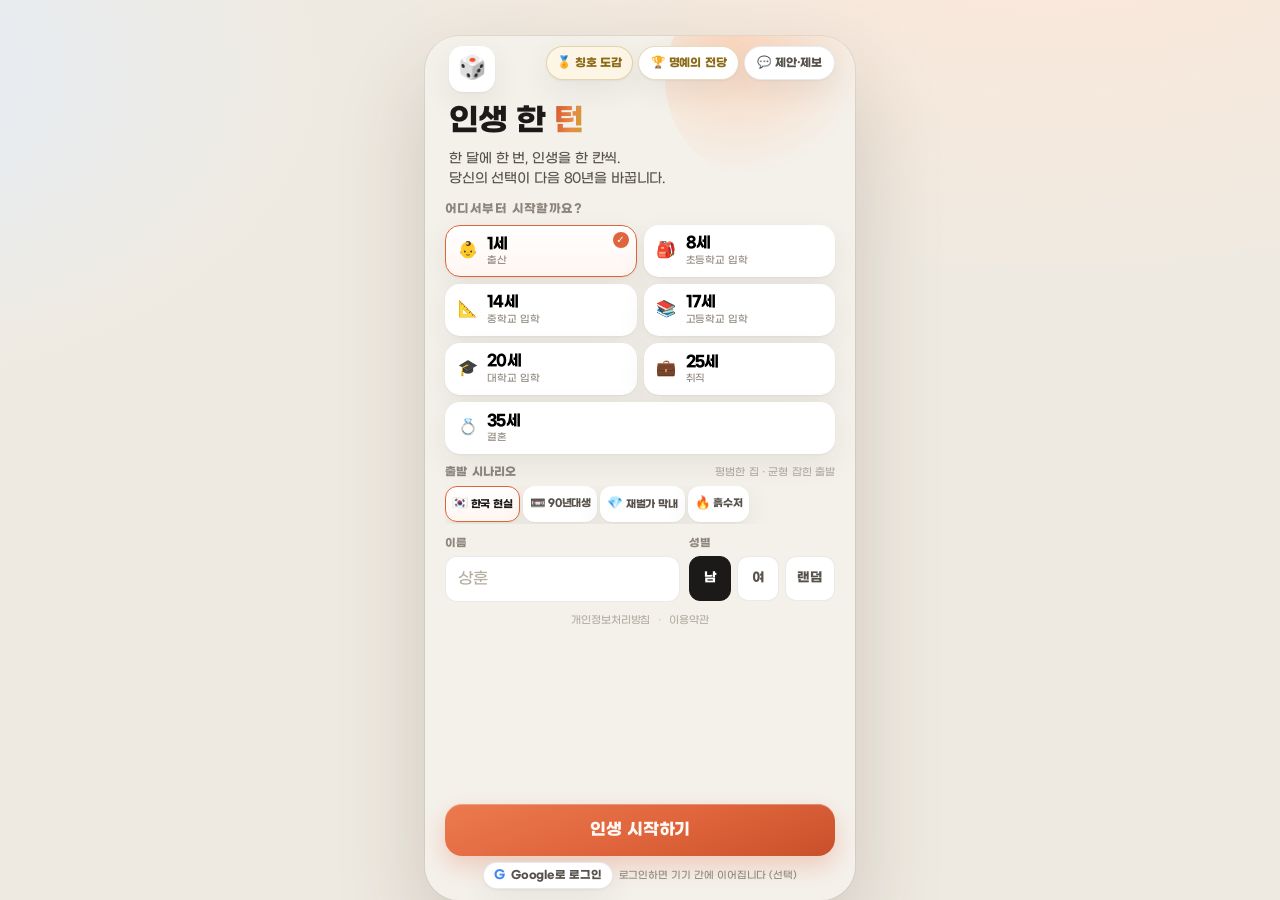
==== commit 71e22dd0: "fix(balance): 전수조사 — 나이·상태 불일치 436건 정리 · 살림 장부(연 수지) · 등급 재조정 나이·미션 - 미션 이름을 나이로 계산: 26~29 '20대 후반'," ====
--- a/index.html
+++ b/index.html
@@ -426,6 +426,8 @@
 <script src="assets/events/senior.js"></script>
 <script src="assets/events/senior2.js"></script>
 <script src="assets/events/extra.js"></script>
+<script src="assets/events/extra-solo.js"></script>
+<script src="assets/events/extra-late.js"></script>
 <!-- 미니 승부 · 재테크·가족 · 부메랑 -->
 <script src="assets/events/mini-duel.js"></script>
 <script src="assets/events/money.js"></script>
--- a/assets/styles.css
+++ b/assets/styles.css
@@ -216,6 +216,11 @@
   flex: 1;
   min-height: 0;
   overflow-y: auto;
+  /* 세로 스크롤만 — overflow-y:auto 만 두면 overflow-x 가 auto 로 계산돼
+     장식용 원(.brand::before, right 음수)이 만든 20px 이 가로 스크롤(옆으로 밀림)이 됐다.
+     앱에서 시작 화면을 옆으로 밀면 시나리오 칩이 잘려 보이던 원인(2026-11-24 제보 · 빌드 2). */
+  overflow-x: hidden;
+  touch-action: pan-y;
   -webkit-overflow-scrolling: touch;
   padding: calc(18px + var(--safe-t)) 22px 14px;
 }
@@ -414,7 +419,60 @@
    아이폰 사파리는 주소창·하단바 때문에 390×844 기기에서도 실제 뷰포트가
    약 660~700px 이다. 그 높이에서도 시작 화면 전체(타이틀·나이 카드 7개·
    이름/성별·시작 버튼)가 스크롤 없이 한 화면에 들어오도록 여백을 단계적으로 줄인다.
-   760px 이하: 살짝 압축 / 660px 이하: 한 화면에 맞추는 압축 / 580px 이하: 최소 높이 기기 */
+   900px 이하: 앱(WebView) 한 화면 맞춤 / 760px 이하: 살짝 압축 /
+   660px 이하: 한 화면에 맞추는 압축 / 580px 이하: 최소 높이 기기 */
+
+/* ── 앱(Expo WebView)처럼 **화면을 꽉 채우는** 경우 ────────────────
+   iOS 앱은 상태바·홈 인디케이터 밑까지 WebView 가 덮으므로 뷰포트 높이가 844·852 로
+   '긴 화면'으로 보이지만, 안전영역(위 47~62 · 아래 34)을 빼면 실제로 쓸 수 있는 높이는
+   760px 남짓이다. 높이만 보는 미디어쿼리로는 이 손실이 보이지 않아, 844 에서는 압축 단계가
+   걸리지 않고 이름·성별 입력줄이 하단 고정 버튼에 반쯤 가렸다(2026-11-23 제보).
+   그래서 안전영역까지 감안한 '앱 한 화면' 단계를 900px 부터 미리 건다.
+   (이후 760·660·580 단계는 그보다 더 좁은 화면용이라 값이 더 작다 — 겹쳐도 손해가 없다) */
+@media (max-height: 900px) {
+  .start-scroll { padding: calc(8px + var(--safe-t)) 20px 10px; }
+  .brand { padding: 2px 4px 10px; }
+  .brand-mark {
+    width: 46px; height: 46px;
+    font-size: 23px;
+    border-radius: 14px;
+    margin-bottom: 12px;
+  }
+  .brand h1 { font-size: 31px; line-height: 1.12; letter-spacing: -1.3px; }
+  .brand-sub { margin-top: 10px; font-size: 13.5px; line-height: 1.5; }
+
+  .section-label { margin: 2px 0 8px; font-size: 12px; }
+  .age-grid { gap: 7px; }
+  .age-card {
+    min-height: 52px;
+    padding: 8px 11px;
+    gap: 9px;
+    border-radius: 15px;
+  }
+  .age-card .ac-emoji { font-size: 16px; width: 21px; }
+  .age-card .ac-age { font-size: 15.5px; }
+  .age-card .ac-label { font-size: 10px; }
+  .age-card.selected::after { top: 6px; right: 7px; }
+
+  .scenario-block { margin-top: 8px; }
+  .scenario-head { margin-bottom: 4px; }
+  .scenario-chip { min-height: 34px; padding: 8px 6px; }
+
+  .name-row { margin-top: 12px; gap: 9px; }
+  .field { gap: 5px; }
+  .field-label { font-size: 11px; }
+  .field input { padding: 12px 12px; border-radius: 12px; }
+  .chip { padding: 13px 11px; font-size: 13px; min-width: 42px; border-radius: 11px; }
+
+  .legal-links { margin-top: 6px; }
+
+  .start-foot { margin-top: 2px; padding: 8px 20px calc(11px + var(--safe-b)); }
+  .start-foot .btn.primary.big { padding: 15px 18px; font-size: 16.5px; border-radius: 17px; }
+  /* 로그인 줄은 시작 화면만 — 전당 화면의 같은 줄(#hallSyncRow)은 자기 규칙을 그대로 쓴다 */
+  #screen-start .sync-row { margin-top: 6px; min-height: 0; gap: 4px 6px; }
+  #screen-start .sync-pill { padding: 5px 10px; font-size: 11px; }
+  #screen-start .sync-note { font-size: 10px; }
+}
 
 @media (max-height: 760px) {
   .start-scroll { padding: calc(14px + var(--safe-t)) 20px 10px; }
@@ -1404,6 +1462,12 @@
   position: relative;
   overflow: hidden;
 }
+/* 졸업·엔딩 화면의 성장 캐릭터 — 그 시점의 나이·성별 모습을 작게 */
+.grad-avatar { display: flex; justify-content: center; position: relative; margin-bottom: 2px; }
+.grad-avatar .av-svg { height: 92px; width: auto; }
+.end-avatar { display: flex; flex-direction: column; align-items: center; gap: 3px; position: relative; margin: 0 auto 6px; }
+.end-avatar .av-svg { height: 104px; width: auto; }
+.end-avatar span { font-size: 11px; font-weight: 700; color: var(--ink-3); letter-spacing: 0.2px; }
 .grad-hero::before {
   content: "";
   position: absolute;
@@ -2817,14 +2881,22 @@
 
 .av-tile {
   flex: 0 0 auto;
-  width: 48px;
-  height: 58px;
+  width: 58px;
+  height: 70px;
   display: grid;
   place-items: center;
-  border-radius: 13px;
+  border-radius: 14px;
   background: rgba(255, 255, 255, 0.55);
-}
-.av-svg { display: block; width: auto; height: 56px; }
+  overflow: hidden;
+}
+.av-svg { display: block; width: auto; height: 68px; }
+/* 나이대가 바뀌는 순간 — 캐릭터가 한 번 톡 튀어오르며 자란다 */
+.avatar-card.bandup .av-tile { animation: avGrow 0.55s cubic-bezier(0.22, 1, 0.36, 1); }
+@keyframes avGrow {
+  0% { transform: scale(0.74); opacity: 0.4; }
+  58% { transform: scale(1.07); opacity: 1; }
+  100% { transform: scale(1); }
+}
 .av-crown { transform-origin: 36px 12px; animation: avCrown 2.6s ease-in-out infinite; }
 @keyframes avCrown {
   0%, 100% { transform: translateY(0) rotate(-2deg); }
@@ -2943,8 +3015,8 @@
 /* 짧은 화면(390×664) — 사건 카드와 선택지가 덜 밀리도록 카드를 더 납작하게 */
 @media (max-height: 720px) {
   .avatar-card { padding: 5px 8px 5px 6px; gap: 8px; border-radius: 14px; }
-  .av-tile { width: 38px; height: 46px; border-radius: 10px; }
-  .av-svg { height: 43px; }
+  .av-tile { width: 40px; height: 48px; border-radius: 10px; }
+  .av-svg { height: 45px; }
   .av-body { gap: 3px; }
   .av-bubble { font-size: 10.5px; padding: 3px 7px 4px; line-height: 1.28; }
   .av-bubble::before { top: 8px; }
@@ -3122,8 +3194,9 @@
 }
 .scenario-row {
   display: flex;
-  /* Gmarket Sans 는 글자가 조금 넓어, 칩 4개가 390px 한 줄에 들어오도록 간격을 좁혔다 */
-  gap: 4px;
+  /* Gmarket Sans 는 글자가 조금 넓어, 칩 4개가 390px 한 줄에 들어오도록 간격을 좁혔다.
+     iOS(Apple Color Emoji)는 이모지가 조금 더 넓게 그려져 4px 간격에서는 살짝 넘쳤다 → 3px */
+  gap: 3px;
   overflow-x: auto;
   overflow-y: hidden;
   padding-bottom: 2px;
@@ -3135,23 +3208,23 @@
   flex: 0 0 auto;
   display: inline-flex;
   align-items: center;
-  gap: 4px;
+  gap: 3px;
   font-family: inherit;
   /* 넓은 글꼴에서도 네 칩(한국 현실·90년대생·재벌가 막내·흙수저)이 스크롤 없이 한 줄에 */
   font-size: 10.5px;
   font-weight: 600;
-  letter-spacing: -0.3px;
+  letter-spacing: -0.35px;
   color: var(--ink-2);
   background: #fff;
   border: 1.5px solid transparent;
   border-radius: 12px;
-  padding: 9px 8px;
+  padding: 9px 6px;
   min-height: 36px;
   cursor: pointer;
   box-shadow: var(--shadow);
   transition: border-color 0.16s ease, background 0.16s ease, color 0.16s ease;
 }
-.scenario-chip .sc-emoji { font-size: 13px; line-height: 1; }
+.scenario-chip .sc-emoji { font-size: 12.5px; line-height: 1; }
 .scenario-chip.active {
   color: var(--ink);
   font-weight: 800;
@@ -3395,8 +3468,8 @@
 /* ── 짧은 화면 보정 (시작 화면이 밀리지 않게) ── */
 @media (max-height: 760px) {
   .scenario-block { margin-top: 10px; }
-  .scenario-row { gap: 4px; }
-  .scenario-chip { padding: 7px 8px; font-size: 10.5px; min-height: 32px; }
+  .scenario-row { gap: 3px; }
+  .scenario-chip { padding: 7px 6px; font-size: 10.5px; min-height: 32px; }
   .legacy-row { margin-top: 6px; padding: 8px 11px; }
 }
 
@@ -3409,7 +3482,7 @@
   .scenario-block { margin-top: 6px; }
   .scenario-head { margin-bottom: 3px; }
   .scenario-label { font-size: 10.5px; }
-  .scenario-chip { padding: 6px 8px; font-size: 10.5px; min-height: 30px; border-radius: 10px; }
+  .scenario-chip { padding: 6px 6px; font-size: 10.5px; min-height: 30px; border-radius: 10px; }
   .scenario-chip .sc-emoji { font-size: 12px; }
   .legacy-row { margin-top: 5px; padding: 7px 10px; border-radius: 12px; }
   .lg-body b { font-size: 11.5px; }
@@ -3429,6 +3502,25 @@
 }
 #screen-start.has-legacy .brand h1 { font-size: 29px; }
 #screen-start.has-legacy .scenario-block { margin-top: 10px; }
+
+/* 앱(WebView)의 '긴 화면 + 큰 안전영역' 에서는 가문 줄까지 떠도 한 화면에 들어오게 한 단계 더 압축 */
+@media (max-height: 900px) {
+  #screen-start.has-legacy .brand { padding-bottom: 8px; }
+  #screen-start.has-legacy .brand-mark {
+    width: 38px; height: 38px;
+    font-size: 19px;
+    border-radius: 12px;
+    margin-bottom: 6px;
+  }
+  #screen-start.has-legacy .brand h1 { font-size: 27px; }
+  #screen-start.has-legacy .age-grid { gap: 6px; }
+  #screen-start.has-legacy .age-card { min-height: 48px; padding: 8px 10px; }
+  #screen-start.has-legacy .scenario-block { margin-top: 6px; }
+  #screen-start.has-legacy .legacy-row { padding: 7px 10px; margin-top: 6px; }
+  #screen-start.has-legacy .name-row { margin-top: 9px; }
+  #screen-start.has-legacy .legal-links { margin-top: 4px; }
+  #screen-start.has-legacy .start-scroll { padding-bottom: 6px; }
+}
 
 @media (max-height: 760px) {
   #screen-start.has-legacy .brand-mark {
@@ -3454,7 +3546,7 @@
 @media (max-height: 660px) {
   #screen-start.has-legacy .age-card { min-height: 42px; }
   #screen-start.has-legacy .scenario-block { margin-top: 6px; }
-  #screen-start.has-legacy .scenario-chip { min-height: 28px; padding: 5px 8px; }
+  #screen-start.has-legacy .scenario-chip { min-height: 28px; padding: 5px 6px; }
   #screen-start.has-legacy .legacy-row { padding: 5px 9px; margin-top: 4px; }
   #screen-start.has-legacy .name-row { margin-top: 6px; }
   #screen-start.has-legacy .legal-links { margin-top: 2px; }
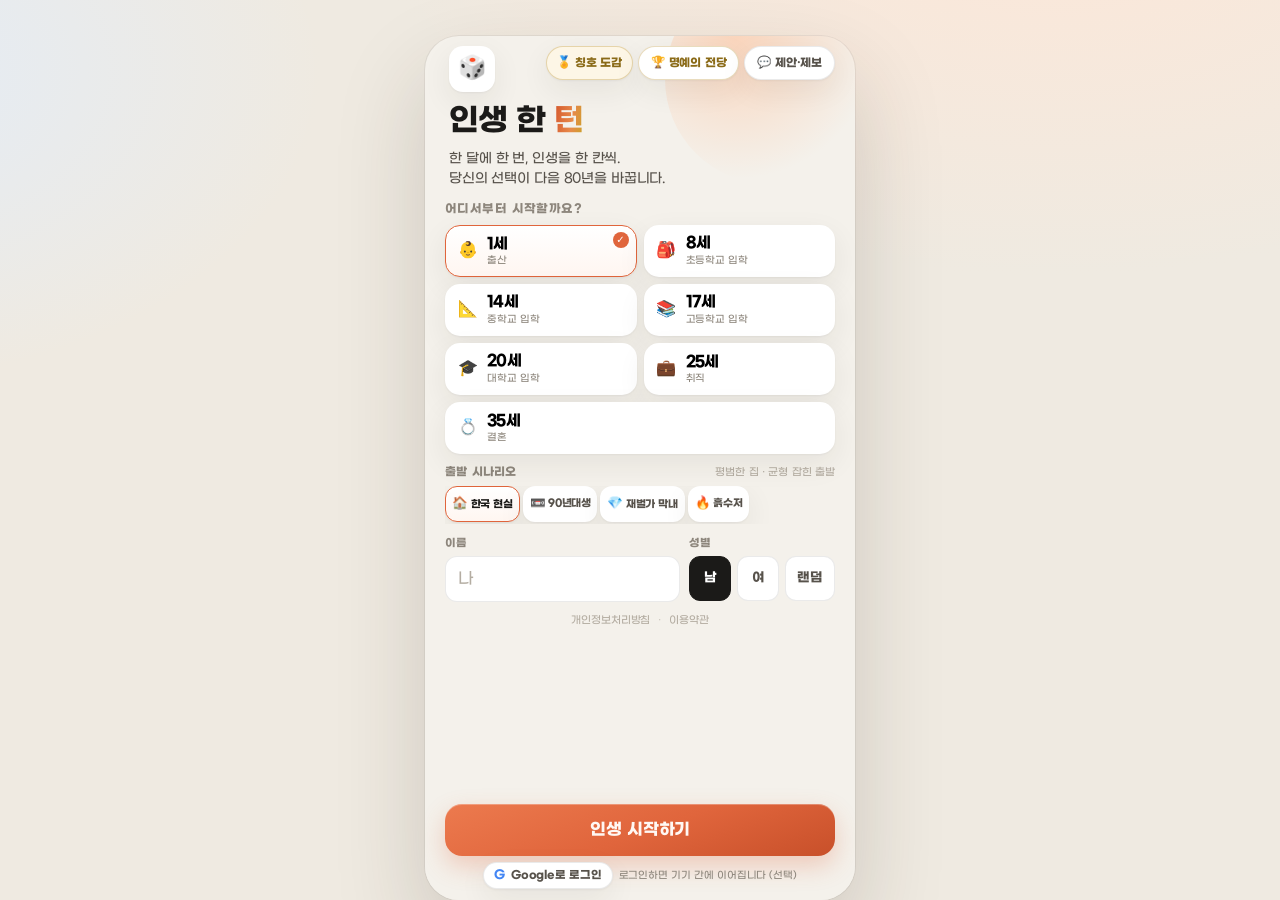
==== commit 6024fa79: "fix(web): 수능 진학 중복·조리원 하이라이트·명퇴 재취업 연봉·다시 뽑기 제한·24세 결산 문구 - 수능·원서 결과(명문대/지방대/전문대)를 LifeAdmission.exc" ====
--- a/index.html
+++ b/index.html
@@ -73,7 +73,7 @@
         <div class="name-row">
           <label class="field">
             <span class="field-label">이름</span>
-            <input id="nameInput" type="text" maxlength="8" placeholder="상훈" autocomplete="off" />
+            <input id="nameInput" type="text" maxlength="8" placeholder="나" autocomplete="off" />
           </label>
           <div class="field gender-field">
             <span class="field-label">성별</span>
@@ -271,7 +271,7 @@
         <button type="button" class="btn primary" id="smSave">이미지 저장</button>
         <button type="button" class="btn outline" id="smShare">공유하기</button>
       </div>
-      <p class="sm-note">저장한 이미지를 가족·친구에게 보내 보세요</p>
+      <p class="sm-note" id="smNote">이미지는 길게 눌러 사진에 저장할 수도 있어요</p>
     </div>
   </div>
 
@@ -428,6 +428,8 @@
 <script src="assets/events/extra.js"></script>
 <script src="assets/events/extra-solo.js"></script>
 <script src="assets/events/extra-late.js"></script>
+<script src="assets/events/health.js"></script>
+<script src="assets/events/second-act.js"></script>
 <!-- 미니 승부 · 재테크·가족 · 부메랑 -->
 <script src="assets/events/mini-duel.js"></script>
 <script src="assets/events/money.js"></script>
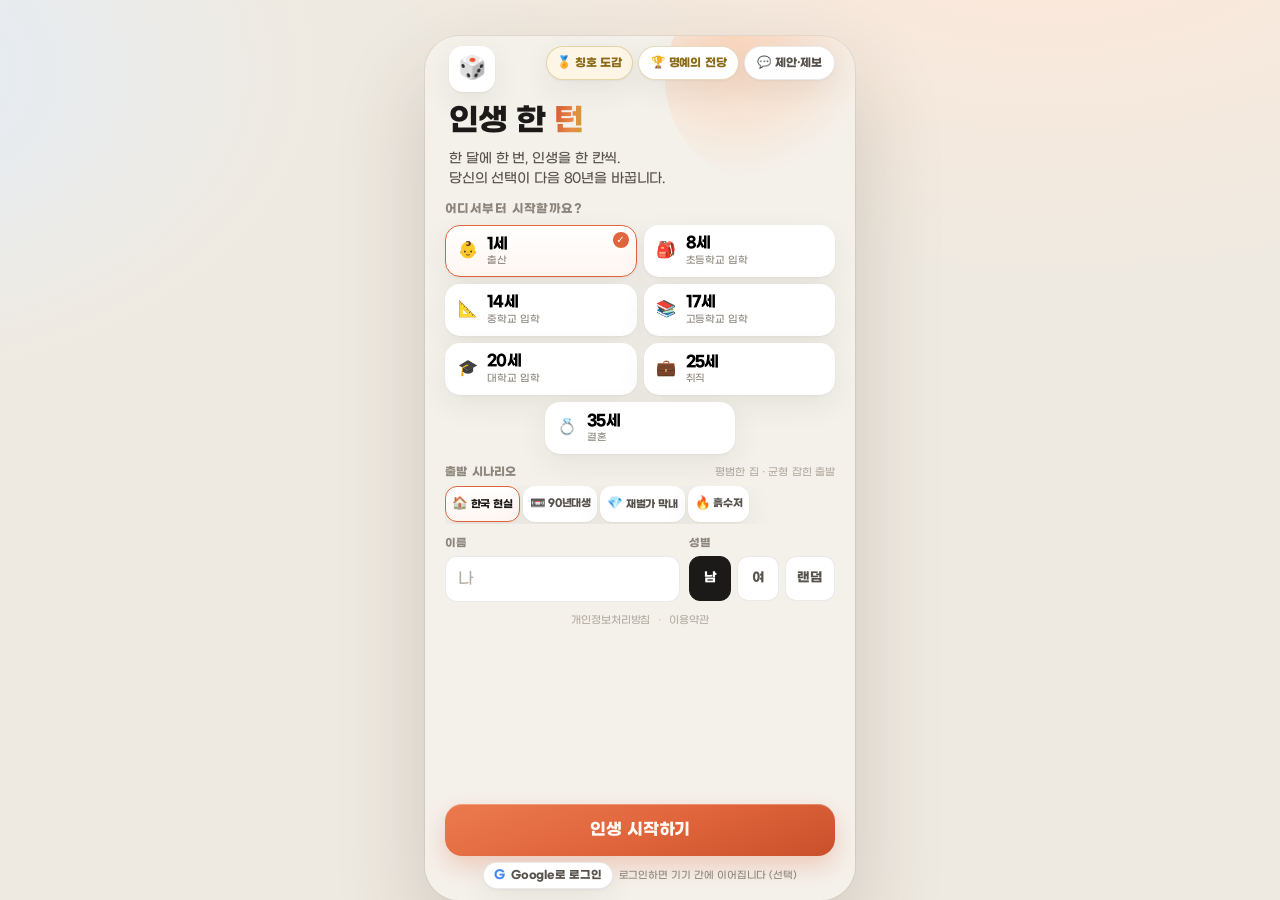
==== commit 557b2c66: "fix(ux): 390 실사용 점검 8항목 반영 — 칭호 팝업·전환 표시·요약·1세 표기·전당 탭·상태바 - L1 칭호 배지 팝업: 하단 도크 위로 이동, 2.5초, '도감 →' " ====
--- a/index.html
+++ b/index.html
@@ -108,10 +108,14 @@
           <span class="sb-age"><span id="ageLabel">1세</span><span class="dot">·</span><span id="dayLabel">1개월차</span></span>
         </div>
         <div class="sb-actions">
-          <button class="ghost-btn" id="hallBtnPlay">🏆 전당</button>
           <button class="ghost-btn" id="fbBtnPlay" aria-label="제안·제보">💬 제보</button>
           <button class="ghost-btn" id="summaryBtn" aria-label="인생 요약">요약</button>
-          <button class="ghost-btn danger" id="resetBtn">새로 시작</button>
+          <button class="ghost-btn sb-more-btn" id="moreBtn" aria-label="더보기" aria-haspopup="menu" aria-expanded="false">⋯</button>
+          <!-- 전당·새로 시작은 '⋯' 안으로 — 파괴적인 '새로 시작'을 '요약' 옆에 두지 않는다 -->
+          <div class="sb-menu" id="moreMenu" role="menu" hidden>
+            <button type="button" class="sb-menu-item" id="hallBtnPlay" role="menuitem">🏆 명예의 전당</button>
+            <button type="button" class="sb-menu-item danger" id="resetBtn" role="menuitem">🔄 새로 시작</button>
+          </div>
         </div>
       </div>
       <div class="stats" id="stats"></div>
@@ -157,6 +161,11 @@
 
   <!-- ───────────── 엔딩 화면 ───────────── -->
   <section id="screen-ending" class="screen">
+    <!-- 진행 중에 '요약'으로 열었을 때만 나오는 닫기 줄 — 게임이 끝난 화면이 아니라는 것을 먼저 알린다 -->
+    <header class="end-head" id="endHead" hidden>
+      <button type="button" class="end-close" id="endClose" aria-label="플레이로 돌아가기">✕ 플레이로</button>
+      <span class="end-head-label">인생 요약</span>
+    </header>
     <div class="ending-scroll" id="endingScroll"></div>
   </section>
 
@@ -252,7 +261,7 @@
         <button type="button" class="lm-close" id="lmClose" aria-label="닫기">✕</button>
       </header>
       <div class="lm-list" id="lmList"></div>
-      <p class="lm-note">순재산의 6%(최대 2,500만원)와 그 인생의 가장 높은 능력치 +3을 물려받습니다 · 빚은 물려받지 않습니다</p>
+      <p class="lm-note">순재산의 6%(최대 2,500만 원)와 그 인생의 가장 높은 능력치 +3을 물려받습니다 · 빚은 물려받지 않습니다</p>
     </div>
   </div>
 
--- a/assets/styles.css
+++ b/assets/styles.css
@@ -346,7 +346,13 @@
   overflow: hidden;
   text-overflow: ellipsis;
 }
-.age-card[data-wide="1"] { grid-column: span 2; }
+.age-card[data-wide="1"] {
+  /* 마지막 7번째 타일(35세 결혼)은 한 칸 폭을 유지한 채 가운데 놓는다 —
+     전체 폭으로 늘리면 '강조된 선택지'처럼 보였다. */
+  grid-column: span 2;
+  justify-self: center;
+  width: calc(50% - 4.5px);
+}
 .age-card.selected {
   border-color: var(--accent);
   background: linear-gradient(180deg, #fff 0%, #fff6f1 100%);
@@ -615,32 +621,68 @@
 /* ═════════════ 플레이 화면 ═════════════ */
 .statusbar {
   flex: 0 0 auto;
+  position: relative;
   padding: calc(10px + var(--safe-t)) 10px 10px;
   background: rgba(244, 241, 235, 0.86);
   backdrop-filter: saturate(1.4) blur(18px);
   -webkit-backdrop-filter: saturate(1.4) blur(18px);
   border-bottom: 1px solid var(--line-2);
-  z-index: 5;
+  /* ⋯ 메뉴가 능력치 줄 밑으로 내려와도 사건 카드(z 6)·아바타 위에 보이게 */
+  z-index: 12;
 }
 .sb-top { display: flex; align-items: center; justify-content: space-between; gap: 6px; flex-wrap: wrap; row-gap: 4px; }
-/* 이름은 절대 줄이지 않는다 — 전에 '오…'로 잘렸다. 자리가 모자라면 버튼 줄이 다음 줄로 내려간다. */
+/* 이름은 남는 자리를 그대로 쓴다 — 전에는 50px(4자)에서 먼저 잘렸다. */
 .sb-who { display: flex; align-items: baseline; gap: 6px; min-width: 0; flex: 1 1 auto; overflow: hidden; }
 .sb-name {
   font-size: 11.5px;
   font-weight: 700;
   color: var(--ink-3);
   letter-spacing: 0.1px;
-  max-width: 50px;
-  flex: 0 0 auto;
+  flex: 1 1 auto;
+  min-width: 0;
   overflow: hidden;
   text-overflow: ellipsis;
   white-space: nowrap;
 }
-.sb-age { font-size: 15.5px; font-weight: 800; letter-spacing: -0.6px; white-space: nowrap; }
+.sb-age { font-size: 15.5px; font-weight: 800; letter-spacing: -0.6px; white-space: nowrap; flex: 0 0 auto; }
 .sb-age .dot { color: var(--ink-4); margin: 0 3px; font-weight: 600; }
-/* 상단 버튼 4개(전당·제보·요약·새로 시작)가 390px 한 줄에 들어가도록 압축 */
+.sb-age.no-dot .dot { display: none; }
+/* 상단 버튼은 제보·요약·⋯ 세 개만 — 전당·새로 시작은 ⋯ 메뉴 안에 */
 .sb-actions { display: flex; gap: 2px; flex: 0 0 auto; margin-left: auto; }
 .sb-actions .ghost-btn { font-size: 9.5px; padding: 5px 4px; letter-spacing: -0.3px; }
+.sb-more-btn { font-size: 13px !important; line-height: 1; padding: 3px 7px !important; color: var(--ink-2); }
+.sb-menu {
+  position: absolute;
+  top: calc(100% + 6px);
+  right: 10px;
+  z-index: 40;
+  min-width: 132px;
+  padding: 5px;
+  background: #fff;
+  border: 1px solid var(--line);
+  border-radius: 14px;
+  box-shadow: var(--shadow-lift);
+  display: flex;
+  flex-direction: column;
+  gap: 2px;
+}
+.sb-menu[hidden] { display: none !important; }
+.sb-menu-item {
+  font-family: inherit;
+  text-align: left;
+  font-size: 12px;
+  font-weight: 700;
+  letter-spacing: -0.2px;
+  color: var(--ink-2);
+  background: transparent;
+  border: 0;
+  border-radius: 10px;
+  padding: 9px 10px;
+  cursor: pointer;
+  white-space: nowrap;
+}
+.sb-menu-item:active { background: var(--line-2); }
+.sb-menu-item.danger { color: #b3352c; }
 
 .stats {
   display: grid;
@@ -974,6 +1016,56 @@
 }
 
 /* ═════════════ 엔딩 ═════════════ */
+/* 진행 중 '요약' 화면의 닫기 줄 — 스크롤 밖에 붙박이다 */
+.end-head {
+  flex: 0 0 auto;
+  display: flex;
+  align-items: center;
+  gap: 10px;
+  padding: calc(10px + var(--safe-t)) 16px 8px;
+  border-bottom: 1px solid var(--line-2);
+  background: rgba(244, 241, 235, 0.94);
+  backdrop-filter: blur(16px) saturate(1.4);
+  -webkit-backdrop-filter: blur(16px) saturate(1.4);
+  z-index: 3;
+}
+.end-head[hidden] { display: none !important; }
+.end-close {
+  font-family: inherit;
+  font-size: 12px;
+  font-weight: 800;
+  color: var(--ink-2);
+  background: #fff;
+  border: 1px solid var(--line);
+  border-radius: 999px;
+  padding: 7px 13px;
+  cursor: pointer;
+}
+.end-close:active { transform: scale(0.96); }
+.end-head-label { font-size: 12px; font-weight: 800; color: var(--ink-3); letter-spacing: -0.2px; }
+.end-head:not([hidden]) + .ending-scroll { padding-top: 12px; }
+
+/* 진행 중 요약 — 등급 대신 '아직 인생이 끝나지 않았다'는 표시 */
+.sum-live {
+  display: flex;
+  align-items: center;
+  gap: 8px;
+  margin-bottom: 14px;
+  font-size: 12px;
+  font-weight: 700;
+  color: var(--ink-3);
+  letter-spacing: -0.2px;
+}
+.sum-live-chip {
+  font-size: 10.5px;
+  font-weight: 800;
+  color: #1c6b47;
+  background: #e5f5ec;
+  border: 1px solid rgba(28, 107, 71, 0.18);
+  border-radius: 999px;
+  padding: 4px 9px;
+}
+
 .ending-scroll {
   flex: 1;
   min-height: 0;
@@ -1176,7 +1268,7 @@
   border-radius: 999px;
   box-shadow: var(--shadow);
 }
-.timewarp.run { animation: warp 0.62s ease both; }
+.timewarp.run { animation: warp 0.58s ease both; }
 @keyframes warp {
   0% { opacity: 0; }
   25% { opacity: 1; }
@@ -1690,13 +1782,12 @@
 .hall-tabs {
   flex: 0 0 auto;
   display: flex;
+  flex-wrap: wrap;
   gap: 6px;
   padding: 4px 16px 10px;
-  overflow-x: auto;
-  -webkit-overflow-scrolling: touch;
-  scrollbar-width: none;
-}
-.hall-tabs::-webkit-scrollbar { display: none; }
+  /* 탭 8개(전체·유치원·초등·중학·고교·대학·완주·조기)를 2줄로 접어 모두 보이게 한다.
+     전에는 가로 스크롤이 숨겨져 있어 '조기'가 반만 보여도 넘길 수 있다는 걸 몰랐다. */
+}
 .hall-tab {
   flex: 0 0 auto;
   display: inline-flex;
@@ -2504,13 +2595,15 @@
 .boom-choice { margin: 5px 0 0; font-size: 14px; font-weight: 700; color: #3a2f1c; letter-spacing: -0.3px; }
 .boom-line { margin: 5px 0 0; font-size: 11.5px; color: #9a7b3c; line-height: 1.45; }
 
-/* ── 칭호 해금 배지 팝업 ── */
+/* ── 칭호 해금 배지 팝업 ──
+   상단 상태바·능력치를 덮지 않게 하단 도크 바로 위에서 올라온다.
+   카드는 누를 수 없고 '도감 →' 버튼만 동작한다. (2026-11-26 UX 점검 L1) */
 .badge-pop {
   position: absolute;
   left: 12px;
   right: 12px;
-  top: calc(8px + var(--safe-t));
-  z-index: 92;
+  bottom: calc(118px + var(--safe-b));
+  z-index: 61;
   display: flex;
   align-items: center;
   gap: 11px;
@@ -2520,9 +2613,9 @@
   border-radius: 18px;
   box-shadow: var(--shadow-lift);
   opacity: 0;
-  transform: translateY(-16px);
+  transform: translateY(16px);
   transition: opacity 0.26s ease, transform 0.28s cubic-bezier(0.22, 1.2, 0.36, 1);
-  cursor: pointer;
+  cursor: default;
 }
 .badge-pop.show { opacity: 1; transform: none; }
 .bp-emoji {
@@ -2546,7 +2639,19 @@
   -webkit-box-orient: vertical;
   overflow: hidden;
 }
-.bp-open { flex: 0 0 auto; font-size: 11px; font-weight: 800; color: var(--accent-ink); }
+.bp-open {
+  flex: 0 0 auto;
+  font-family: inherit;
+  font-size: 11px;
+  font-weight: 800;
+  color: var(--accent-ink);
+  background: var(--accent-soft);
+  border: 1px solid rgba(182, 67, 31, 0.2);
+  border-radius: 999px;
+  padding: 6px 9px;
+  cursor: pointer;
+}
+.bp-open:active { transform: scale(0.95); }
 
 /* ── 칭호·인연 도감 (전체 화면) ── */
 .title-modal {
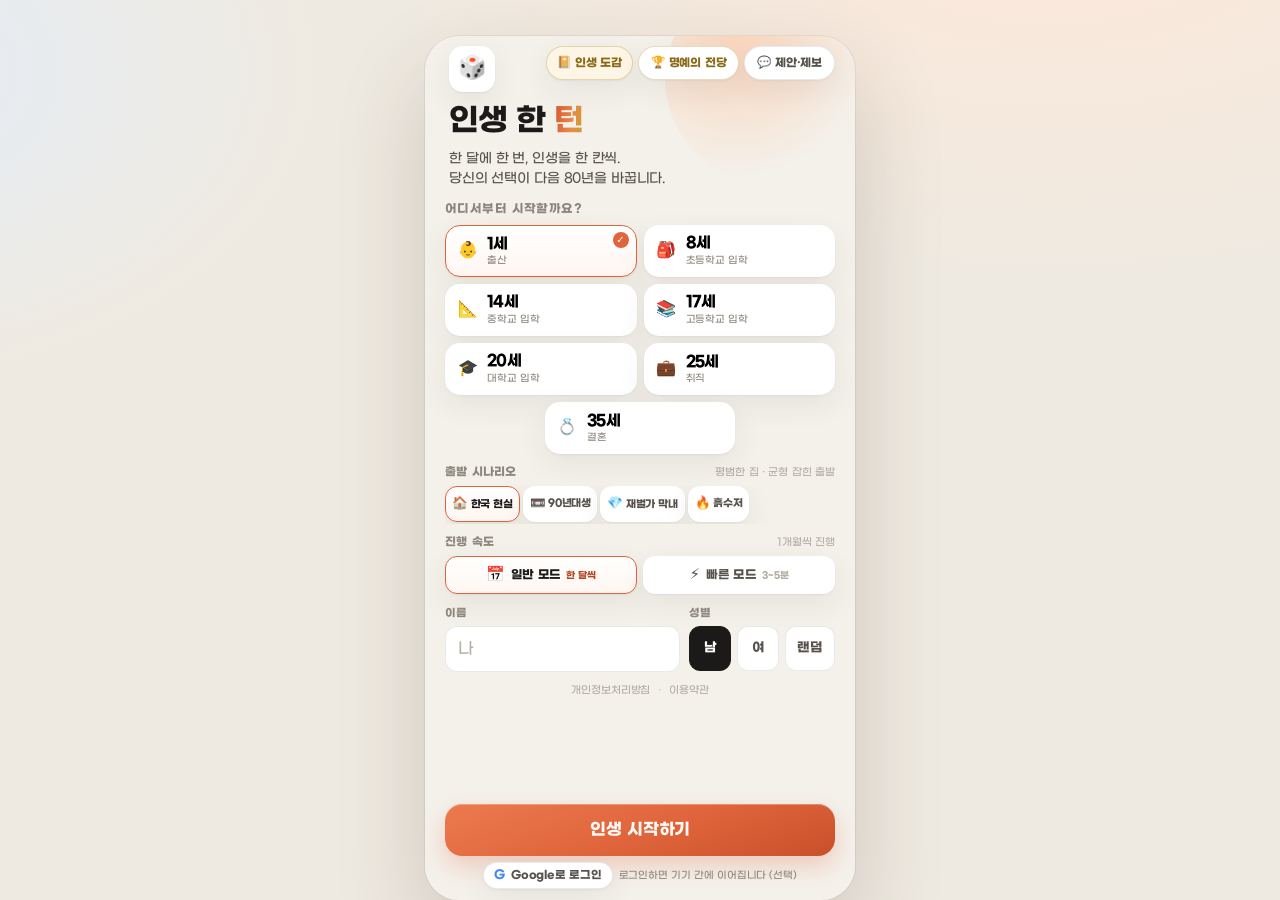
==== commit 988b0796: "feat(life): 빠른 모드·인생 도감·현실 이벤트 팩·랭킹 점수식 동기화 (2026-11-28) - ⚡ 빠른 모드: 시작 화면 진행 속도 선택. 유아 6·학창 12·성인 24" ====
--- a/index.html
+++ b/index.html
@@ -26,7 +26,7 @@
     <div class="start-scroll">
       <header class="brand">
         <div class="brand-top">
-          <button type="button" class="brand-hall brand-title" id="titleBtnStart">🏅 칭호 도감</button>
+          <button type="button" class="brand-hall brand-title" id="titleBtnStart">📔 인생 도감</button>
           <button type="button" class="brand-hall" id="hallBtnStart">🏆 명예의 전당</button>
           <button type="button" class="brand-fb" id="fbBtnStart">💬 제안·제보</button>
         </div>
@@ -58,6 +58,15 @@
             <span class="scenario-hint" id="scenarioHint">평범한 집에서 태어납니다</span>
           </div>
           <div class="scenario-row" id="scenarioRow" role="group" aria-label="출발 시나리오 선택"></div>
+        </div>
+
+        <!-- ⚡ 진행 속도 — 희연 님 피드백(2026-11-28). 고른 값은 다음 판의 기본값이 된다 -->
+        <div class="mode-block">
+          <div class="mode-head">
+            <span class="mode-label">진행 속도</span>
+            <span class="mode-hint" id="modeHint">한 달씩 진행</span>
+          </div>
+          <div class="mode-row" id="modeRow" role="group" aria-label="진행 속도 선택"></div>
         </div>
 
         <!-- 가문 이어받기 — 명예의 전당에 내 기록이 있을 때만 보인다 -->
@@ -445,6 +454,8 @@
 <script src="assets/events/boomerang.js"></script>
 <!-- 🧬 이전 회차 인물 — 명예의 전당에 남은 내 인생의 사람이 다음 인생에 나타난다 -->
 <script src="assets/events/cameo.js"></script>
+<!-- 🔥 요즘 한국 현실 이벤트 팩 — 청약·국장·코인·부업·육아템·어린이집 대기 (2026-11-28) -->
+<script src="assets/events/kr-reality.js"></script>
 <script src="assets/events/zz-finalize.js"></script>
 <script src="assets/events/zz-ability.js"></script>
 <script src="assets/refdist.js"></script>
@@ -452,6 +463,8 @@
 <script src="assets/ads.js"></script>
 <script src="assets/feedback.js"></script>
 <script src="assets/titles.js"></script>
+<!-- 💼 직업 · 💕 인연 수집 도감 — 칭호 도감과 같은 모달에서 탭으로 본다 -->
+<script src="assets/codex.js"></script>
 <script src="assets/minigames.js"></script>
 <!-- 🔊 효과음(Web Audio 합성) · 📸 엔딩 결과 카드(canvas) -->
 <script src="assets/sfx.js"></script>
--- a/assets/styles.css
+++ b/assets/styles.css
@@ -781,6 +781,7 @@
 .badge.age { background: var(--accent-soft); color: var(--accent-ink); }
 .badge.milestone { background: #fff3d4; color: #99700f; }
 .badge.place { background: rgba(27, 26, 24, 0.045); color: var(--ink-3); }
+.badge.span { background: #eef2ff; color: #3b4f9e; }
 
 .card-title {
   margin: 0 0 9px;
@@ -2695,6 +2696,104 @@
   background: rgba(27, 26, 24, 0.08);
   overflow: hidden;
 }
+
+/* ── 📔 인생 도감 탭 (칭호 · 직업 · 인연) ── */
+.tm-tabs {
+  flex: 0 0 auto;
+  display: flex;
+  gap: 5px;
+  padding: 2px 16px 0;
+}
+.tm-tab {
+  flex: 1;
+  display: inline-flex;
+  align-items: center;
+  justify-content: center;
+  gap: 3px;
+  min-height: 34px;
+  font-family: inherit;
+  font-size: 12px;
+  font-weight: 700;
+  letter-spacing: -0.3px;
+  color: var(--ink-3);
+  background: #fff;
+  border: 1.5px solid transparent;
+  border-radius: 11px;
+  cursor: pointer;
+  box-shadow: var(--shadow);
+  transition: border-color 0.16s ease, background 0.16s ease, color 0.16s ease;
+}
+.tm-tab.active {
+  color: var(--ink);
+  font-weight: 800;
+  border-color: var(--accent);
+  background: linear-gradient(180deg, #fff 0%, #fff6f1 100%);
+}
+.tm-tab-n { font-size: 10px; font-weight: 800; color: var(--ink-4); }
+.tm-tab.active .tm-tab-n { color: var(--accent-ink); }
+
+/* ── ⚡ 진행 속도 선택 (시작 화면) ── */
+.mode-block { margin-top: 10px; }
+.mode-head {
+  display: flex;
+  align-items: baseline;
+  justify-content: space-between;
+  gap: 8px;
+  margin-bottom: 6px;
+}
+.mode-label { font-size: 11.5px; font-weight: 700; color: var(--ink-3); letter-spacing: 0.2px; }
+.mode-hint {
+  flex: 1;
+  min-width: 0;
+  font-size: 10.5px;
+  color: var(--ink-4);
+  text-align: right;
+  white-space: nowrap;
+  overflow: hidden;
+  text-overflow: ellipsis;
+}
+.mode-row { display: flex; gap: 6px; }
+.mode-chip {
+  flex: 1;
+  display: flex;
+  align-items: center;
+  justify-content: center;
+  gap: 6px;
+  min-height: 38px;
+  padding: 7px 8px;
+  font-family: inherit;
+  color: var(--ink-2);
+  background: #fff;
+  border: 1.5px solid transparent;
+  border-radius: 12px;
+  box-shadow: var(--shadow);
+  cursor: pointer;
+  transition: border-color 0.16s ease, background 0.16s ease, color 0.16s ease;
+}
+.mode-chip .mc-emoji { font-size: 15px; line-height: 1; }
+.mc-body { display: flex; align-items: baseline; gap: 5px; min-width: 0; }
+.mc-body b { font-size: 12px; font-weight: 800; letter-spacing: -0.3px; white-space: nowrap; }
+.mc-body i { font-style: normal; font-size: 9.5px; font-weight: 700; color: var(--ink-4); white-space: nowrap; }
+.mode-chip.active {
+  color: var(--ink);
+  border-color: var(--accent);
+  background: linear-gradient(180deg, #fff 0%, #fff6f1 100%);
+}
+.mode-chip.active .mc-body i { color: var(--accent-ink); }
+.mode-chip:active { transform: scale(0.98); }
+/* 빠른 모드를 고르면 시작 버튼도 같이 알려 준다 */
+#screen-start.has-fast #startBtn { background: linear-gradient(180deg, #f0a05c, var(--accent)); }
+
+@media (max-height: 760px) {
+  .mode-block { margin-top: 7px; }
+  .mode-chip { min-height: 34px; padding: 5px 8px; }
+  .mc-body b { font-size: 11.5px; }
+}
+@media (max-height: 700px) {
+  .mode-block { margin-top: 6px; }
+  .mode-head { margin-bottom: 4px; }
+  .mode-chip { min-height: 32px; }
+}
 .tm-progress i {
   display: block;
   height: 100%;
